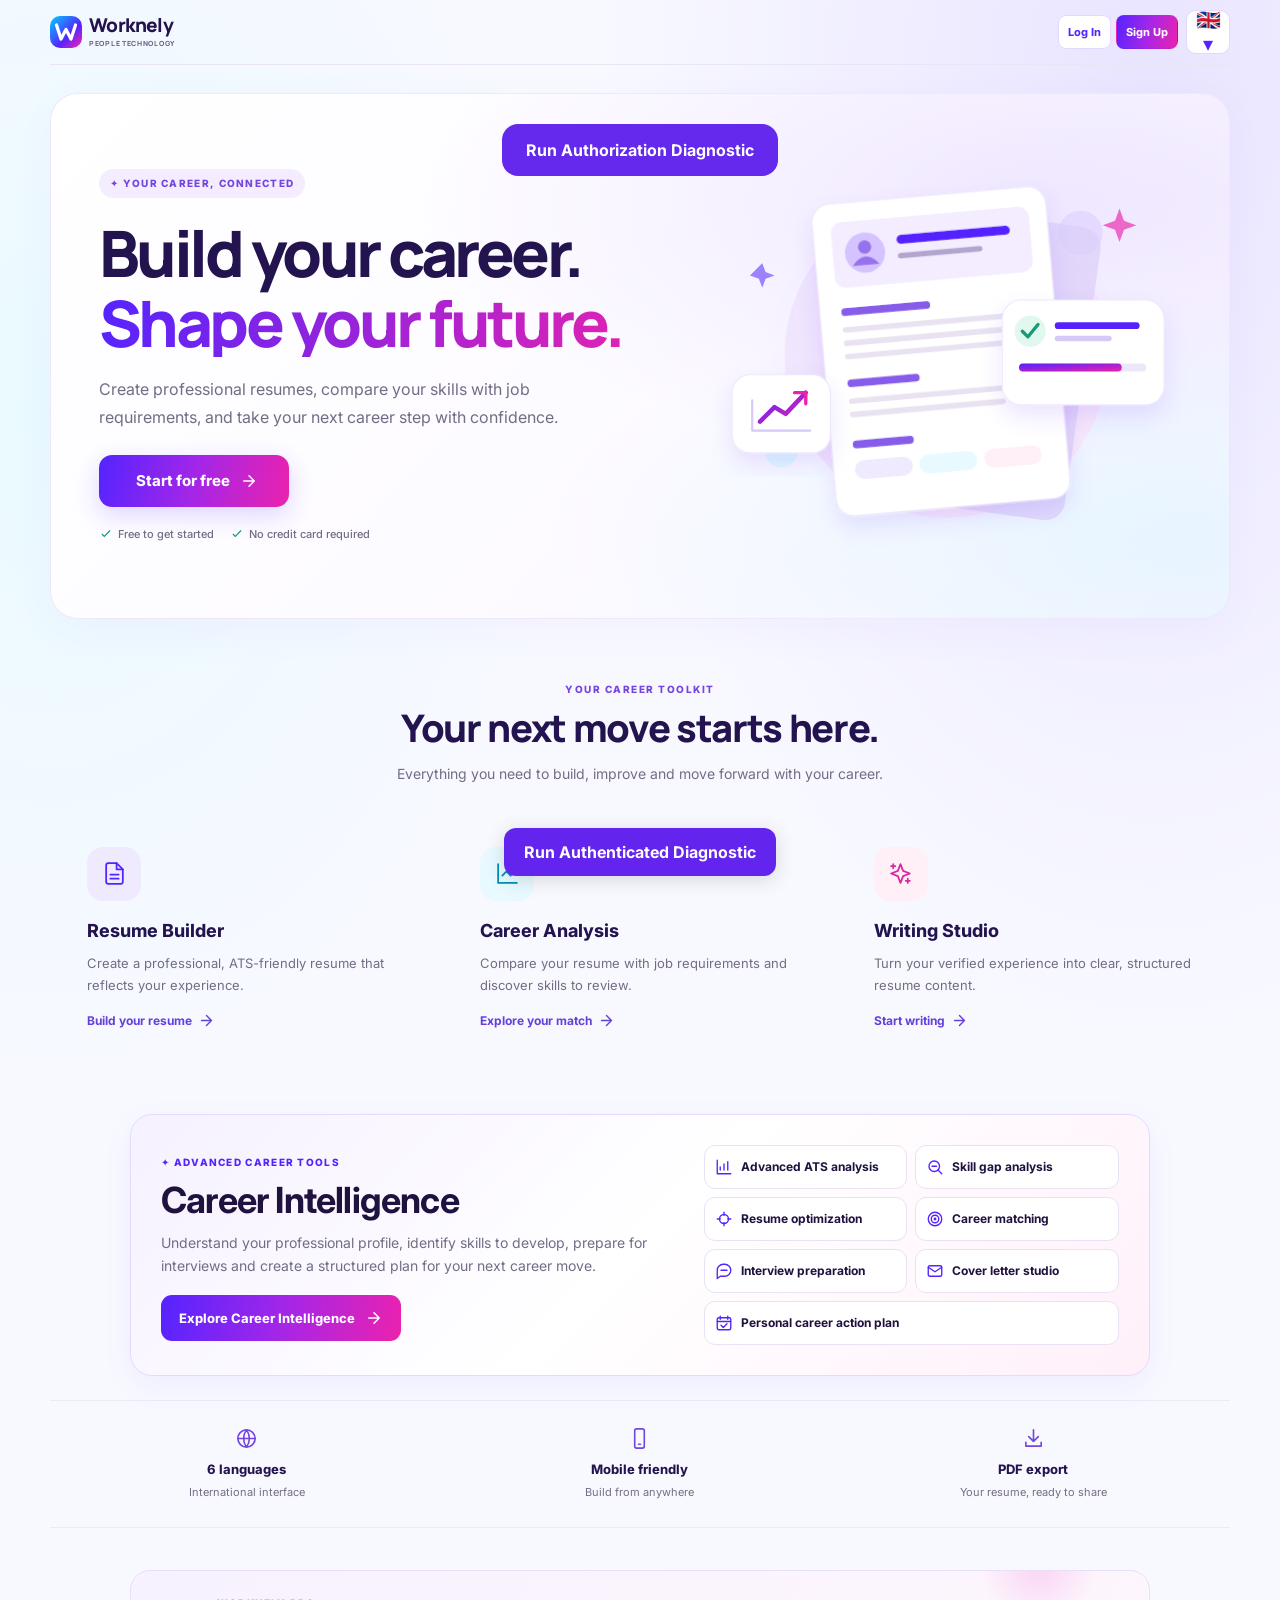
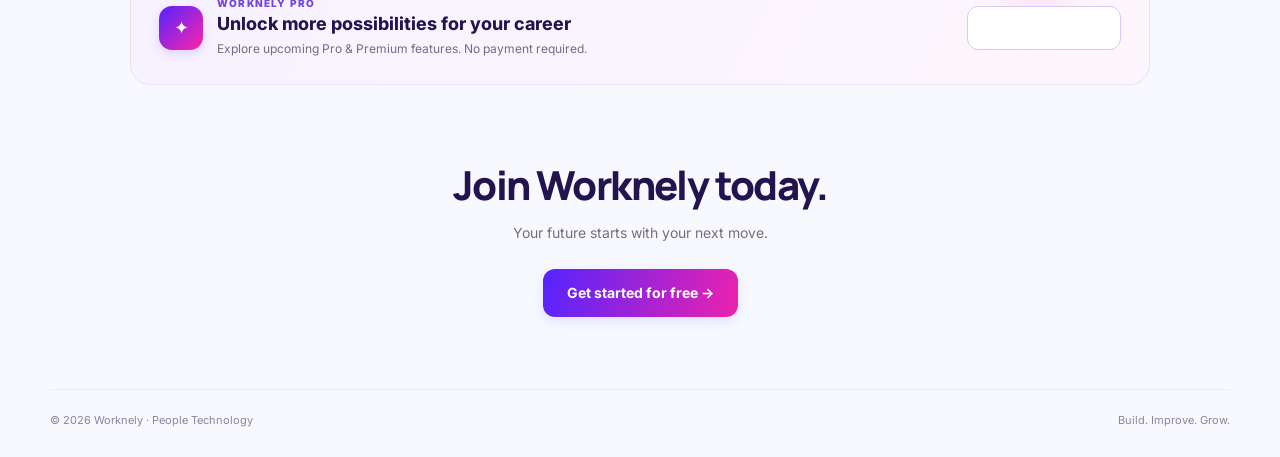
==== index.html @ 9250e9d0 "Update index.html" ====
<!DOCTYPE html>
<html lang="en">
<head>
<meta charset="utf-8">
<meta name="viewport" content="width=device-width, initial-scale=1">
<meta name="theme-color" content="#5424FF">
<meta name="color-scheme" content="light">
<meta name="description" content="Worknely helps you build professional resumes, review CV structure, compare skills with job requirements, and explore career opportunities.">
<meta name="application-name" content="Worknely">
<meta name="apple-mobile-web-app-capable" content="yes">
<meta name="apple-mobile-web-app-title" content="Worknely">
<meta name="apple-mobile-web-app-status-bar-style" content="default">

<title>Worknely | Build Your Career. Shape Your Future.</title>

<link rel="canonical" href="https://adamdenise.github.io/resume-optimization-toolkit/">
<link rel="icon" type="image/svg+xml" href="worknely-favicon.svg">

<!-- WORKNELY V7.18.1.7 PREMIUM MOBILE NAVIGATION -->

<link rel="stylesheet" href="style.css?v=7.12.1">
<link rel="stylesheet" href="worknely-theme.css?v=7.12.1">
<link rel="stylesheet" href="worknely-electric.css?v=7.12.1">
<link rel="stylesheet" href="worknely-compact.css?v=7.12.1" media="screen">
<link rel="stylesheet" href="worknely-landing.css?v=7.18.1.5" media="screen">

<style>
:root {
  --wn-purple:#5424ff;
  --wn-pink:#ec22ad;
  --wn-cyan:#06b6d4;
  --wn-ink:#20123f;
  --wn-muted:#746c85;
  --wn-border:#e9e2f4;
  --wn-gradient:linear-gradient(105deg,#5424ff,#a326e8,#ec22ad);
}

.sr-only {
  position:absolute;
  width:1px;
  height:1px;
  padding:0;
  margin:-1px;
  overflow:hidden;
  clip:rect(0,0,0,0);
  white-space:nowrap;
  border:0;
}

button:focus-visible,
a:focus-visible,
select:focus-visible,
input:focus-visible,
textarea:focus-visible {
  outline:3px solid #6a3bff;
  outline-offset:3px;
}

[hidden],
.wn-tool-view[hidden] {
  display:none!important;
}

body .shell,
#top,
.wn-tool-view {
  min-width:0;
}

.wn-tool-view:focus {
  outline:none;
}

.builder-preview {
  white-space:pre-wrap;
  overflow-wrap:anywhere;
}

.message:empty,
.export-message:empty,
.builder-preview:empty {
  display:none;
}

/* COMPACT HEADER */

body .shell header.top {
  display:flex!important;
  flex-direction:row!important;
  flex-wrap:nowrap!important;
  align-items:center!important;
  justify-content:space-between!important;
  gap:8px!important;
  width:100%!important;
  min-width:0!important;
  padding:10px 0!important;
  margin:0!important;
}

body .shell header.top > .brand {
  order:0!important;
  display:flex!important;
  align-items:center!important;
  flex:1 1 auto!important;
  gap:7px!important;
  min-width:0!important;
  width:auto!important;
  margin:0!important;
  padding:0!important;
  text-decoration:none!important;
}

body .shell header.top .brandmark {
  flex:0 0 32px!important;
  width:32px!important;
  height:32px!important;
  min-width:32px!important;
  padding:0!important;
}

body .shell header.top .brandmark img {
  display:block;
  width:100%!important;
  height:100%!important;
  object-fit:contain;
}

body .shell header.top .worknely-brandname {
  display:block!important;
  min-width:0!important;
  font-size:19px!important;
  font-weight:850!important;
  line-height:1.15!important;
  letter-spacing:-.6px!important;
  white-space:nowrap!important;
}

body .shell header.top .worknely-brandname small {
  display:block!important;
  margin-top:3px!important;
  font-size:7px!important;
  line-height:1.2!important;
  letter-spacing:.7px!important;
}

/* AUTH NAVIGATION */

body .shell header.top > .wn-auth-nav {
  order:1!important;
  display:flex!important;
  flex-direction:row!important;
  flex-wrap:nowrap!important;
  align-items:center!important;
  justify-content:flex-end!important;
  flex:0 0 auto!important;
  width:auto!important;
  min-width:0!important;
  gap:5px!important;
  padding:0!important;
  margin:0!important;
}

body .shell header.top .wn-auth-nav .wn-auth-btn {
  position:relative!important;
  display:inline-flex!important;
  align-items:center!important;
  justify-content:center!important;
  flex:0 0 auto!important;
  box-sizing:border-box!important;
  width:auto!important;
  min-width:0!important;
  height:34px!important;
  min-height:34px!important;
  max-height:34px!important;
  padding:0 9px!important;
  margin:0!important;
  border-radius:8px!important;
  font-size:11px!important;
  font-weight:750!important;
  line-height:1!important;
  white-space:nowrap!important;
  box-shadow:none!important;
  transform:none!important;
  touch-action:manipulation;
}

body .shell header.top .wn-auth-nav .wn-login {
  background:#fff!important;
  color:#5424ff!important;
  border:1px solid #e3d9ff!important;
}

body .shell header.top .wn-auth-nav .wn-signup {
  background:var(--wn-gradient)!important;
  color:#fff!important;
  border:1px solid transparent!important;
}

body .shell header.top .wn-auth-nav .wn-account {
  background:#f2edff!important;
  color:#5424ff!important;
  border:1px solid #e3d9ff!important;
  padding:0 10px!important;
}

body .shell header.top .wn-auth-nav .wn-auth-btn::after {
  content:"";
  position:absolute;
  top:-5px;
  bottom:-5px;
  left:0;
  right:0;
}

body .shell header.top .wn-account-menu {
  position:relative!important;
  width:auto!important;
  min-width:0!important;
}

body .shell header.top .wn-menu-panel {
  top:calc(100% + 10px)!important;
  right:0!important;
  min-width:190px!important;
  max-width:calc(100vw - 30px)!important;
  padding:6px!important;
  border-radius:12px!important;
  z-index:1000!important;
}

body .shell header.top .wn-menu-panel a,
body .shell header.top .wn-menu-panel button {
  min-height:44px!important;
  padding:10px!important;
  font-size:12px!important;
}

/* LANGUAGE SELECTOR */

body .shell header.top > .header-tools {
  order:2!important;
  display:flex!important;
  align-items:center!important;
  justify-content:center!important;
  flex:0 0 44px!important;
  width:44px!important;
  min-width:44px!important;
  height:44px!important;
  padding:0!important;
  margin:0!important;
}

body .shell header.top .wn-language-picker {
  position:relative!important;
  display:flex!important;
  align-items:center!important;
  justify-content:center!important;
  flex:0 0 44px!important;
  width:44px!important;
  height:44px!important;
  padding:0!important;
  margin:0!important;
  cursor:pointer;
}

body .shell header.top .wn-language-visual {
  display:flex!important;
  align-items:center!important;
  justify-content:center!important;
  width:34px!important;
  height:34px!important;
  border:1px solid #e3d9ff!important;
  border-radius:8px!important;
  background:#fff!important;
  pointer-events:none;
}

body .shell header.top #wnLanguageFlag {
  display:block;
  font-family:"Apple Color Emoji","Segoe UI Emoji",sans-serif;
  font-size:20px!important;
  line-height:1!important;
}

body .shell header.top #language {
  position:absolute!important;
  inset:0!important;
  display:block!important;
  width:100%!important;
  min-width:0!important;
  max-width:100%!important;
  height:44px!important;
  min-height:44px!important;
  max-height:44px!important;
  margin:0!important;
  padding:0!important;
  border:0!important;
  opacity:0!important;
  cursor:pointer!important;
  font-size:16px!important;
  z-index:2!important;
}

body .shell header.top
.wn-language-picker:focus-within
.wn-language-visual {
  outline:2px solid #5424ff;
  outline-offset:2px;
}

body .shell header.top [hidden],
body .shell header.top .wn-auth-nav .wn-auth-btn[hidden],
body .shell header.top .wn-auth-nav .wn-account-menu[hidden],
body .shell header.top .wn-auth-nav .wn-menu-panel[hidden] {
  display:none!important;
}

/* LANDING EXPERIENCE */

#wnLanding {
  padding:4px 0 16px;
}

#wnLanding .wn-hero-content {
  width:100%;
}

#wnLanding .wn-hero-content .eyebrow {
  margin:0;
}

body .shell #wnLanding .hero .wn-landing-actions {
  display:flex;
  align-items:center;
  justify-content:flex-start;
  width:100%;
  margin:24px 0 0;
}

body .shell #wnLanding .wn-landing-actions .primary {
  display:inline-flex;
  align-items:center;
  justify-content:center;
  gap:10px;
  min-height:52px;
  min-width:190px;
  max-width:100%;
  padding:14px 25px;
  border:0;
  border-radius:13px;
  background:var(--wn-gradient);
  color:#fff;
  font-size:15px;
  font-weight:750;
  line-height:1.4;
  text-decoration:none;
  box-shadow:0 8px 24px rgba(84,36,255,.18);
  transition:transform .25s ease,box-shadow .25s ease;
}

#wnLanding .wn-landing-actions .primary:hover {
  transform:translateY(-2px);
}

#wnLanding .wn-landing-actions svg {
  flex-shrink:0;
  width:18px;
  height:18px;
}

#wnLanding .wn-benefit {
  display:flex;
  flex-direction:column;
  align-items:center;
  gap:3px;
  min-width:0;
}

#wnLanding .wn-benefit span,
#wnLanding .wn-tool-card p {
  overflow-wrap:anywhere;
}

#wnPremiumSlot {
  width:100%;
  max-width:1020px;
  margin:0 auto;
}

body .shell:not(.wn-home-active) .wn-pro-banner {
  display:none!important;
}

/* CAREER INTELLIGENCE LANDING */

#wnCareerLanding {
  box-sizing:border-box;
  position:relative;
  display:grid;
  grid-template-columns:minmax(0,1.25fr) minmax(0,1fr);
  gap:24px;
  align-items:center;
  width:100%;
  max-width:1020px;
  margin:24px auto;
  padding:30px;
  border:1px solid #e5d9ff;
  border-radius:22px;
  background:linear-gradient(135deg,#f6f1ff,#fff,#fff0fa);
  box-shadow:0 10px 32px rgba(84,36,255,.06);
}

#wnCareerLanding h2 {
  margin:10px 0;
  color:var(--wn-ink);
  font-size:clamp(24px,4vw,36px);
  line-height:1.15;
  letter-spacing:-.8px;
}

#wnCareerLanding p {
  color:var(--wn-muted);
  font-size:14px;
  line-height:1.65;
  margin:0 0 18px;
}

.wn-career-kicker {
  display:inline-block;
  color:var(--wn-purple);
  font-size:10px;
  font-weight:800;
  letter-spacing:1.3px;
}

#wnCareerLanding .wn-career-launch {
  display:inline-flex;
  align-items:center;
  justify-content:center;
  gap:10px;
  box-sizing:border-box;
  min-height:46px;
  max-width:100%;
  padding:12px 18px;
  border-radius:11px;
  background:var(--wn-gradient);
  color:#fff;
  font-size:13px;
  font-weight:750;
  text-decoration:none;
  line-height:1.4;
  text-align:center;
}

.wn-career-feature-grid {
  display:grid;
  grid-template-columns:repeat(2,minmax(0,1fr));
  gap:8px;
}

.wn-career-feature {
  display:flex;
  align-items:center;
  gap:8px;
  min-width:0;
  padding:12px 10px;
  border:1px solid #e9e2f4;
  border-radius:11px;
  background:#fff;
  color:var(--wn-ink);
  font-size:12px;
  font-weight:700;
  line-height:1.4;
  overflow-wrap:anywhere;
}

.wn-career-feature svg {
  flex:0 0 18px;
  width:18px;
  height:18px;
  color:var(--wn-purple);
}

.wn-career-feature:last-child {
  grid-column:1/-1;
}

#career-intelligence,
#wnCareerIntelligence {
  width:100%;
  min-width:0;
  max-width:100%;
  box-sizing:border-box;
  overflow-wrap:anywhere;
}

#career-intelligence {
  scroll-margin-top:12px;
}

#wnCareerIntelligence input,
#wnCareerIntelligence select,
#wnCareerIntelligence textarea {
  max-width:100%;
  box-sizing:border-box;
}

#wnCareerIntelligence button {
  touch-action:manipulation;
}

#wnCareerIntegrationStatus {
  padding:12px;
  margin:10px 0;
  border:1px solid #e1d7ff;
  border-radius:10px;
  background:#f3efff;
  color:#5424ff;
  font-size:13px;
  line-height:1.5;
}

#wnCareerIntegrationStatus[data-error="true"] {
  background:#fff1f2;
  border-color:#fecdd3;
  color:#b42332;
}

/* WORKSPACE NAVIGATION */

.wn-tool-navigation {
  display:flex;
  flex-wrap:wrap;
  gap:7px;
  margin:18px 0 16px;
}

.wn-tool-navigation a {
  display:inline-flex;
  align-items:center;
  justify-content:center;
  min-height:40px;
  padding:8px 12px;
  border:1px solid #e5dbfa;
  border-radius:9px;
  background:#fff;
  color:#5424ff;
  font-weight:750;
  font-size:13px;
  line-height:1.3;
  text-align:center;
  text-decoration:none;
}

.wn-tool-navigation a[aria-current="page"] {
  background:var(--wn-gradient);
  border-color:transparent;
  color:#fff;
}

.wn-home-link svg {
  width:16px;
  height:16px;
}

/* RESUME BUILDER */

.wn-builder-actions {
  display:grid;
  gap:8px;
  margin-top:12px;
}

.wn-builder-primary {
  display:flex;
}

body .shell .wn-builder-primary .primary {
  width:100%;
  min-height:42px;
  padding:10px 14px;
  border-radius:10px;
  font-size:13px;
}

.wn-builder-secondary {
  display:grid;
  grid-template-columns:repeat(2,minmax(0,1fr));
  gap:8px;
}

body .shell .wn-builder-secondary button {
  width:100%;
  min-width:0;
  min-height:40px;
  padding:8px 10px;
  border-radius:9px;
  font-size:12px;
  line-height:1.3;
  white-space:normal;
}

/* PROFESSIONAL DESIGN STUDIO */

#wnDesignStudio {
  display:block;
  width:100%;
  min-width:0;
  margin:20px 0;
}

#wnDesignStudio > div {
  min-width:0;
  max-width:100%;
  box-sizing:border-box;
}

#wnDesignStudio > div:empty {
  display:none;
}

#wnTemplateGallery,
#wnColorCustomization,
#wnLivePreview,
#wnProfessionalPDFExport {
  scroll-margin-top:20px;
}

#wnDesignStudio button {
  touch-action:manipulation;
}

#wnDesignStudio input,
#wnDesignStudio select {
  max-width:100%;
}

#wnDesignStudio .wn-tpl-resume {
  box-sizing:border-box;
  overflow-wrap:anywhere;
}

/* STATUS MESSAGES */

#builderMessage,
#saveAccountStatus,
#exportMessage,
#studioStatus {
  display:none;
  margin:10px 0;
  padding:10px 12px;
  border-radius:10px;
  border:1px solid transparent;
  font-size:12px;
  font-weight:600;
  line-height:1.5;
  overflow-wrap:anywhere;
  box-shadow:0 4px 12px rgba(40,20,90,.035);
}

#builderMessage:not(:empty),
#saveAccountStatus:not(:empty),
#exportMessage:not(:empty),
#studioStatus:not(:empty) {
  display:block;
}

.worknely-status-success {
  color:#08784c!important;
  background:#ecfdf4!important;
  border-color:#b7efd1!important;
}

.worknely-status-error {
  color:#b42332!important;
  background:#fff1f2!important;
  border-color:#fecdd3!important;
}

.worknely-status-info {
  color:#5424ff!important;
  background:#f3efff!important;
  border-color:#e1d7ff!important;
}

/* CAREER ANALYSIS */

#results .score-layout {
  grid-template-columns:minmax(0,1fr);
  margin-bottom:10px;
}

#results .stats {
  grid-template-columns:repeat(3,minmax(0,1fr));
  margin-bottom:12px;
}

#results .stat {
  flex-direction:column;
  align-items:flex-start;
  min-width:0;
  gap:5px;
}

#results .stat strong {
  overflow-wrap:anywhere;
}

#results .ats-card {
  margin-top:12px;
}

#resumeFile {
  font-size:13px;
  max-width:100%;
}

#resumeFile::file-selector-button {
  min-height:40px;
  padding:8px 12px;
  margin-right:8px;
  border:1px solid #e4d8ff;
  border-radius:9px;
  background:#f3efff;
  color:#5424ff;
  font-family:inherit;
  font-size:12px;
  font-weight:700;
  cursor:pointer;
}

/* MOBILE OPTIMIZATION */

@media(max-width:700px) {
  body .shell #wnLanding .wn-landing-actions {
    justify-content:center;
    margin-top:18px;
  }

  body .shell #wnLanding .wn-landing-actions .primary {
    width:100%;
    max-width:320px;
    min-width:0;
    min-height:48px;
    font-size:14px;
    padding:13px 18px;
  }

  #wnCareerLanding {
    grid-template-columns:minmax(0,1fr);
    gap:16px;
    margin:18px auto;
    padding:20px 16px;
    border-radius:16px;
  }

  #wnCareerLanding .wn-career-launch {
    width:100%;
    min-height:44px;
  }

  #wnCareerIntelligence input,
  #wnCareerIntelligence select,
  #wnCareerIntelligence textarea {
    font-size:16px;
  }

  .wn-tool-navigation {
    flex-wrap:nowrap;
    overflow-x:auto;
    gap:6px;
    margin:12px 0 14px;
    padding:2px 0 7px;
    -webkit-overflow-scrolling:touch;
    scrollbar-width:none;
  }

  .wn-tool-navigation::-webkit-scrollbar {
    display:none;
  }

  .wn-tool-navigation a {
    flex:0 0 auto;
    min-height:44px;
    padding:8px 10px;
    font-size:12px;
    border-radius:9px;
  }

  .wn-builder-actions {
    gap:7px;
    margin-top:10px;
  }

  body .shell .wn-builder-primary .primary {
    min-height:44px;
    font-size:13px;
  }

  .wn-builder-secondary {
    gap:7px;
  }

  body .shell .wn-builder-secondary button {
    min-height:44px;
    padding:8px 6px;
    font-size:12px;
  }

  #builderMessage,
  #saveAccountStatus,
  #exportMessage,
  #studioStatus {
    margin:8px 0;
    padding:9px 10px;
    border-radius:9px;
    font-size:12px;
  }

  #results .stats {
    gap:7px;
  }

  #results .stat {
    padding:10px 8px;
  }

  #results .stat span {
    font-size:11px;
    line-height:1.35;
  }

  #results .stat strong {
    font-size:17px;
  }

  #resumeFile::file-selector-button {
    min-height:44px;
  }

  #wnDesignStudio {
    margin:14px 0;
  }

  #wnDesignStudio input,
  #wnDesignStudio select {
    font-size:16px;
  }
}

@media(max-width:480px) {
  html:not([lang="en"]) body .shell header.top {
    flex-wrap:wrap!important;
    row-gap:5px!important;
  }

  html:not([lang="en"]) body .shell header.top > .brand {
    order:0!important;
    flex:1 1 calc(100% - 55px)!important;
  }

  html:not([lang="en"]) body .shell header.top > .header-tools {
    order:1!important;
  }

  html:not([lang="en"]) body .shell header.top > .wn-auth-nav {
    order:2!important;
    flex:1 1 100%!important;
    justify-content:flex-end!important;
  }
}

@media(max-width:390px) {
  body .shell header.top {
    gap:5px!important;
  }

  body .shell header.top > .brand {
    gap:5px!important;
  }

  body .shell header.top .brandmark {
    width:28px!important;
    height:28px!important;
    min-width:28px!important;
    flex-basis:28px!important;
  }

  body .shell header.top .worknely-brandname {
    font-size:17px!important;
  }

  body .shell header.top .worknely-brandname small {
    font-size:6px!important;
    letter-spacing:.4px!important;
  }

  body .shell header.top .wn-auth-nav .wn-auth-btn {
    font-size:10px!important;
    padding:0 7px!important;
  }
}

@media(max-width:340px) {
  body .shell header.top {
    flex-wrap:wrap!important;
    row-gap:4px!important;
  }

  body .shell header.top > .brand {
    flex:1 1 calc(100% - 55px)!important;
    order:0!important;
  }

  body .shell header.top > .header-tools {
    order:1!important;
  }

  body .shell header.top > .wn-auth-nav {
    order:2!important;
    flex:1 1 100%!important;
    justify-content:flex-end!important;
  }

  .wn-builder-secondary,
  #results .stats,
  .wn-career-feature-grid {
    grid-template-columns:1fr;
  }
}

@media(prefers-reduced-motion:reduce) {
  html {
    scroll-behavior:auto;
  }

  #wnLanding *,
  #wnDesignStudio *,
  #wnCareerIntelligence * {
    animation:none!important;
    transition:none!important;
  }
}

@media print {
  #wnDesignStudio {
    display:none!important;
  }
}


/* WORKNELY V7.18.1.3 RESPONSIVE LAYOUT STABILITY */

@media screen {
  body .shell,
  #top,
  #wnLanding,
  .wn-tool-view,
  #worknelyAccount,
  #wnCareerDashboard,
  #wnCareerIntelligence {
    box-sizing:border-box;
    min-width:0;
    max-width:100%;
  }

  #top > *,
  .section-head > *,
  .results-head > *,
  .builder-grid > *,
  .input-grid > *,
  .report-grid > *,
  .score-layout > *,
  .wn-tool-navigation > *,
  #wnCareerDashboard > *,
  #wnCareerIntelligence > * {
    min-width:0;
    box-sizing:border-box;
  }

  .workspace,
  .report-card,
  .score-card,
  .import-panel,
  .field,
  .builder-grid,
  .input-grid,
  .report-grid,
  .actions,
  .export-actions,
  .field-foot {
    min-width:0;
    max-width:100%;
    box-sizing:border-box;
  }

  .section-head,
  .results-head,
  .actions,
  .export-actions,
  .field-foot {
    flex-wrap:wrap;
  }

  .workspace h2,
  .workspace h3,
  .workspace p,
  .workspace li,
  .workspace label,
  .report-card,
  #wnCareerDashboard,
  #wnCareerIntelligence {
    overflow-wrap:anywhere;
  }

  .workspace input:not([type="checkbox"]):not([type="radio"]):not([type="color"]):not([type="range"]),
  .workspace select,
  .workspace textarea {
    box-sizing:border-box;
    min-width:0;
    max-width:100%;
  }

  .workspace button,
  #wnCareerDashboard button,
  #wnCareerDashboard a {
    box-sizing:border-box;
    min-width:0;
    max-width:100%;
    white-space:normal;
    overflow-wrap:anywhere;
  }

  #wnCareerDashboard .wnd-card {
    box-sizing:border-box;
    min-width:0;
    max-width:100%;
    overflow-wrap:anywhere;
  }

  #wnCareerIntelligence pre,
  .builder-preview {
    max-width:100%;
    box-sizing:border-box;
    white-space:pre-wrap;
    overflow-wrap:anywhere;
  }

  #wnLanding .wn-hero-visual,
  #wnLanding .wn-hero-visual svg {
    min-width:0;
    max-width:100%;
  }

  #wnCareerLanding .wn-career-launch svg {
    flex-shrink:0;
  }

  .wn-tool-navigation {
    box-sizing:border-box;
    min-width:0;
    max-width:100%;
  }

  .wn-tool-navigation a {
    box-sizing:border-box;
    max-width:100%;
    white-space:normal;
    overflow-wrap:anywhere;
  }

  footer {
    box-sizing:border-box;
    min-width:0;
    max-width:100%;
    flex-wrap:wrap;
    overflow-wrap:anywhere;
  }
}

@media screen and (max-width:700px) {
  body .shell {
    width:100%;
  }

  .wn-tool-navigation {
    display:grid;
    grid-template-columns:repeat(2,minmax(0,1fr));
    overflow:visible;
    gap:7px;
  }

  .wn-tool-navigation a {
    width:100%;
    min-width:0;
    min-height:44px;
    padding:9px 7px;
    text-align:center;
  }

  .builder-grid,
  .input-grid,
  .report-grid {
    grid-template-columns:minmax(0,1fr);
  }

  .workspace .section-head,
  .results-head {
    flex-direction:column;
    align-items:stretch;
  }

  .workspace input:not([type="checkbox"]):not([type="radio"]):not([type="color"]):not([type="range"]),
  .workspace textarea,
  .workspace select {
    font-size:16px;
  }

  .workspace .actions > button,
  .export-actions > button {
    flex:1 1 140px;
    min-height:44px;
  }

  #wnCareerDashboard .wnd-card {
    padding:12px;
  }

  #wnCareerDashboard .wnd-value {
    font-size:clamp(24px,7vw,36px);
  }

  #wnCareerIntelligence {
    min-width:0;
    max-width:100%;
  }

  #wnCareerIntelligence details,
  #wnCareerIntelligence summary {
    min-width:0;
    max-width:100%;
    overflow-wrap:anywhere;
  }
}

@media screen and (max-width:360px) {
  body .shell header.top {
    flex-wrap:wrap!important;
  }

  body .shell header.top > .brand {
    order:0!important;
    flex:1 1 calc(100% - 55px)!important;
  }

  body .shell header.top > .header-tools {
    order:1!important;
  }

  body .shell header.top > .wn-auth-nav {
    order:2!important;
    flex:1 1 100%!important;
    flex-wrap:wrap!important;
  }

  .wn-builder-secondary,
  #results .stats,
  .wn-career-feature-grid {
    grid-template-columns:minmax(0,1fr);
  }

  #wnCareerDashboard .wnd-card {
    padding:9px;
  }

  #wnCareerDashboard .wnd-value {
    font-size:24px;
  }
}

/* END RESPONSIVE LAYOUT STABILITY */




/* WORKNELY V7.18.1.4 HERO BUTTON ALIGNMENT FIX */

@media screen and (max-width:700px) {

  body .shell #wnLanding .hero .wn-landing-actions {
    display:flex!important;
    flex-direction:row!important;
    justify-content:center!important;
    align-items:center!important;
    box-sizing:border-box!important;
    width:100%!important;
    max-width:100%!important;
    padding-left:0!important;
    padding-right:0!important;
    margin-left:auto!important;
    margin-right:auto!important;
  }

  body .shell #wnLanding .hero .wn-landing-actions .primary {
    display:inline-flex!important;
    justify-content:center!important;
    align-items:center!important;
    box-sizing:border-box!important;
    width:100%!important;
    max-width:320px!important;
    min-width:0!important;
    margin-left:auto!important;
    margin-right:auto!important;
    align-self:center!important;
    float:none!important;
  }

}

/* END HERO BUTTON ALIGNMENT FIX */



/* WORKNELY V7.18.1.7 PREMIUM MOBILE NAVIGATION */
#wnMobileNavToggle {
  display:none!important;
}
@media screen and (max-width:700px) {
  body .shell:not(.wn-home-active) #top {
    box-sizing:border-box;
    padding-inline:12px!important;
  }
  body .shell #wnWorkspaceNavigation:not([hidden]) {
    display:flex!important;
    flex-direction:column!important;
    flex-wrap:nowrap!important;
    width:100%!important;
    min-width:0!important;
    max-width:100%!important;
    box-sizing:border-box!important;
    overflow:visible!important;
    gap:6px!important;
    margin:12px 0 16px!important;
    padding:0!important;
  }
  body .shell #wnWorkspaceNavigation #wnMobileNavToggle {
    display:flex!important;
    align-items:center!important;
    justify-content:space-between!important;
    gap:12px!important;
    width:100%!important;
    min-height:48px!important;
    box-sizing:border-box!important;
    padding:12px 16px!important;
    margin:0!important;
    border:1px solid #e3d9ff!important;
    border-radius:13px!important;
    background:#fff!important;
    color:#5424ff!important;
    font-family:inherit!important;
    font-size:14px!important;
    font-weight:750!important;
    text-align:left!important;
    box-shadow:0 4px 16px rgba(84,36,255,.06)!important;
    transform:none!important;
  }
  #wnMobileNavToggle svg,
  #wnWorkspaceNavigation .wn-mobile-nav-icon {
    width:19px;
    height:19px;
    flex:0 0 19px;
  }
  #wnMobileNavLabel {
    flex:1;
    min-width:0;
    overflow-wrap:anywhere;
  }
  #wnMobileNavToggle[aria-expanded="true"] .wn-nav-chevron {
    transform:rotate(180deg);
  }
  body .shell #wnWorkspaceNavigation:not(.wn-nav-open) > a {
    display:none!important;
  }
  body .shell #wnWorkspaceNavigation.wn-nav-open > a {
    display:flex!important;
    align-items:center!important;
    justify-content:flex-start!important;
    gap:12px!important;
    width:100%!important;
    min-height:44px!important;
    padding:11px 15px!important;
    margin:0!important;
    border-radius:10px!important;
    text-align:left!important;
    box-sizing:border-box!important;
    font-size:13px!important;
  }
  #wnWorkspaceNavigation .wn-mobile-home-label {
    display:inline!important;
  }
}
@media screen and (min-width:701px) {
  #wnWorkspaceNavigation .wn-mobile-nav-icon,
  #wnWorkspaceNavigation .wn-mobile-home-label {
    display:none!important;
  }
}
@media print {
  #wnWorkspaceNavigation {
    display:none!important;
  }
}
/* END PREMIUM MOBILE NAVIGATION */


/* WORKNELY V7.18.3.4.2 LANGUAGE SELECTOR REPAIR */
body .shell header.top {
  position:relative!important;
  z-index:1100!important;
  overflow:visible!important;
}
body .shell header.top > .header-tools {
  position:relative!important;
  z-index:1200!important;
  overflow:visible!important;
}
body .shell header.top .wn-language-picker {
  overflow:visible!important;
}
body .shell header.top .wn-language-picker.wn-language-enhanced #language {
  display:none!important;
}
body .shell header.top .wn-language-picker.wn-language-enhanced > .wn-language-visual {
  display:none!important;
}
#wnLanguageToggle {
  display:flex!important;
  align-items:center!important;
  justify-content:center!important;
  gap:3px!important;
  width:44px!important;
  min-width:44px!important;
  height:44px!important;
  padding:4px!important;
  margin:0!important;
  border:1px solid #e3d9ff!important;
  border-radius:10px!important;
  background:#fff!important;
  color:#5424ff!important;
  font-size:20px!important;
  cursor:pointer!important;
  touch-action:manipulation;
  transform:none!important;
}
#wnLanguageMenu {
  position:absolute!important;
  top:calc(100% + 8px)!important;
  right:0!important;
  width:190px!important;
  max-width:calc(100vw - 24px)!important;
  box-sizing:border-box!important;
  padding:6px!important;
  border:1px solid #e3d9ff!important;
  border-radius:14px!important;
  background:#fff!important;
  box-shadow:0 12px 35px rgba(40,20,90,.16)!important;
  z-index:1300!important;
}
#wnLanguageMenu[hidden] {
  display:none!important;
}
#wnLanguageMenu button {
  display:flex!important;
  align-items:center!important;
  gap:10px!important;
  width:100%!important;
  min-height:44px!important;
  padding:10px!important;
  margin:0!important;
  box-sizing:border-box!important;
  border:0!important;
  border-radius:8px!important;
  background:#fff!important;
  color:#20123f!important;
  font-size:14px!important;
  font-weight:650!important;
  text-align:left!important;
  cursor:pointer!important;
  touch-action:manipulation;
  transform:none!important;
}
#wnLanguageMenu button[aria-pressed="true"] {
  background:#f0eaff!important;
  color:#5424ff!important;
}
/* END LANGUAGE SELECTOR REPAIR */


/* JOB TRACKER RESPONSIVE INTEGRATION */
#job-tracker,#wnJobTrackerMount,#wnJobPipelineMount,#wnJobCalendarMount,#wnJobAnalyticsMount{width:100%;max-width:100%;min-width:0;box-sizing:border-box;overflow-wrap:anywhere;}
#job-tracker input,#job-tracker select,#job-tracker textarea,#job-tracker button{max-width:100%;min-width:0;box-sizing:border-box;}
#wnJobTrackerMount,#wnJobPipelineMount,#wnJobCalendarMount,#wnJobAnalyticsMount{margin:16px 0;}
@media(max-width:700px){#job-tracker input,#job-tracker select,#job-tracker textarea{font-size:16px;}}
@media print{#job-tracker{display:none!important;}}
/* PROFESSIONAL DASHBOARD INTEGRATION */
#professional-dashboard,#wnProfessionalDashboardMount,#wnCareerPerformanceMount,#wnCareerActionsMount,#wnCareerInsightsMount {
  width:100%;min-width:0;max-width:100%;box-sizing:border-box;overflow-wrap:anywhere;
}
#wnProfessionalDashboardMount,#wnCareerPerformanceMount,#wnCareerActionsMount,#wnCareerInsightsMount {margin:16px 0;}
@media print {#professional-dashboard{display:none!important;}}
</style>
</head>

<body>

<div class="shell wn-home-active">

<header class="top">

  <a class="brand" href="#top" aria-label="Worknely home">

    <span class="brandmark">
      <img src="worknely-mark.svg" alt="" width="32" height="32">
    </span>

    <span class="worknely-brandname">
      Worknely
      <small>PEOPLE TECHNOLOGY</small>
    </span>

  </a>

  <div class="header-tools">
    <div class="wn-language-picker">

      <label for="language" class="sr-only" data-wn-i18n="common.language">
        Interface language
      </label>

      <span class="wn-language-visual" aria-hidden="true">
        <span id="wnLanguageFlag">🇬🇧</span>
      </span>

      <select id="language" aria-label="Interface language">
        <option value="en">🇬🇧 English</option>
        <option value="ro">🇷🇴 Română</option>
        <option value="it">🇮🇹 Italiano</option>
        <option value="de">🇩🇪 Deutsch</option>
        <option value="fr">🇫🇷 Français</option>
        <option value="es">🇪🇸 Español</option>
      </select>

    </div>
  </div>

</header>

<main id="top">

<!-- PREMIUM LANDING EXPERIENCE -->

<div id="wnLanding">

<section class="hero" aria-labelledby="worknelyHeroTitle">

  <div class="wn-hero-content">

    <span class="eyebrow">✦ YOUR CAREER, CONNECTED</span>

    <h1 id="worknelyHeroTitle">
      Build your career.
      <em>Shape your future.</em>
    </h1>

    <p id="wnHeroDescription">
      Create professional resumes, compare your skills with job requirements, and take your next career step with confidence.
    </p>

    <nav class="wn-landing-actions" aria-label="Career tools">

      <a class="primary" href="#builder">

        <span id="wnStartFree">Start for free</span>

        <svg viewBox="0 0 24 24" fill="none" stroke="currentColor" stroke-width="2" stroke-linecap="round" stroke-linejoin="round" aria-hidden="true">
          <path d="M5 12h14m-7-7 7 7-7 7"/>
        </svg>

      </a>

    </nav>

    <div class="wn-hero-note">

      <span>
        <svg viewBox="0 0 24 24" fill="none" stroke="currentColor" stroke-width="2" aria-hidden="true">
          <path d="m5 12 4 4L19 6"/>
        </svg>
        <span id="wnFreeNote">Free to get started</span>
      </span>

      <span>
        <svg viewBox="0 0 24 24" fill="none" stroke="currentColor" stroke-width="2" aria-hidden="true">
          <path d="m5 12 4 4L19 6"/>
        </svg>
        <span id="wnCardNote">No credit card required</span>
      </span>

    </div>

  </div>

  <div class="wn-hero-visual" aria-hidden="true">

    <svg viewBox="0 0 420 340" xmlns="http://www.w3.org/2000/svg" focusable="false">

      <defs>

        <linearGradient id="wnVisualGradient" x1="0%" y1="0%" x2="100%" y2="100%">
          <stop offset="0%" stop-color="#5424ff"/>
          <stop offset="100%" stop-color="#ec22ad"/>
        </linearGradient>

        <linearGradient id="wnVisualBackground" x1="0%" y1="0%" x2="100%" y2="100%">
          <stop offset="0%" stop-color="#e9dfff"/>
          <stop offset="100%" stop-color="#fce3f5"/>
        </linearGradient>

        <filter id="wnVisualShadow" x="-30%" y="-30%" width="160%" height="160%">
          <feDropShadow dx="0" dy="10" stdDeviation="10" flood-color="#5424ff" flood-opacity=".10"/>
        </filter>

      </defs>

      <circle cx="210" cy="170" r="145" fill="url(#wnVisualBackground)" opacity=".7"/>
      <circle cx="330" cy="60" r="20" fill="#e6d9ff"/>
      <circle cx="62" cy="255" r="15" fill="#dff8ff"/>

      <rect x="133" y="42" width="200" height="265" rx="18" fill="#dcd0fa" opacity=".7" transform="rotate(8 233 175)"/>

      <g transform="rotate(-5 205 165)" filter="url(#wnVisualShadow)">

        <rect x="100" y="26" width="210" height="280" rx="16" fill="#ffffff" stroke="#eee7fa"/>
        <rect x="116" y="43" width="178" height="59" rx="10" fill="#f3edff"/>
        <circle cx="145" cy="72" r="18" fill="#d5c3ff"/>
        <circle cx="145" cy="67" r="6" fill="#9673ed"/>
        <path d="M133 83Q145 68 157 83" fill="#9673ed"/>

        <rect x="174" y="59" width="102" height="8" rx="4" fill="#5424ff"/>
        <rect x="174" y="75" width="76" height="5" rx="2.5" fill="#b4a5cf"/>
        <rect x="119" y="120" width="80" height="7" rx="3.5" fill="#875bea"/>
        <rect x="119" y="137" width="170" height="5" rx="2.5" fill="#e8e2f1"/>
        <rect x="119" y="149" width="150" height="5" rx="2.5" fill="#e8e2f1"/>
        <rect x="119" y="161" width="160" height="5" rx="2.5" fill="#e8e2f1"/>
        <rect x="119" y="184" width="65" height="7" rx="3.5" fill="#875bea"/>
        <rect x="119" y="201" width="165" height="5" rx="2.5" fill="#e8e2f1"/>
        <rect x="119" y="213" width="140" height="5" rx="2.5" fill="#e8e2f1"/>
        <rect x="119" y="239" width="55" height="7" rx="3.5" fill="#875bea"/>
        <rect x="119" y="257" width="52" height="17" rx="8.5" fill="#f0eaff"/>
        <rect x="177" y="257" width="52" height="17" rx="8.5" fill="#e8faff"/>
        <rect x="235" y="257" width="52" height="17" rx="8.5" fill="#fff0f8"/>

      </g>

      <g filter="url(#wnVisualShadow)">

        <rect x="260" y="120" width="145" height="94" rx="17" fill="#ffffff" stroke="#eee7fa"/>
        <circle cx="285" cy="148" r="14" fill="#e1f8ee"/>
        <path d="m278 148 5 5 9-11" fill="none" stroke="#159b75" stroke-width="3" stroke-linecap="round" stroke-linejoin="round"/>
        <rect x="307" y="140" width="76" height="6" rx="3" fill="#5424ff"/>
        <rect x="307" y="152" width="51" height="5" rx="2.5" fill="#d7c9f7"/>
        <rect x="275" y="177" width="114" height="7" rx="3.5" fill="#eee7fa"/>
        <rect x="275" y="177" width="92" height="7" rx="3.5" fill="url(#wnVisualGradient)"/>

      </g>

      <g filter="url(#wnVisualShadow)">

        <rect x="18" y="187" width="88" height="70" rx="16" fill="#ffffff" stroke="#eee7fa"/>
        <path d="M36 237v-27m0 27h52" fill="none" stroke="#d7c9f7" stroke-width="2" stroke-linecap="round"/>
        <path d="m43 229 13-13 10 6 18-19" fill="none" stroke="url(#wnVisualGradient)" stroke-width="4" stroke-linecap="round" stroke-linejoin="round"/>
        <path d="M74 203h10v10" fill="none" stroke="#ec22ad" stroke-width="3" stroke-linecap="round" stroke-linejoin="round"/>

      </g>

      <path d="M365 38l4 11 11 4-11 4-4 11-4-11-11-4 11-4Z" fill="#ec22ad" opacity=".65"/>
      <path d="M45 87l3 8 8 3-8 3-3 8-3-8-8-3Z" fill="#5424ff" opacity=".55"/>

    </svg>

  </div>

</section>

<!-- CAREER TOOLKIT -->

<section class="wn-tools-section" aria-labelledby="wnToolsTitle">

  <div class="wn-landing-heading">

    <span class="wn-landing-kicker" id="wnToolsKicker">
      YOUR CAREER TOOLKIT
    </span>

    <h2 id="wnToolsTitle">Your next move starts here.</h2>

    <p id="wnToolsDescription">
      Everything you need to build, improve and move forward with your career.
    </p>

  </div>

  <div class="wn-tool-cards">

    <a class="wn-tool-card" href="#builder">

      <span class="wn-tool-icon wn-icon-purple">
        <svg viewBox="0 0 24 24" fill="none" stroke="currentColor" stroke-width="1.7" stroke-linecap="round" stroke-linejoin="round" aria-hidden="true">
          <path d="M14 2H6a2 2 0 0 0-2 2v16a2 2 0 0 0 2 2h12a2 2 0 0 0 2-2V8Z"/>
          <path d="M14 2v6h6"/>
          <path d="M8 13h8M8 17h8"/>
        </svg>
      </span>

      <h3 id="wnBuilderCardTitle">Resume Builder</h3>

      <p id="wnBuilderCardDescription">
        Create a professional, ATS-friendly resume that reflects your experience.
      </p>

      <span class="wn-card-link">
        <span id="wnBuilderCardLink">Build your resume</span>
        <svg viewBox="0 0 24 24" fill="none" stroke="currentColor" stroke-width="2" stroke-linecap="round" stroke-linejoin="round" aria-hidden="true">
          <path d="M5 12h14m-7-7 7 7-7 7"/>
        </svg>
      </span>

    </a>

    <a class="wn-tool-card" href="#comparison">

      <span class="wn-tool-icon wn-icon-cyan">
        <svg viewBox="0 0 24 24" fill="none" stroke="currentColor" stroke-width="1.7" stroke-linecap="round" stroke-linejoin="round" aria-hidden="true">
          <path d="M3 3v18h18"/>
          <path d="m7 14 4-4 4 4 6-7"/>
          <path d="M17 7h4v4"/>
        </svg>
      </span>

      <h3 id="wnAnalysisCardTitle">Career Analysis</h3>

      <p id="wnAnalysisCardDescription">
        Compare your resume with job requirements and discover skills to review.
      </p>

      <span class="wn-card-link">
        <span id="wnAnalysisCardLink">Explore your match</span>
        <svg viewBox="0 0 24 24" fill="none" stroke="currentColor" stroke-width="2" stroke-linecap="round" stroke-linejoin="round" aria-hidden="true">
          <path d="M5 12h14m-7-7 7 7-7 7"/>
        </svg>
      </span>

    </a>

    <a class="wn-tool-card" href="#ai-studio">

      <span class="wn-tool-icon wn-icon-pink">
        <svg viewBox="0 0 24 24" fill="none" stroke="currentColor" stroke-width="1.7" stroke-linecap="round" stroke-linejoin="round" aria-hidden="true">
          <path d="m12 3 2.5 6.5L21 12l-6.5 2.5L12 21l-2.5-6.5L3 12l6.5-2.5L12 3Z"/>
          <path d="M5 3v4M3 5h4"/>
          <path d="M19 17v4M17 19h4"/>
        </svg>
      </span>

      <h3 id="wnStudioCardTitle">Writing Studio</h3>

      <p id="wnStudioCardDescription">
        Turn your verified experience into clear, structured resume content.
      </p>

      <span class="wn-card-link">
        <span id="wnStudioCardLink">Start writing</span>
        <svg viewBox="0 0 24 24" fill="none" stroke="currentColor" stroke-width="2" stroke-linecap="round" stroke-linejoin="round" aria-hidden="true">
          <path d="M5 12h14m-7-7 7 7-7 7"/>
        </svg>
      </span>

    </a>

  </div>

</section>

<!-- NEW CAREER INTELLIGENCE LANDING SECTION -->

<section id="wnCareerLanding" aria-labelledby="wnCareerLandingTitle">

  <div>

    <span class="wn-career-kicker" id="wnCareerLandingKicker">
      ✦ ADVANCED CAREER TOOLS
    </span>

    <h2 id="wnCareerLandingTitle">
      Career Intelligence
    </h2>

    <p id="wnCareerLandingDescription">
      Understand your professional profile, identify skills to develop, prepare for interviews and create a structured plan for your next career move.
    </p>

    <a class="wn-career-launch" href="#career-intelligence">

      <span id="wnCareerLandingButton">
        Explore Career Intelligence
      </span>

      <svg width="18" height="18" viewBox="0 0 24 24" fill="none" stroke="currentColor" stroke-width="2" stroke-linecap="round" stroke-linejoin="round" aria-hidden="true">
        <path d="M5 12h14m-7-7 7 7-7 7"/>
      </svg>

    </a>

  </div>

  <div class="wn-career-feature-grid">

    <div class="wn-career-feature">
      <svg viewBox="0 0 24 24" fill="none" stroke="currentColor" stroke-width="1.8" stroke-linecap="round" stroke-linejoin="round" aria-hidden="true">
        <path d="M3 3v18h18M7 16v-4m5 4V8m5 8V5"/>
      </svg>
      <span id="wnCareerFeatureATS">Advanced ATS analysis</span>
    </div>

    <div class="wn-career-feature">
      <svg viewBox="0 0 24 24" fill="none" stroke="currentColor" stroke-width="1.8" stroke-linecap="round" stroke-linejoin="round" aria-hidden="true">
        <circle cx="11" cy="11" r="7"/>
        <path d="m16 16 5 5M8 11h6"/>
      </svg>
      <span id="wnCareerFeatureSkills">Skill gap analysis</span>
    </div>

    <div class="wn-career-feature">
      <svg viewBox="0 0 24 24" fill="none" stroke="currentColor" stroke-width="1.8" stroke-linecap="round" stroke-linejoin="round" aria-hidden="true">
        <path d="M12 3v4m0 10v4M3 12h4m10 0h4"/>
        <circle cx="12" cy="12" r="6"/>
      </svg>
      <span id="wnCareerFeatureOptimize">Resume optimization</span>
    </div>

    <div class="wn-career-feature">
      <svg viewBox="0 0 24 24" fill="none" stroke="currentColor" stroke-width="1.8" stroke-linecap="round" stroke-linejoin="round" aria-hidden="true">
        <circle cx="12" cy="12" r="9"/>
        <circle cx="12" cy="12" r="5"/>
        <circle cx="12" cy="12" r="1"/>
      </svg>
      <span id="wnCareerFeatureMatch">Career matching</span>
    </div>

    <div class="wn-career-feature">
      <svg viewBox="0 0 24 24" fill="none" stroke="currentColor" stroke-width="1.8" stroke-linecap="round" stroke-linejoin="round" aria-hidden="true">
        <path d="M21 11a8 8 0 0 1-8 8H7l-4 3V11a8 8 0 0 1 8-8h2a8 8 0 0 1 8 8Z"/>
        <path d="M8 11h8"/>
      </svg>
      <span id="wnCareerFeatureInterview">Interview preparation</span>
    </div>

    <div class="wn-career-feature">
      <svg viewBox="0 0 24 24" fill="none" stroke="currentColor" stroke-width="1.8" stroke-linecap="round" stroke-linejoin="round" aria-hidden="true">
        <rect x="3" y="5" width="18" height="14" rx="2"/>
        <path d="m3 7 9 6 9-6"/>
      </svg>
      <span id="wnCareerFeatureLetter">Cover letter studio</span>
    </div>

    <div class="wn-career-feature">
      <svg viewBox="0 0 24 24" fill="none" stroke="currentColor" stroke-width="1.8" stroke-linecap="round" stroke-linejoin="round" aria-hidden="true">
        <rect x="3" y="5" width="18" height="16" rx="2"/>
        <path d="M7 3v4m10-4v4M3 10h18m-13 5 3 3 5-5"/>
      </svg>
      <span id="wnCareerFeaturePlan">Personal career action plan</span>
    </div>

  </div>

</section>

<!-- PLATFORM BENEFITS -->

<section class="wn-benefits" aria-label="Worknely benefits">

  <div class="wn-benefit">

    <svg viewBox="0 0 24 24" fill="none" stroke="currentColor" stroke-width="1.7" stroke-linecap="round" stroke-linejoin="round" aria-hidden="true">
      <circle cx="12" cy="12" r="9"/>
      <path d="M3 12h18M12 3a15 15 0 0 1 0 18M12 3a15 15 0 0 0 0 18"/>
    </svg>

    <strong id="wnBenefitLanguages">6 languages</strong>
    <span id="wnBenefitLanguagesText">International interface</span>

  </div>

  <div class="wn-benefit">

    <svg viewBox="0 0 24 24" fill="none" stroke="currentColor" stroke-width="1.7" stroke-linecap="round" stroke-linejoin="round" aria-hidden="true">
      <rect x="7" y="2" width="10" height="20" rx="2"/>
      <path d="M11 18h2"/>
    </svg>

    <strong id="wnBenefitMobile">Mobile friendly</strong>
    <span id="wnBenefitMobileText">Build from anywhere</span>

  </div>

  <div class="wn-benefit">

    <svg viewBox="0 0 24 24" fill="none" stroke="currentColor" stroke-width="1.7" stroke-linecap="round" stroke-linejoin="round" aria-hidden="true">
      <path d="M12 3v12m-5-5 5 5 5-5"/>
      <path d="M4 16v4h16v-4"/>
    </svg>

    <strong id="wnBenefitPdf">PDF export</strong>
    <span id="wnBenefitPdfText">Your resume, ready to share</span>

  </div>

</section>

<div id="wnPremiumSlot"></div>

<section class="wn-final-cta" aria-labelledby="wnFinalTitle">

  <h2 id="wnFinalTitle">Join Worknely today.</h2>

  <p id="wnFinalDescription">
    Your future starts with your next move.
  </p>

  <a class="primary" id="wnFinalButton" href="#builder">
    Get started for free →
  </a>

</section>

</div>

<!-- WORKSPACE NAVIGATION -->

<nav class="wn-tool-navigation" id="wnWorkspaceNavigation" aria-label="Worknely tools" hidden>

  <a href="#top" class="wn-home-link" aria-label="Back to home" data-wn-i18n-aria="nav.home">

    <svg viewBox="0 0 24 24" fill="none" stroke="currentColor" stroke-width="1.8" stroke-linecap="round" stroke-linejoin="round" aria-hidden="true">
      <path d="m3 10 9-7 9 7v10a1 1 0 0 1-1 1H4a1 1 0 0 1-1-1Z"/>
      <path d="M9 21v-8h6v8"/>
    </svg>

  </a>

  <a href="#ai-studio" data-wn-tool="ai-studio" id="wnNavStudio">
    Writing Studio
  </a>

  <a href="#builder" data-wn-tool="builder" id="wnNavBuilder">
    Resume Builder
  </a>

  <a href="#comparison" data-wn-tool="comparison" id="wnNavAnalysis">
    Career Analysis
  </a>

  <a href="#career-intelligence" data-wn-tool="career-intelligence" id="wnNavCareerIntelligence">
    Career Intelligence
  </a>

  <a href="#professional-dashboard" data-wn-tool="professional-dashboard" id="wnNavProfessionalDashboard">Professional Dashboard</a>

  <a href="#job-tracker" data-wn-tool="job-tracker" id="wnNavJobTracker">Job Application Tracker</a>

  <a href="pricing.html" id="wnNavPricing">
    Pricing &amp; Plans
  </a>

</nav>

<!-- WRITING STUDIO -->

<section class="workspace ai-preview wn-tool-view" id="ai-studio" data-wn-view="ai-studio" aria-labelledby="studioHeading" tabindex="-1" hidden>

  <div class="section-head">

    <div>

      <span class="overline">WORKNELY CAREER STUDIO</span>

      <h2 id="studioHeading">Resume Writing Studio</h2>

      <p id="studioIntro">
        Transform your experience into professional resume content. Highlight your verified skills, responsibilities, and achievements.
      </p>

    </div>

  </div>

  <div class="builder-grid">

    <label for="studioRole">
      <span id="studioRoleLabel">Target role</span>
      <input id="studioRole" type="text" maxlength="120" autocomplete="off" placeholder="e.g. Customer Support Specialist">
    </label>

    <label for="studioTone">
      <span id="studioToneLabel">Writing style</span>
      <select id="studioTone">
        <option value="concise">Concise</option>
        <option value="results">Results-focused</option>
      </select>
    </label>

    <label for="studioExperience">
      <span id="studioExperienceLabel">Verified experience</span>
      <textarea id="studioExperience" rows="4" placeholder="Describe your real duties and achievements."></textarea>
    </label>

    <label for="studioSkills">
      <span id="studioSkillsLabel">Verified skills</span>
      <textarea id="studioSkills" rows="4" placeholder="e.g. Excel, customer service, CRM"></textarea>
    </label>

  </div>

  <div class="actions">

    <button class="primary" id="studioDraft" type="button">
      Create structured draft
    </button>

    <button class="ghost" id="studioToBuilder" type="button">
      Copy draft to Resume Builder
    </button>

  </div>

  <p class="message" id="studioStatus" role="status" aria-live="polite"></p>

  <pre class="builder-preview" id="studioOutput" aria-label="Writing studio draft"></pre>

</section>

<!-- RESUME BUILDER -->

<section class="workspace builder wn-tool-view" id="builder" data-wn-view="builder" aria-labelledby="builderTitle" tabindex="-1" hidden>

  <div class="section-head">

    <div>

      <span class="overline">PROFESSIONAL RESUME BUILDER</span>

      <h2 id="builderTitle" data-i18n="builderTitle">
        Create your ATS-friendly resume
      </h2>

      <p id="builderIntro" data-i18n="builderIntro">
        Build a professional resume using your verified experience, education, and skills.
      </p>

    </div>

  </div>

  <div class="builder-grid">

    <label for="bName">
      Full name
      <input id="bName" type="text" autocomplete="name" placeholder="Your name">
    </label>

    <label for="bTitle">
      Professional title
      <input id="bTitle" type="text" placeholder="Customer Support Specialist">
    </label>

    <label for="bContact">
      Contact (optional)
      <input id="bContact" type="text" placeholder="Email · City · LinkedIn">
    </label>

    <label for="bEducation">
      Education
      <textarea id="bEducation" rows="3" placeholder="Degrees and qualifications"></textarea>
    </label>

    <label for="bSummary">
      Professional summary
      <textarea id="bSummary" rows="3" placeholder="Your professional background"></textarea>
    </label>

    <label for="bExperience">
      Experience
      <textarea id="bExperience" rows="4" placeholder="Role, employer, dates and real achievements"></textarea>
    </label>

    <label for="bSkills">
      Skills
      <textarea id="bSkills" rows="3" placeholder="Your actual skills"></textarea>
    </label>

  </div>

  <!-- PROFESSIONAL DESIGN STUDIO -->

  <div id="wnDesignStudio">

    <div id="wnTemplateGallery"></div>

    <div id="wnColorCustomization"></div>

    <div id="wnLivePreview"></div>

    <div id="wnProfessionalPDFExport"></div>

  </div>

  <div class="wn-builder-actions">

    <div class="wn-builder-primary">

      <button class="primary" id="buildResume" data-i18n="buildResume" type="button">
        Generate resume
      </button>

    </div>

    <div class="wn-builder-secondary">

      <button class="ghost" id="saveToAccount" data-wn-i18n="builder.saveAccount" type="button">
        Save to My Account
      </button>

      <button class="ghost" id="exportResume" data-i18n="exportResume" type="button">
        Export resume PDF
      </button>

    </div>

  </div>

  <p class="message" id="saveAccountStatus" role="status" aria-live="polite"></p>

  <p class="message" id="builderMessage" role="status" aria-live="polite"></p>

  <pre class="builder-preview" id="builderPreview" aria-label="Resume preview"></pre>

</section>

<!-- CAREER ANALYSIS -->

<section class="workspace wn-tool-view" id="comparison" data-wn-view="comparison" aria-labelledby="workspaceTitle" tabindex="-1" hidden>

  <div class="section-head">

    <div>

      <span class="overline">CAREER COMPATIBILITY ANALYSIS</span>

      <h2 id="workspaceTitle" data-i18n="workspaceTitle">
        Resume &amp; job comparison
      </h2>

      <p>
        Compare your resume with job requirements and identify relevant skills and potential gaps.
      </p>

    </div>

    <button class="ghost" id="sample" data-i18n="sample" type="button">
      ✦ Load example
    </button>

  </div>

  <div class="import-panel">

    <label id="uploadLabel" data-i18n="uploadLabel" for="resumeFile">
      <strong>Upload your resume</strong>
      (PDF or DOCX)
    </label>

    <input id="resumeFile" type="file" accept=".pdf,.docx,application/pdf,application/vnd.openxmlformats-officedocument.wordprocessingml.document" aria-describedby="fileStatus">

    <p class="hint" id="fileStatus" role="status" aria-live="polite">
      Text-based PDF and DOCX files are supported.
      Scanned PDFs and legacy DOC files are not supported.
      Files are processed locally in your browser using parsing libraries loaded from a CDN.
    </p>

  </div>

  <div class="input-grid">

    <div class="field">

      <label for="resume">
        01 <strong>Your resume</strong>
      </label>

      <textarea id="resume" spellcheck="true" aria-describedby="resumeWords" placeholder="Paste your professional summary, experience, education and skills here..."></textarea>

      <div class="field-foot">
        <span>Remove personal contact details before testing.</span>
        <span id="resumeWords">0 words</span>
      </div>

    </div>

    <div class="field">

      <label for="job">
        02 <strong>Job description</strong>
      </label>

      <textarea id="job" spellcheck="true" aria-describedby="jobWords" placeholder="Paste the job responsibilities, required skills and qualifications here..."></textarea>

      <div class="field-foot">
        <span>Remove unnecessary personal information.</span>
        <span id="jobWords">0 words</span>
      </div>

    </div>

  </div>

  <div class="actions">

    <button class="primary" id="analyze" data-i18n="analyze" type="button">
      Analyze compatibility
      <span aria-hidden="true">→</span>
    </button>

    <button class="ghost" id="clear" data-i18n="clear" type="button">
      Clear all
    </button>

  </div>

  <p class="message" id="message" role="status" aria-live="polite"></p>

</section>

<!-- COMPATIBILITY REPORT -->

<section class="results hidden wn-tool-view" id="results" aria-live="polite" aria-labelledby="reportTitle" hidden>

  <div class="results-head">

    <div>

      <span class="overline">YOUR CAREER INSIGHTS</span>

      <h2 id="reportTitle">Compatibility report</h2>

      <p>
        Understand your resume's keyword coverage and identify opportunities for improvement.
      </p>

    </div>

    <div class="export-actions">

      <button class="ghost" id="download" type="button">
        ↓ Download TXT
      </button>

      <button class="ghost" id="printPdf" type="button">
        ↓ Save PDF
      </button>

    </div>

  </div>

  <p class="export-message" id="exportMessage" role="status" aria-live="polite"></p>

  <div class="score-layout">

    <div class="score-card">

      <div class="ring" id="ring">

        <div>
          <strong id="score">0%</strong>
          <span>keyword match</span>
        </div>

      </div>

      <p>
        Estimated coverage of recognized skills mentioned in the job description.
      </p>

      <small>
        Not an ATS score or hiring prediction.
      </small>

    </div>

  </div>

  <div class="stats">

    <div class="stat">
      <span>Matched skills</span>
      <strong id="matchedCount">0</strong>
    </div>

    <div class="stat">
      <span>Skills to review</span>
      <strong id="missingCount">0</strong>
    </div>

    <div class="stat">
      <span>Resume length</span>
      <strong id="wordCount">0 words</strong>
    </div>

  </div>

  <article class="report-card ats-card">

    <h3 id="atsHeading" data-i18n="atsHeading">
      Estimated ATS readiness
    </h3>

    <div class="ats-main">

      <strong id="atsScore">—</strong>

      <div>

        <p id="atsExplainer">
          A transparent heuristic combining keyword coverage, section headings and evidence of achievements.
        </p>

        <small id="atsCaution">
          Not an official ATS score.
          Text input cannot assess PDF layout or parsing quality.
        </small>

      </div>

    </div>

    <div class="structure-findings" id="atsFactors"></div>

  </article>

  <article class="report-card" id="structureCard">

    <h3>CV structure review</h3>

    <div class="structure-findings" id="structureFindings"></div>

  </article>

  <div class="report-grid">

    <article class="report-card">
      <h3>✓ Matched skills</h3>
      <div class="chips" id="matched"></div>
    </article>

    <article class="report-card">
      <h3>⌕ Skills not found in CV</h3>
      <div class="chips" id="missing"></div>
    </article>

  </div>

  <article class="report-card rec">
    <h3>✦ Personalized recommendations</h3>
    <ol id="recommendations"></ol>
  </article>

  <p class="disclaimer">
    This is a browser-based, rule-based keyword comparison.
    It recognizes a limited skills dictionary and some synonyms.
    It cannot assess actual proficiency, job suitability, or recruitment outcomes.
    Only claim skills you truly have.
  </p>

</section>

<!-- CAREER INTELLIGENCE WORKSPACE -->

<section class="workspace wn-tool-view" id="career-intelligence" data-wn-view="career-intelligence" aria-labelledby="wnCareerWorkspaceTitle" tabindex="-1" hidden>

  <div class="section-head">

    <div>

      <span class="overline" id="wnCareerWorkspaceKicker">
        WORKNELY CAREER INTELLIGENCE
      </span>

      <h2 id="wnCareerWorkspaceTitle">
        Your career intelligence workspace
      </h2>

      <p id="wnCareerWorkspaceDescription">
        Analyze your resume, review your skills, prepare your applications and plan your professional development.
      </p>

    </div>

  </div>

  <p id="wnCareerIntegrationStatus" role="status" aria-live="polite">
    Loading Career Intelligence…
  </p>

  <div id="wnCareerIntelligence"></div>

  <noscript>
    Career Intelligence requires JavaScript.
  </noscript>

</section>

<!-- WORKNELY JOB APPLICATION TRACKER V7.19.8.1 -->
<section class="workspace wn-tool-view" id="job-tracker" data-wn-view="job-tracker" aria-labelledby="wnJobWorkspaceTitle" tabindex="-1" hidden>
  <div class="section-head"><div>
    <span class="overline">WORKNELY CAREER MANAGEMENT</span>
    <h2 id="wnJobWorkspaceTitle">Job Application Tracker</h2>
    <p id="wnJobWorkspaceDescription">Manage your applications, interviews and career opportunities.</p>
  </div></div>
  <div id="wnJobTrackerMount"></div>
  <div id="wnJobPipelineMount"></div>
  <div id="wnJobCalendarMount"></div>
  <div id="wnJobAnalyticsMount"></div>
  <noscript>Job Application Tracker requires JavaScript.</noscript>
</section>

<!-- PROFESSIONAL DASHBOARD V7.20.8 -->
<section class="workspace wn-tool-view" id="professional-dashboard" data-wn-view="professional-dashboard" aria-labelledby="wnProfessionalDashboardTitle" tabindex="-1" hidden>
  <div class="section-head"><div>
    <span class="overline">WORKNELY PROFESSIONAL EXPERIENCE</span>
    <h2 id="wnProfessionalDashboardTitle">Professional Dashboard</h2>
    <p id="wnProfessionalDashboardDescription">Your career, connected in one workspace.</p>
  </div></div>
  <div id="wnProfessionalDashboardMount"></div>
  <div id="wnCareerPerformanceMount"></div>
  <div id="wnCareerActionsMount"></div>
  <div id="wnCareerInsightsMount"></div>

<!-- WORKNELY PRIVACY CENTER -->
<div id="wnPrivacyCenterMount"></div>
  <noscript>Professional Dashboard requires JavaScript.</noscript>
</section>

<!-- WORKNELY ACCOUNT -->

<section id="worknelyAccount" class="workspace" aria-labelledby="accountTitle">

  <div class="section-head">

    <div>

      <span class="overline">WORKNELY ACCOUNT</span>

      <h2 id="accountTitle">Your Worknely Account</h2>

      <p>
        Create an account to save and manage your resumes securely.
      </p>

    </div>

  </div>

  <form id="worknelyAuthForm" class="builder-grid">

    <label for="authEmail">
      <span data-wn-i18n="auth.email">Email</span>
      <input id="authEmail" type="email" autocomplete="email" required>
    </label>

    <label for="authPassword">
      <span data-wn-i18n="auth.password">Password</span>
      <input id="authPassword" type="password" autocomplete="current-password" minlength="6" required>
    </label>

    <div class="actions">

      <button id="authSignUp" type="button" class="primary" data-wn-i18n="auth.signup">
        Sign Up
      </button>

      <button id="authLogin" type="submit" class="ghost" data-wn-i18n="auth.login">
        Log In
      </button>

      <button id="authLogout" type="button" class="ghost" data-wn-i18n="auth.logout" hidden>
        Log Out
      </button>

    </div>

  </form>

  <p id="authStatus" class="message" role="status" aria-live="polite"></p>

</section>

</main>

<footer>

  <span>© 2026 Worknely · People Technology</span>

  <span id="wnFooterTagline">
    Build. Improve. Grow.
  </span>

</footer>

</div>

<!-- EXISTING FUNCTIONAL MODULES -->

<script defer src="worknely-localization.js?v=7.18.3.4.1"></script>

<script defer src="script.js?v=7.5"></script>

<script defer src="studio.js?v=5.1"></script>

<script defer src="worknely-i18n.js?v=3.1"></script>

<script defer src="worknely-report-i18n.js?v=1.0"></script>

<script defer src="worknely-premium-pdf.js?v=7.5"></script>

<!-- PROFESSIONAL DESIGN STUDIO MODULES -->

<script defer src="worknely-templates.js?v=7.16.1"></script>

<script defer src="worknely-template-gallery.js?v=7.16.2"></script>

<script defer src="worknely-live-preview.js?v=7.16.3"></script>

<script defer src="worknely-color-customization.js?v=7.16.4"></script>

<script defer src="worknely-pdf-export.js?v=7.16.13"></script>

<script defer src="worknely-template-persistence.js?v=7.16.6"></script>

<!-- AUTHENTICATION AND SAAS -->

<script type="module" src="worknely-auth.js?v=7.15"></script>

<script defer src="worknely-saas-ui.js?v=7.21.2.2"></script>

<script type="module" src="worknely-save-account.js?v=7.16.8"></script>

<!-- CAREER INTELLIGENCE INTEGRATION -->

<script defer src="worknely-career-controller.js?v=7.18.1.2"></script>

<script defer src="worknely-career-storage.js?v=7.18.2.2"></script>
<script defer src="worknely-career-interface.js?v=7.18.2.2"></script>
<script defer src="worknely-career-history.js?v=7.18.2"></script>

<!-- CAREER INTELLIGENCE DASHBOARD -->
<script defer src="worknely-career-dashboard.js?v=7.18.1"></script>

<!-- CAREER PROGRESS ANALYTICS -->
<script defer src="worknely-career-analytics.js?v=7.18.3.1"></script>
<script defer src="worknely-career-progress.js?v=7.18.3.4"></script>

<!-- JOB APPLICATION TRACKER MODULES -->
<script defer src="worknely-job-localization.js?v=7.19.7"></script>
<script defer src="worknely-job-storage.js?v=7.19.2"></script>
<script defer src="worknely-job-interface.js?v=7.19.3"></script>
<script defer src="worknely-job-pipeline.js?v=7.19.4"></script>
<script defer src="worknely-job-calendar.js?v=7.19.5"></script>
<script defer src="worknely-job-analytics.js?v=7.19.6"></script>

<!-- PROFESSIONAL DASHBOARD MODULES -->
<script defer src="worknely-unified-career.js?v=7.20.1"></script>
<script defer src="worknely-professional-dashboard.js?v=7.20.2"></script>
<script defer src="worknely-career-performance.js?v=7.20.3"></script>
<script defer src="worknely-career-actions.js?v=7.20.4"></script>
<script defer src="worknely-career-insights.js?v=7.20.5"></script>
<script defer src="worknely-dashboard-localization.js?v=7.20.6"></script>
<script defer src="worknely-dashboard-responsive.js?v=7.20.7"></script>

<!-- LANGUAGE FLAG SYNCHRONIZATION -->

<script>
(() => {

  "use strict";

  const flags = {
    en:"🇬🇧",
    ro:"🇷🇴",
    it:"🇮🇹",
    de:"🇩🇪",
    fr:"🇫🇷",
    es:"🇪🇸"
  };

  const languageNames = {
    en:"English",
    ro:"Română",
    it:"Italiano",
    de:"Deutsch",
    fr:"Français",
    es:"Español"
  };

  function initializeLanguageFlag() {

    const select = document.getElementById("language");
    const flag = document.getElementById("wnLanguageFlag");

    if (!select || !flag) return;

    function updateFlag() {

      const language =
        Object.prototype.hasOwnProperty.call(flags,select.value)
        ? select.value
        : "en";

      if (flag.textContent !== flags[language]) {
        flag.textContent = flags[language];
      }

      const engine = window.WorknelyLocalization;

      const label = engine
        ? engine.t("common.language")
        : "Interface language";

      select.setAttribute(
        "aria-label",
        label + ": " + languageNames[language]
      );

    }

    select.addEventListener("change",updateFlag);
    select.addEventListener("input",updateFlag);

    document.addEventListener(
      "worknely:languagechange",
      updateFlag
    );

    document.addEventListener(
      "worknely:localizationready",
      updateFlag
    );

    window.addEventListener("load",updateFlag,{once:true});
    window.addEventListener("pageshow",updateFlag);

    new MutationObserver(updateFlag).observe(select,{
      childList:true,
      subtree:true,
      attributes:true,
      attributeFilter:["selected"]
    });

    updateFlag();

  }

  if (document.readyState === "loading") {
    document.addEventListener(
      "DOMContentLoaded",
      initializeLanguageFlag,
      {once:true}
    );
  } else {
    initializeLanguageFlag();
  }

})();
</script>

<!-- WORKSPACE ROUTER V7.18.1.3 -->

<script>
(() => {

  "use strict";

  const toolIds = [
    "ai-studio",
    "builder",
    "comparison",
    "career-intelligence",
    "job-tracker",
    "professional-dashboard"
  ];

  let activeView = "home";

  function getActiveTool() {

    const hash = window.location.hash
      .replace("#","")
      .toLowerCase();

    if (hash === "results") {
      return "comparison";
    }

    if (hash === "worknelyaccount") {
      return activeView;
    }

    if (
      hash === "wncareerintelligence" ||
      hash === "career"
    ) {
      return "career-intelligence";
    }

    if (toolIds.includes(hash)) {
      return hash;
    }

    const params =
      new URLSearchParams(window.location.search);

    if (!hash && params.has("edit")) {
      return "builder";
    }

    return "home";

  }

  function updateToolNavigation() {

    const active = getActiveTool();

    activeView = active;

    const isHome = active === "home";

    const landing =
      document.getElementById("wnLanding");

    const navigation =
      document.getElementById("wnWorkspaceNavigation");

    const shell =
      document.querySelector(".shell");

    if (landing) {
      landing.hidden = !isHome;
    }

    if (navigation) {
      navigation.hidden = isHome;
    }

    if (shell) {
      shell.classList.toggle("wn-home-active",isHome);
    }

    document.querySelectorAll(
      ".wn-tool-view[data-wn-view]"
    ).forEach(section => {
      section.hidden =
        section.dataset.wnView !== active;
    });

    document.querySelectorAll(
      ".wn-tool-navigation [data-wn-tool]"
    ).forEach(link => {

      if (link.dataset.wnTool === active) {
        link.setAttribute("aria-current","page");
      } else {
        link.removeAttribute("aria-current");
      }

    });

    const report =
      document.getElementById("results");

    if (report) {
      report.hidden = active !== "comparison";
    }

    document.dispatchEvent(
      new CustomEvent("worknely:workspacechange",{
        detail:{view:active}
      })
    );

    const requestedHash =
      window.location.hash.toLowerCase();

    if (requestedHash === "#worknelyaccount") {
      return;
    }

    if (isHome) {

      window.scrollTo({
        top:0,
        behavior:"auto"
      });

      return;

    }

    const target = document.getElementById(
      requestedHash === "#results" &&
      report &&
      !report.classList.contains("hidden")
        ? "results"
        : active
    );

    if (target) {

      requestAnimationFrame(() => {

        target.scrollIntoView({
          block:"start",
          behavior:"auto"
        });

      });

    }

  }

  window.addEventListener(
    "hashchange",
    updateToolNavigation
  );

  if (document.readyState === "loading") {

    document.addEventListener(
      "DOMContentLoaded",
      updateToolNavigation,
      {once:true}
    );

  } else {

    updateToolNavigation();

  }

})();
</script>

<!-- PREMIUM BANNER REPOSITIONING -->

<script>
(() => {

  "use strict";

  function initializePremiumPlacement() {

    const slot =
      document.getElementById("wnPremiumSlot");

    const shell =
      document.querySelector(".shell");

    if (!slot || !shell) return;

    function relocateBanner() {

      const banner =
        shell.querySelector(".wn-pro-banner");

      if (!banner) return;

      if (banner.parentElement !== slot) {
        slot.appendChild(banner);
      }

    }

    const observer =
      new MutationObserver(relocateBanner);

    observer.observe(shell,{
      childList:true,
      subtree:true
    });

    relocateBanner();

  }

  if (document.readyState === "loading") {

    document.addEventListener(
      "DOMContentLoaded",
      initializePremiumPlacement,
      {once:true}
    );

  } else {

    initializePremiumPlacement();

  }

})();
</script>

<!-- LANDING INTERNATIONAL EDITION -->

<script>
(() => {

  "use strict";

  const ids = [

    "wnHeroDescription",
    "wnStartFree",
    "wnFreeNote",
    "wnCardNote",

    "wnToolsKicker",
    "wnToolsTitle",
    "wnToolsDescription",

    "wnBuilderCardTitle",
    "wnBuilderCardDescription",
    "wnBuilderCardLink",

    "wnAnalysisCardTitle",
    "wnAnalysisCardDescription",
    "wnAnalysisCardLink",

    "wnStudioCardTitle",
    "wnStudioCardDescription",
    "wnStudioCardLink",

    "wnBenefitLanguages",
    "wnBenefitLanguagesText",

    "wnBenefitMobile",
    "wnBenefitMobileText",

    "wnBenefitPdf",
    "wnBenefitPdfText",

    "wnFinalTitle",
    "wnFinalDescription",
    "wnFinalButton",

    "wnNavStudio",
    "wnNavBuilder",
    "wnNavAnalysis",
    "wnNavPricing",

    "wnFooterTagline"

  ];

  const translations = {

    en:[

      "Create professional resumes, compare your skills with job requirements, and take your next career step with confidence.",
      "Start for free",
      "Free to get started",
      "No credit card required",

      "YOUR CAREER TOOLKIT",
      "Your next move starts here.",
      "Everything you need to build, improve and move forward with your career.",

      "Resume Builder",
      "Create a professional, ATS-friendly resume that reflects your experience.",
      "Build your resume",

      "Career Analysis",
      "Compare your resume with job requirements and discover skills to review.",
      "Explore your match",

      "Writing Studio",
      "Turn your verified experience into clear, structured resume content.",
      "Start writing",

      "6 languages",
      "International interface",

      "Mobile friendly",
      "Build from anywhere",

      "PDF export",
      "Your resume, ready to share",

      "Join Worknely today.",
      "Your future starts with your next move.",
      "Get started for free →",

      "Writing Studio",
      "Resume Builder",
      "Career Analysis",
      "Pricing & Plans",

      "Build. Improve. Grow."

    ],

    ro:[

      "Creează CV-uri profesionale, compară competențele tale cu cerințele joburilor și fă următorul pas în carieră cu încredere.",
      "Începe gratuit",
      "Acces gratuit",
      "Fără card bancar",

      "INSTRUMENTELE TALE PROFESIONALE",
      "Următorul tău pas începe aici.",
      "Tot ce ai nevoie pentru a-ți construi și dezvolta cariera.",

      "Creator de CV",
      "Creează un CV profesional, compatibil ATS, care reflectă experiența ta.",
      "Creează CV-ul",

      "Analiza carierei",
      "Compară CV-ul cu cerințele jobului și descoperă competențele de îmbunătățit.",
      "Explorează compatibilitatea",

      "Studio de redactare",
      "Transformă experiența reală în conținut profesional și structurat.",
      "Începe redactarea",

      "6 limbi",
      "Interfață internațională",

      "Adaptat pentru mobil",
      "Lucrează de oriunde",

      "Export PDF",
      "CV-ul tău, gata de distribuit",

      "Alătură-te Worknely.",
      "Viitorul tău începe cu următorul pas.",
      "Începe gratuit →",

      "Studio de redactare",
      "Creator de CV",
      "Analiza carierei",
      "Prețuri și planuri",

      "Construiește. Îmbunătățește. Evoluează."

    ],

    it:[

      "Crea curriculum professionali, confronta le tue competenze con i requisiti del lavoro e affronta il prossimo passo della tua carriera con fiducia.",
      "Inizia gratis",
      "Accesso gratuito",
      "Nessuna carta richiesta",

      "I TUOI STRUMENTI PROFESSIONALI",
      "Il tuo prossimo passo inizia qui.",
      "Tutto ciò che ti serve per costruire e sviluppare la tua carriera.",

      "Creatore di CV",
      "Crea un curriculum professionale compatibile con ATS.",
      "Crea il tuo CV",

      "Analisi della carriera",
      "Confronta il tuo CV con i requisiti del lavoro e individua le competenze da rivedere.",
      "Esplora la compatibilità",

      "Studio di scrittura",
      "Trasforma la tua esperienza reale in contenuti professionali e strutturati.",
      "Inizia a scrivere",

      "6 lingue",
      "Interfaccia internazionale",

      "Ottimizzato per mobile",
      "Lavora ovunque",

      "Esportazione PDF",
      "Il tuo CV pronto da condividere",

      "Unisciti a Worknely.",
      "Il tuo futuro inizia con il prossimo passo.",
      "Inizia gratuitamente →",

      "Studio di scrittura",
      "Creatore di CV",
      "Analisi della carriera",
      "Prezzi e piani",

      "Costruisci. Migliora. Cresci."

    ],

    de:[

      "Erstelle professionelle Lebensläufe, vergleiche deine Fähigkeiten mit Stellenanforderungen und gehe deinen nächsten Karriereschritt mit Zuversicht.",
      "Kostenlos starten",
      "Kostenloser Einstieg",
      "Keine Kreditkarte erforderlich",

      "DEINE KARRIEREWERKZEUGE",
      "Dein nächster Schritt beginnt hier.",
      "Alles, was du für deine berufliche Entwicklung brauchst.",

      "Lebenslauf-Builder",
      "Erstelle einen professionellen, ATS-freundlichen Lebenslauf.",
      "Lebenslauf erstellen",

      "Karriereanalyse",
      "Vergleiche deinen Lebenslauf mit Stellenanforderungen und prüfe deine Fähigkeiten.",
      "Übereinstimmung prüfen",

      "Schreibstudio",
      "Verwandle deine tatsächliche Erfahrung in strukturierte Lebenslaufinhalte.",
      "Jetzt schreiben",

      "6 Sprachen",
      "Internationale Oberfläche",

      "Mobilfreundlich",
      "Von überall arbeiten",

      "PDF-Export",
      "Dein Lebenslauf zum Teilen",

      "Entdecke Worknely.",
      "Deine Zukunft beginnt mit deinem nächsten Schritt.",
      "Kostenlos starten →",

      "Schreibstudio",
      "Lebenslauf-Builder",
      "Karriereanalyse",
      "Preise und Tarife",

      "Gestalten. Verbessern. Wachsen."

    ],

    fr:[

      "Créez des CV professionnels, comparez vos compétences aux exigences des postes et avancez dans votre carrière avec confiance.",
      "Commencez gratuitement",
      "Accès gratuit",
      "Aucune carte bancaire requise",

      "VOS OUTILS DE CARRIÈRE",
      "Votre prochaine étape commence ici.",
      "Tout ce dont vous avez besoin pour développer votre carrière.",

      "Créateur de CV",
      "Créez un CV professionnel compatible avec les ATS.",
      "Créer votre CV",

      "Analyse de carrière",
      "Comparez votre CV aux exigences du poste et identifiez les compétences à revoir.",
      "Explorer la compatibilité",

      "Studio de rédaction",
      "Transformez votre expérience réelle en contenu professionnel et structuré.",
      "Commencer à écrire",

      "6 langues",
      "Interface internationale",

      "Adapté aux mobiles",
      "Travaillez de partout",

      "Export PDF",
      "Votre CV prêt à partager",

      "Rejoignez Worknely.",
      "Votre avenir commence avec votre prochaine étape.",
      "Commencez gratuitement →",

      "Studio de rédaction",
      "Créateur de CV",
      "Analyse de carrière",
      "Tarifs et offres",

      "Construire. Améliorer. Évoluer."

    ],

    es:[

      "Crea currículums profesionales, compara tus habilidades con los requisitos del empleo y da el siguiente paso en tu carrera con confianza.",
      "Empieza gratis",
      "Acceso gratuito",
      "Sin tarjeta de crédito",

      "TUS HERRAMIENTAS PROFESIONALES",
      "Tu próximo paso empieza aquí.",
      "Todo lo que necesitas para construir y desarrollar tu carrera.",

      "Creador de CV",
      "Crea un currículum profesional compatible con ATS.",
      "Crear tu CV",

      "Análisis profesional",
      "Compara tu CV con los requisitos del empleo e identifica habilidades que debes revisar.",
      "Explorar compatibilidad",

      "Estudio de redacción",
      "Transforma tu experiencia real en contenido profesional y estructurado.",
      "Empezar a escribir",

      "6 idiomas",
      "Interfaz internacional",

      "Adaptado a móviles",
      "Trabaja desde cualquier lugar",

      "Exportación PDF",
      "Tu CV listo para compartir",

      "Únete a Worknely.",
      "Tu futuro empieza con tu próximo paso.",
      "Empieza gratis →",

      "Estudio de redacción",
      "Creador de CV",
      "Análisis profesional",
      "Precios y planes",

      "Construye. Mejora. Crece."

    ]

  };

  const premiumTranslations = {

    en:[
      "Unlock more possibilities for your career",
      "Explore upcoming Pro & Premium features. No payment required.",
      "Explore Pro Plans →"
    ],

    ro:[
      "Descoperă mai multe posibilități pentru cariera ta",
      "Explorează viitoarele funcții Pro și Premium. Nu este necesară plata.",
      "Explorează planurile Pro →"
    ],

    it:[
      "Scopri nuove possibilità per la tua carriera",
      "Esplora le future funzionalità Pro e Premium. Nessun pagamento richiesto.",
      "Esplora i piani Pro →"
    ],

    de:[
      "Entdecke neue Möglichkeiten für deine Karriere",
      "Entdecke kommende Pro- und Premium-Funktionen. Keine Zahlung erforderlich.",
      "Pro-Tarife entdecken →"
    ],

    fr:[
      "Découvrez de nouvelles possibilités pour votre carrière",
      "Explorez les futures fonctionnalités Pro et Premium. Aucun paiement requis.",
      "Découvrir les offres Pro →"
    ],

    es:[
      "Descubre nuevas posibilidades para tu carrera",
      "Explora las próximas funciones Pro y Premium. No se requiere ningún pago.",
      "Explorar planes Pro →"
    ]

  };

  function initializeLandingTranslations() {

    const select =
      document.getElementById("language");

    if (!select) return;

    function updateLandingLanguage() {

      const language =
        Object.prototype.hasOwnProperty.call(
          translations,select.value
        )
        ? select.value
        : "en";

      const dictionary =
        translations[language];

      ids.forEach((id,index) => {

        const element =
          document.getElementById(id);

        if (
          element &&
          typeof dictionary[index] === "string" &&
          element.textContent !== dictionary[index]
        ) {

          element.textContent =
            dictionary[index];

        }

      });

      const premium =
        premiumTranslations[language];

      const premiumSelectors = [
        "#wnPremiumSlot .wn-pro-title",
        "#wnPremiumSlot .wn-pro-subtitle",
        "#wnPremiumSlot .wn-pro-cta"
      ];

      premiumSelectors.forEach((selector,index) => {

        const element =
          document.querySelector(selector);

        if (
          element &&
          element.textContent !== premium[index]
        ) {

          element.textContent = premium[index];

        }

      });

    }

    select.addEventListener(
      "change",
      updateLandingLanguage
    );

    select.addEventListener(
      "input",
      updateLandingLanguage
    );

    document.addEventListener(
      "worknely:languagechange",
      updateLandingLanguage
    );

    document.addEventListener(
      "worknely:localizationready",
      updateLandingLanguage
    );

    window.addEventListener(
      "load",
      updateLandingLanguage,
      {once:true}
    );

    window.addEventListener(
      "pageshow",
      updateLandingLanguage
    );

    const slot =
      document.getElementById("wnPremiumSlot");

    if (slot) {

      new MutationObserver(
        updateLandingLanguage
      ).observe(slot,{
        childList:true,
        subtree:true
      });

    }

    updateLandingLanguage();

  }

  if (document.readyState === "loading") {

    document.addEventListener(
      "DOMContentLoaded",
      initializeLandingTranslations,
      {once:true}
    );

  } else {

    initializeLandingTranslations();

  }

})();
</script>

<!-- CAREER INTELLIGENCE INTERNATIONAL EDITION -->

<script>
(() => {

  "use strict";

  const VERSION = "7.18.1.4";

  const ids = [
    "wnCareerLandingKicker",
    "wnCareerLandingTitle",
    "wnCareerLandingDescription",
    "wnCareerLandingButton",
    "wnCareerFeatureATS",
    "wnCareerFeatureSkills",
    "wnCareerFeatureOptimize",
    "wnCareerFeatureMatch",
    "wnCareerFeatureInterview",
    "wnCareerFeatureLetter",
    "wnCareerFeaturePlan",
    "wnNavCareerIntelligence",
    "wnCareerWorkspaceKicker",
    "wnCareerWorkspaceTitle",
    "wnCareerWorkspaceDescription"
  ];

  const translations = {

    en:[
      "✦ ADVANCED CAREER TOOLS",
      "Career Intelligence",
      "Understand your professional profile, identify skills to develop, prepare for interviews and create a structured plan for your next career move.",
      "Explore Career Intelligence",
      "Advanced ATS analysis",
      "Skill gap analysis",
      "Resume optimization",
      "Career matching",
      "Interview preparation",
      "Cover letter studio",
      "Personal career action plan",
      "Career Intelligence",
      "WORKNELY CAREER INTELLIGENCE",
      "Your career intelligence workspace",
      "Analyze your resume, review your skills, prepare your applications and plan your professional development."
    ],

    ro:[
      "✦ INSTRUMENTE AVANSATE DE CARIERĂ",
      "Inteligență profesională",
      "Înțelege-ți profilul profesional, identifică abilitățile de dezvoltat, pregătește-te pentru interviuri și creează un plan structurat pentru următorul pas în carieră.",
      "Explorează Career Intelligence",
      "Analiză ATS avansată",
      "Analiza competențelor lipsă",
      "Optimizarea CV-ului",
      "Compatibilitate profesională",
      "Pregătire pentru interviu",
      "Studio de scrisori de intenție",
      "Plan personal de carieră",
      "Inteligență profesională",
      "WORKNELY INTELIGENȚĂ PROFESIONALĂ",
      "Spațiul tău de dezvoltare profesională",
      "Analizează CV-ul, evaluează competențele, pregătește candidaturile și planifică dezvoltarea profesională."
    ],

    it:[
      "✦ STRUMENTI AVANZATI PER LA CARRIERA",
      "Intelligenza professionale",
      "Comprendi il tuo profilo professionale, individua le competenze da sviluppare, preparati ai colloqui e crea un piano strutturato per il prossimo passo della tua carriera.",
      "Esplora Career Intelligence",
      "Analisi ATS avanzata",
      "Analisi delle competenze mancanti",
      "Ottimizzazione del CV",
      "Compatibilità professionale",
      "Preparazione ai colloqui",
      "Studio lettere di presentazione",
      "Piano personale di carriera",
      "Intelligenza professionale",
      "WORKNELY INTELLIGENZA PROFESSIONALE",
      "Il tuo spazio di sviluppo professionale",
      "Analizza il tuo CV, valuta le competenze, prepara le candidature e pianifica il tuo sviluppo professionale."
    ],

    de:[
      "✦ ERWEITERTE KARRIEREWERKZEUGE",
      "Karriere-Intelligenz",
      "Verstehe dein berufliches Profil, erkenne Entwicklungsmöglichkeiten, bereite dich auf Vorstellungsgespräche vor und erstelle einen strukturierten Karriereplan.",
      "Karriere-Intelligenz entdecken",
      "Erweiterte ATS-Analyse",
      "Kompetenzlückenanalyse",
      "Lebenslaufoptimierung",
      "Berufliche Übereinstimmung",
      "Interviewvorbereitung",
      "Anschreiben-Studio",
      "Persönlicher Karriereplan",
      "Karriere-Intelligenz",
      "WORKNELY KARRIERE-INTELLIGENZ",
      "Dein Bereich für Karriereentwicklung",
      "Analysiere deinen Lebenslauf, überprüfe deine Fähigkeiten, bereite Bewerbungen vor und plane deine berufliche Entwicklung."
    ],

    fr:[
      "✦ OUTILS DE CARRIÈRE AVANCÉS",
      "Intelligence professionnelle",
      "Comprenez votre profil professionnel, identifiez les compétences à développer, préparez vos entretiens et créez un plan structuré pour votre prochaine étape.",
      "Explorer Career Intelligence",
      "Analyse ATS avancée",
      "Analyse des compétences manquantes",
      "Optimisation du CV",
      "Compatibilité professionnelle",
      "Préparation aux entretiens",
      "Studio de lettres de motivation",
      "Plan de carrière personnel",
      "Intelligence professionnelle",
      "WORKNELY INTELLIGENCE PROFESSIONNELLE",
      "Votre espace de développement professionnel",
      "Analysez votre CV, évaluez vos compétences, préparez vos candidatures et planifiez votre développement professionnel."
    ],

    es:[
      "✦ HERRAMIENTAS PROFESIONALES AVANZADAS",
      "Inteligencia profesional",
      "Comprende tu perfil profesional, identifica las habilidades que debes desarrollar, prepárate para entrevistas y crea un plan estructurado para tu próximo paso profesional.",
      "Explorar Career Intelligence",
      "Análisis ATS avanzado",
      "Análisis de habilidades faltantes",
      "Optimización del CV",
      "Compatibilidad profesional",
      "Preparación de entrevistas",
      "Estudio de cartas de presentación",
      "Plan personal de carrera",
      "Inteligencia profesional",
      "WORKNELY INTELIGENCIA PROFESIONAL",
      "Tu espacio de desarrollo profesional",
      "Analiza tu CV, revisa tus habilidades, prepara tus candidaturas y planifica tu desarrollo profesional."
    ]

  };

  const statusTranslations = {

    en:{
      loading:"Loading Career Intelligence…",
      unavailable:"Career Intelligence could not initialize. Refresh the page and try again."
    },

    ro:{
      loading:"Se încarcă Career Intelligence…",
      unavailable:"Career Intelligence nu a putut fi inițializat. Reîncarcă pagina și încearcă din nou."
    },

    it:{
      loading:"Caricamento di Career Intelligence…",
      unavailable:"Impossibile inizializzare Career Intelligence. Ricarica la pagina e riprova."
    },

    de:{
      loading:"Karriere-Intelligenz wird geladen…",
      unavailable:"Karriere-Intelligenz konnte nicht gestartet werden. Lade die Seite neu und versuche es erneut."
    },

    fr:{
      loading:"Chargement de Career Intelligence…",
      unavailable:"Impossible d’initialiser Career Intelligence. Actualisez la page et réessayez."
    },

    es:{
      loading:"Cargando Career Intelligence…",
      unavailable:"No se pudo iniciar Career Intelligence. Recarga la página e inténtalo de nuevo."
    }

  };

  const engineDefinitions = [
    ["ats","WorknelyCareerIntelligence"],
    ["skills","WorknelySkillGap"],
    ["optimization","WorknelyResumeOptimizer"],
    ["matching","WorknelyCareerMatch"],
    ["interview","WorknelyInterviewPreparation"],
    ["coverLetter","WorknelyCoverLetter"],
    ["actionPlan","WorknelyCareerActionPlan"]
  ];

  let initialized = false;
  let statusState = "loading";
  let statusTimer = null;

  function getLanguage() {

    const select = document.getElementById("language");

    const language = select?.value || "en";

    return Object.prototype.hasOwnProperty.call(
      translations,
      language
    ) ? language : "en";

  }

  function getModuleStatus() {

    const engines = {};

    engineDefinitions.forEach(([name,api]) => {

      engines[name] = {
        available:Boolean(window[api]),
        version:window[api]?.version || null
      };

    });

    const root = document.getElementById(
      "wnCareerIntelligence"
    );

    return {
      version:VERSION,
      rootAvailable:Boolean(root),
      interfaceRendered:Boolean(
        root?.childElementCount
      ),
      engines,
      availableEngines:Object.values(engines)
        .filter(engine => engine.available).length
    };

  }

  function updateTranslations() {

    const language = getLanguage();

    const dictionary = translations[language];

    ids.forEach((id,index) => {

      const element = document.getElementById(id);

      if (
        element &&
        typeof dictionary[index] === "string" &&
        element.textContent !== dictionary[index]
      ) {

        element.textContent = dictionary[index];

      }

    });

    updateStatus();

  }

  function updateStatus() {

    const root = document.getElementById(
      "wnCareerIntelligence"
    );

    const status = document.getElementById(
      "wnCareerIntegrationStatus"
    );

    if (!root || !status) return;

    if (root.childElementCount > 0) {

      status.hidden = true;

      if (statusTimer !== null) {
        clearTimeout(statusTimer);
        statusTimer = null;
      }

      return;

    }

    status.hidden = false;

    status.dataset.error = String(
      statusState === "unavailable"
    );

    const dictionary = statusTranslations[getLanguage()];

    const message = dictionary[statusState];

    if (status.textContent !== message) {
      status.textContent = message;
    }

  }

  function checkWorkspace() {

    const workspace = document.getElementById(
      "career-intelligence"
    );

    const root = document.getElementById(
      "wnCareerIntelligence"
    );

    if (!workspace || !root) return;

    updateStatus();

    if (workspace.hidden) {

      if (statusTimer !== null) {
        clearTimeout(statusTimer);
        statusTimer = null;
      }

      return;

    }

    if (
      root.childElementCount === 0 &&
      statusTimer === null
    ) {

      statusState = "loading";

      updateStatus();

      statusTimer = setTimeout(() => {

        statusTimer = null;

        if (root.childElementCount === 0) {
          statusState = "unavailable";
        }

        updateStatus();

      },20000);

    }

  }

  function initialize() {

    if (initialized) {

      updateTranslations();

      checkWorkspace();

      return;

    }

    const select = document.getElementById("language");

    const root = document.getElementById(
      "wnCareerIntelligence"
    );

    if (!select || !root) return;

    initialized = true;

    select.addEventListener(
      "change",
      updateTranslations
    );

    select.addEventListener(
      "input",
      updateTranslations
    );

    document.addEventListener(
      "worknely:languagechange",
      updateTranslations
    );

    document.addEventListener(
      "worknely:localizationready",
      updateTranslations
    );

    document.addEventListener(
      "worknely:workspacechange",
      checkWorkspace
    );

    window.addEventListener(
      "pageshow",
      initialize
    );

    window.addEventListener(
      "load",
      initialize,
      {once:true}
    );

    new MutationObserver(
      updateStatus
    ).observe(root,{
      childList:true,
      subtree:true
    });

    updateTranslations();

    checkWorkspace();

  }

  window.WorknelyCareerHTML = Object.freeze({

    version:VERSION,

    getLanguage,

    getModuleStatus,

    refresh:updateTranslations

  });

  if (document.readyState === "loading") {

    document.addEventListener(
      "DOMContentLoaded",
      initialize,
      {once:true}
    );

  } else {

    initialize();

  }

})();
</script>

<!-- PREMIUM STATUS MESSAGES -->

<script>
(() => {

  "use strict";

  const ids = [
    "builderMessage",
    "saveAccountStatus",
    "exportMessage",
    "studioStatus"
  ];

  const successPatterns = [
    /success/i,
    /generated/i,
    /created/i,
    /saved/i,
    /updated/i,
    /prepared/i,
    /ready/i,
    /download started/i,
    /draft copied/i
  ];

  const errorPatterns = [
    /failed/i,
    /error/i,
    /unable/i,
    /please enter/i,
    /please retry/i,
    /not supported/i,
    /could not/i,
    /cannot/i
  ];

  function classify(message) {

    if (errorPatterns.some(
      pattern => pattern.test(message)
    )) {
      return "error";
    }

    if (successPatterns.some(
      pattern => pattern.test(message)
    )) {
      return "success";
    }

    return "info";

  }

  function updateStatus(element) {

    const message =
      element.textContent.trim();

    element.classList.remove(
      "worknely-status-success",
      "worknely-status-error",
      "worknely-status-info"
    );

    if (!message) return;

    const explicitStatus =
      element.dataset.wnStatus ||
      element.dataset.status;

    const status =
      ["success","error","info"].includes(explicitStatus)
      ? explicitStatus
      : classify(message);

    element.classList.add(
      "worknely-status-" + status
    );

  }

  function initialize() {

    ids.forEach(id => {

      const element =
        document.getElementById(id);

      if (!element) return;

      const observer = new MutationObserver(
        () => updateStatus(element)
      );

      observer.observe(element,{
        childList:true,
        characterData:true,
        subtree:true,
        attributes:true,
        attributeFilter:[
          "data-status",
          "data-wn-status"
        ]
      });

      updateStatus(element);

    });

  }

  if (document.readyState === "loading") {

    document.addEventListener(
      "DOMContentLoaded",
      initialize,
      {once:true}
    );

  } else {

    initialize();

  }

})();
</script>

<!-- WORKNELY INTERNATIONAL LOCALIZATION BRIDGE -->

<script>
(() => {

  "use strict";

  function initializeLocalizationBridge() {

    const engine =
      window.WorknelyLocalization;

    const selector =
      document.getElementById("language");

    if (!engine || !selector) return;

    selector.value =
      engine.getLanguage();

    selector.dispatchEvent(
      new Event("change",{
        bubbles:true
      })
    );

    engine.apply();

  }

  function synchronizeAfterInitialization() {

    queueMicrotask(
      initializeLocalizationBridge
    );

  }

  document.addEventListener(
    "worknely:localizationready",
    synchronizeAfterInitialization,
    {once:true}
  );

  window.addEventListener(
    "load",
    initializeLocalizationBridge,
    {once:true}
  );

})();
</script>

<!-- WORKNELY V7.16.13 DESIGN STUDIO CONTROLLER -->

<script>
(() => {

  "use strict";

  const VERSION = "7.16.13";

  let scheduled = false;
  let initialized = false;

  const moduleDefinitions = [

    {
      name:"Template Gallery",
      api:"WorknelyTemplateGallery",
      root:"wnTemplateGallery"
    },

    {
      name:"Color Customization",
      api:"WorknelyColorCustomization",
      root:"wnColorCustomization"
    },

    {
      name:"Live Resume Preview",
      api:"WorknelyLivePreview",
      root:"wnLivePreview"
    },

    {
      name:"Professional PDF Export",
      api:"WorknelyPDFExport",
      root:"wnProfessionalPDFExport"
    }

  ];

  function readResumeContent() {

    const fields = {

      fullName:"bName",
      professionalTitle:"bTitle",
      contact:"bContact",
      education:"bEducation",
      summary:"bSummary",
      experience:"bExperience",
      skills:"bSkills"

    };

    const content = {};

    Object.entries(fields).forEach(
      ([key,id]) => {

        const field =
          document.getElementById(id);

        content[key] =
          field?.value?.trim() || "";

      }
    );

    return content;

  }

  function mountModule(definition) {

    const root =
      document.getElementById(
        definition.root
      );

    const api =
      window[definition.api];

    if (!root || !api) {

      return false;

    }

    try {

      const alreadyMounted =

        typeof api.isMounted === "function"

          ? api.isMounted()

          : Boolean(
              api.getState?.()?.mounted
            );

      if (

        !alreadyMounted &&

        !root.childElementCount &&

        typeof api.mount === "function"

      ) {

        api.mount(root,{

          readContent:readResumeContent

        });

      }

      return true;

    } catch (error) {

      console.warn(

        "Worknely module initialization:",

        definition.name,

        error?.name || "Error"

      );

      return false;

    }

  }

  function refreshDesignStudio() {

    scheduled = false;

    const builder =
      document.getElementById("builder");

    if (!builder || builder.hidden) {

      return;

    }

    moduleDefinitions.forEach(
      mountModule
    );

    const preview =
      window.WorknelyLivePreview;

    const colors =
      window.WorknelyColorCustomization;

    const pdf =
      window.WorknelyPDFExport;

    try {

      preview?.refresh?.();

    } catch (error) {

      console.warn(
        "Worknely preview refresh:",
        error?.name || "Error"
      );

    }

    try {

      colors?.refresh?.();

    } catch (error) {

      console.warn(
        "Worknely color refresh:",
        error?.name || "Error"
      );

    }

    try {

      pdf?.refresh?.();

    } catch (error) {

      console.warn(
        "Worknely PDF refresh:",
        error?.name || "Error"
      );

    }

  }

  function scheduleRefresh() {

    if (scheduled) return;

    scheduled = true;

    requestAnimationFrame(
      refreshDesignStudio
    );

  }

  function bindPersistence() {

    try {

      window.WorknelyTemplatePersistence
        ?.bindAuthentication?.();

    } catch (error) {

      console.warn(
        "Worknely persistence initialization:",
        error?.name || "Error"
      );

    }

  }

  function getModuleStatus() {

    return {

      version:VERSION,

      templateEngine:
        Boolean(window.WorknelyTemplates),

      gallery:
        Boolean(window.WorknelyTemplateGallery),

      livePreview:
        Boolean(window.WorknelyLivePreview),

      colors:
        Boolean(window.WorknelyColorCustomization),

      pdf:
        Boolean(window.WorknelyPDFExport),

      pdfVersion:
        window.WorknelyPDFExport?.version || null,

      persistence:
        Boolean(window.WorknelyTemplatePersistence),

      localization:
        Boolean(window.WorknelyLocalization),

      accountClient:
        Boolean(window.worknelySupabase),

      accountPersistenceVersion:
        window.WorknelyAccountPersistence?.version || null

    };

  }

  function initializeDesignStudio() {

    if (!initialized) {

      initialized = true;

      moduleDefinitions.forEach(
        mountModule
      );

      console.info(

        "Worknely V" + VERSION +

        " Design Studio controller initialized.",

        getModuleStatus()

      );

    }

    bindPersistence();

    scheduleRefresh();

  }

  document.addEventListener(

    "worknely:workspacechange",

    event => {

      if (event.detail?.view === "builder") {

        scheduleRefresh();

      }

    }

  );

  document.addEventListener(

    "worknely:languagechange",

    scheduleRefresh

  );

  document.addEventListener(

    "worknely:localizationready",

    scheduleRefresh

  );

  document.addEventListener(

    "worknely:templatesready",

    scheduleRefresh

  );

  document.addEventListener(

    "worknely:pdfexportready",

    scheduleRefresh

  );

  document.addEventListener(

    "worknely:designrestored",

    scheduleRefresh

  );

  window.addEventListener(

    "hashchange",

    scheduleRefresh

  );

  window.addEventListener(

    "pageshow",

    initializeDesignStudio

  );

  window.addEventListener(

    "load",

    initializeDesignStudio,

    {once:true}

  );

  window.WorknelyDesignStudio =

    Object.freeze({

      version:VERSION,

      refresh:scheduleRefresh,

      readResumeContent,

      getModuleStatus

    });

  if (document.readyState === "loading") {

    document.addEventListener(

      "DOMContentLoaded",

      initializeDesignStudio,

      {once:true}

    );

  } else {

    initializeDesignStudio();

  }

})();
</script>

<script defer src="worknely-celebration.js?v=7.5"></script>



<!-- WORKNELY RESPONSIVE DIAGNOSTICS -->

<script>
(() => {
  "use strict";

  function inspect() {
    const width = document.documentElement.clientWidth;
    const offenders = [];

    document.querySelectorAll("body *").forEach(element => {
      if (element.closest("svg") || !element.getClientRects().length) return;

      const rect = element.getBoundingClientRect();

      if (rect.right > width + 2 || rect.left < -2) {
        let clipped = false;
        let parent = element.parentElement;

        while (parent && parent !== document.body) {
          const style = getComputedStyle(parent);

          if (["auto","scroll","hidden","clip"].includes(style.overflowX)) {
            clipped = true;
            break;
          }

          parent = parent.parentElement;
        }

        if (!clipped) {
          offenders.push({
            tag:element.tagName.toLowerCase(),
            id:element.id || null,
            width:Math.round(rect.width),
            right:Math.round(rect.right)
          });
        }
      }
    });

    return {
      version:"7.18.3.4.2",
      viewportWidth:width,
      documentWidth:document.documentElement.scrollWidth,
      horizontalOverflow:Math.max(0,document.documentElement.scrollWidth-width),
      offenders:offenders.slice(0,30)
    };
  }

  window.WorknelyResponsive = Object.freeze({
    version:"7.18.3.4.2",
    inspect
  });

})();
</script>

<!-- WORKNELY APPLICATION VERSION -->

<script>
(() => {

  "use strict";

  window.WorknelyApplication = Object.freeze({

    name:"Worknely",

    version:"7.21.3.6",

    release: "Professional Dashboard Integration",

    languages:Object.freeze([
      "en",
      "ro",
      "it",
      "de",
      "fr",
      "es"
    ]),

    getStatus() {

      return {

        version:"7.21.3.6",

        dashboard: window.WorknelyDashboardIntegration?.getStatus?.() || null,

        jobs: window.WorknelyJobIntegration?.getStatus?.() || null,

        career:
          window.WorknelyCareerHTML
            ?.getModuleStatus?.() || null,

        design:
          window.WorknelyDesignStudio
            ?.getModuleStatus?.() || null

      };

    }

  });

})();
</script>

<!-- END WORKNELY V7.18.1.7 -->


<!-- WORKNELY V7.18.1.7 MOBILE NAVIGATION CONTROLLER -->
<script>
(() => {
  "use strict";

  function initialize() {
    const nav = document.getElementById("wnWorkspaceNavigation");
    const language = document.getElementById("language");
    if (!nav || document.getElementById("wnMobileNavToggle")) return;

    const words = {
      en:["Home","Career tools"],
      ro:["Acasă","Instrumente de carieră"],
      it:["Home","Strumenti di carriera"],
      de:["Startseite","Karrierewerkzeuge"],
      fr:["Accueil","Outils de carrière"],
      es:["Inicio","Herramientas profesionales"]
    };

    const paths = {
      menu:"M4 6h16M4 12h16M4 18h16",
      chevron:"m6 9 6 6 6-6",
      studio:"m12 3 2.5 6.5L21 12l-6.5 2.5L12 21l-2.5-6.5L3 12l6.5-2.5L12 3Z",
      builder:"M14 2H6v20h12V6L14 2Zm0 0v5h5M9 12h6M9 16h6",
      comparison:"M3 3v18h18M7 15l4-4 4 3 6-8",
      career:"M12 3v4m0 10v4M3 12h4m10 0h4M12 6a6 6 0 1 0 0 12 6 6 0 0 0 0-12Z",
      dashboard:"M3 3h7v7H3zM14 3h7v7h-7zM3 14h7v7H3zM14 14h7v7h-7z",
      jobs:"M3 7h18v14H3zM8 7V3h8v4M3 12h18M10 12v3h4v-3",
      pricing:"M3 5h18v14H3zM3 10h18M7 15h3"
    };

    function icon(name, className) {
      const ns = "http://www.w3.org/2000/svg";
      const svg = document.createElementNS(ns,"svg");
      svg.setAttribute("viewBox","0 0 24 24");
      svg.setAttribute("fill","none");
      svg.setAttribute("stroke","currentColor");
      svg.setAttribute("stroke-width","1.8");
      svg.setAttribute("stroke-linecap","round");
      svg.setAttribute("stroke-linejoin","round");
      svg.setAttribute("aria-hidden","true");
      svg.setAttribute("class",className || "");
      const path = document.createElementNS(ns,"path");
      path.setAttribute("d",paths[name]);
      svg.appendChild(path);
      return svg;
    }

    const toggle = document.createElement("button");
    toggle.id = "wnMobileNavToggle";
    toggle.type = "button";
    toggle.setAttribute("aria-expanded","false");

    const label = document.createElement("span");
    label.id = "wnMobileNavLabel";

    toggle.append(
      icon("menu"),
      label,
      icon("chevron","wn-nav-chevron")
    );

    nav.prepend(toggle);

    const home = nav.querySelector(".wn-home-link");
    const homeLabel = document.createElement("span");
    homeLabel.className = "wn-mobile-home-label";
    if (home) home.appendChild(homeLabel);

    const icons = {
      wnNavStudio:"studio",
      wnNavBuilder:"builder",
      wnNavAnalysis:"comparison",
      wnNavCareerIntelligence:"career",
      wnNavProfessionalDashboard:"dashboard",
      wnNavJobTracker:"jobs",
      wnNavPricing:"pricing"
    };

    function setOpen(open) {
      nav.classList.toggle("wn-nav-open",open);
      toggle.setAttribute("aria-expanded",String(open));
    }

    function refresh() {
      const dictionary = words[language?.value] || words.en;
      const active = nav.querySelector('a[aria-current="page"]');
      const text = active?.textContent.trim() || dictionary[1];

      if (label.textContent !== text) label.textContent = text;
      if (homeLabel.textContent !== dictionary[0]) {
        homeLabel.textContent = dictionary[0];
      }

      Object.entries(icons).forEach(([id,name]) => {
        const link = document.getElementById(id);
        if (link && !link.querySelector(".wn-mobile-nav-icon")) {
          link.prepend(icon(name,"wn-mobile-nav-icon"));
        }
      });

      if (nav.hidden) setOpen(false);
    }

    toggle.addEventListener("click",() => {
      setOpen(!nav.classList.contains("wn-nav-open"));
    });

    nav.addEventListener("click",event => {
      if (event.target.closest("a")) setOpen(false);
    });

    document.addEventListener("click",event => {
      if (!nav.contains(event.target)) setOpen(false);
    });

    document.addEventListener("keydown",event => {
      if (event.key === "Escape" &&
          nav.classList.contains("wn-nav-open")) {
        setOpen(false);
        toggle.focus();
      }
    });

    document.addEventListener("worknely:workspacechange",() => {
      setOpen(false);
      refresh();
    });

    language?.addEventListener("change",refresh);
    document.addEventListener("worknely:languagechange",refresh);
    document.addEventListener("worknely:localizationready",refresh);

    new MutationObserver(refresh).observe(nav,{
      childList:true,
      subtree:true,
      characterData:true,
      attributes:true,
      attributeFilter:["aria-current","hidden"]
    });

    window.addEventListener("pageshow",() => {
      setOpen(false);
      refresh();
    });

    refresh();

    window.WorknelyMobileNavigation = Object.freeze({
      version:"7.18.3.4.2",
      refresh
    });
  }

  if (document.readyState === "loading") {
    document.addEventListener("DOMContentLoaded",initialize,{once:true});
  } else {
    initialize();
  }
})();
</script>

<!-- WORKNELY CLOUD DIAGNOSTICS V7.18.2.1 -->
<script>
(function () {
  "use strict";

  function mount() {
    const root = document.getElementById("career-intelligence");
    if (!root || document.getElementById("wnCloudDiagnostics")) return;

    const panel = document.createElement("details");
    panel.id = "wnCloudDiagnostics";
    panel.style.cssText = "margin:16px 0;padding:16px;border:1px solid #e3d9ff;border-radius:12px;background:#f8f5ff;overflow-wrap:anywhere";

    const title = document.createElement("summary");
    title.textContent = "Cloud Diagnostics V7.18.3.4.2";
    title.style.cssText = "color:#5424ff;font-weight:750;cursor:pointer";

    const button = document.createElement("button");
    button.type = "button";
    button.textContent = "Run cloud diagnostics";
    button.className = "ghost";
    button.style.margin = "12px 0";

    const report = document.createElement("pre");
    report.style.cssText = "white-space:pre-wrap;overflow-wrap:anywhere;font-size:13px;line-height:1.7";
    report.setAttribute("role","status");

    panel.append(title,button,report);
    root.appendChild(panel);

    async function inspect() {
      button.disabled = true;
      const storage = window.WorknelyCareerStorage;
      const client = window.worknelySupabase;
      const history = window.WorknelyCareerHistory;
      const lines = [
        "Application: " + (window.WorknelyApplication?.version || "MISSING"),
        "Storage engine: " + (storage?.version || "MISSING"),
        "Storage save API: " + (typeof storage?.save === "function" ? "OK" : "MISSING"),
        "History engine: " + (history?.version || "NOT DETECTED"),
        "Supabase client: " + (client ? "OK" : "MISSING"),
        "Authentication API: " + (client?.auth ? "OK" : "MISSING"),
        "Database API: " + (typeof client?.from === "function" ? "OK" : "MISSING")
      ];

      report.textContent = lines.join("\n");

      try {
        if (client?.auth) {
          const response = await client.auth.getUser();
          const user = response.data?.user;

          lines.push("Authenticated user: " + (user ? "YES" : "NO"));

          if (response.error) {
            lines.push("Auth error: " + (response.error.code || response.error.name || "UNKNOWN"));
          }

          if (user && typeof client.from === "function") {
            const result = await client
              .from("career_analyses")
              .select("id")
              .eq("user_id",user.id)
              .limit(1);

            lines.push("Database read: " + (result.error ? "FAILED" : "OK"));

            if (result.error) {
              lines.push("Database error code: " + (result.error.code || "UNKNOWN"));
            }
          } else {
            lines.push("Database read: SKIPPED");
          }
        }
      } catch (error) {
        lines.push("Runtime error: " + (error?.name || "UNKNOWN"));
      } finally {
        report.textContent = lines.join("\n");
        button.disabled = false;
      }
    }

    button.addEventListener("click",inspect);
  }

  if (document.readyState === "loading") {
    document.addEventListener("DOMContentLoaded",mount,{once:true});
  } else {
    mount();
  }
})();
</script>
<!-- END WORKNELY CLOUD DIAGNOSTICS -->


<!-- WORKNELY LANGUAGE SELECTOR REPAIR -->
<script>
(() => {
  "use strict";

  const VERSION = "7.18.3.4.2";

  function initialize() {
    const select = document.getElementById("language");
    const picker = select?.closest(".wn-language-picker");

    if (!select || !picker ||
        document.getElementById("wnLanguageToggle")) return;

    const flags = {
      en:"🇬🇧",ro:"🇷🇴",it:"🇮🇹",
      de:"🇩🇪",fr:"🇫🇷",es:"🇪🇸"
    };

    const names = {
      en:"English",ro:"Română",it:"Italiano",
      de:"Deutsch",fr:"Français",es:"Español"
    };

    const toggle = document.createElement("button");
    toggle.type = "button";
    toggle.id = "wnLanguageToggle";
    toggle.setAttribute("aria-expanded","false");
    toggle.setAttribute("aria-controls","wnLanguageMenu");

    const menu = document.createElement("div");
    menu.id = "wnLanguageMenu";
    menu.hidden = true;
    menu.setAttribute("role","group");
    menu.setAttribute("aria-label","Languages");

    function setOpen(open) {
      menu.hidden = !open;
      toggle.setAttribute("aria-expanded",String(open));
    }

    function refresh() {
      const code = flags[select.value] ? select.value : "en";
      const text = flags[code] + " ▾";

      if (toggle.textContent !== text) {
        toggle.textContent = text;
      }

      const label = window.WorknelyLocalization
        ?.t?.("common.language") || "Language";

      toggle.setAttribute("aria-label",label + ": " + names[code]);
      menu.setAttribute("aria-label",label);

      menu.querySelectorAll("button").forEach(button => {
        button.setAttribute(
          "aria-pressed",
          String(button.dataset.language === code)
        );
      });
    }

    Object.keys(names).forEach(code => {
      const button = document.createElement("button");
      button.type = "button";
      button.dataset.language = code;
      button.textContent = flags[code] + "  " + names[code];

      button.addEventListener("click",event => {
        event.stopPropagation();
        setOpen(false);

        const engine = window.WorknelyLocalization;

        if (typeof engine?.setLanguage === "function" &&
            engine.getLanguage() !== code) {
          engine.setLanguage(code);
        } else {
          select.value = code;
          select.dispatchEvent(new Event("change",{
            bubbles:true
          }));
        }

        refresh();
        toggle.focus();
      });

      menu.appendChild(button);
    });

    toggle.addEventListener("click",event => {
      event.stopPropagation();
      setOpen(menu.hidden);
    });

    document.addEventListener("click",event => {
      if (!picker.contains(event.target)) setOpen(false);
    });

    document.addEventListener("keydown",event => {
      if (event.key === "Escape" && !menu.hidden) {
        setOpen(false);
        toggle.focus();
      }
    });

    select.addEventListener("change",refresh);

    document.addEventListener(
      "worknely:languagechange",refresh
    );

    document.addEventListener(
      "worknely:localizationready",refresh
    );

    window.addEventListener("pageshow",() => {
      setOpen(false);
      refresh();
    });

    picker.append(toggle,menu);
    picker.classList.add("wn-language-enhanced");

    refresh();

    window.WorknelyLanguageSelector = Object.freeze({
      version:VERSION,
      refresh,
      getState:() => ({
        selected:select.value,
        engineLanguage:window.WorknelyLocalization?.getLanguage?.(),
        engineVersion:window.WorknelyLocalization?.version,
        availableLanguages:Object.keys(names)
      })
    });
  }

  if (document.readyState === "loading") {
    document.addEventListener(
      "DOMContentLoaded",initialize,{once:true}
    );
  } else {
    initialize();
  }
})();
</script>
<!-- END WORKNELY LANGUAGE SELECTOR REPAIR -->


<!-- WORKNELY JOB INTEGRATION V7.19.8.1 -->
<script>
(() => {
  "use strict";
  const VERSION = "7.19.9";
  const modules = [
    ["storage","WorknelyJobStorage"],
    ["interface","WorknelyJobInterface"],
    ["pipeline","WorknelyJobPipeline"],
    ["calendar","WorknelyJobCalendar"],
    ["analytics","WorknelyJobAnalytics"],
    ["localization","WorknelyJobLocalization"]
  ];
  const words = {
    en:["Job Application Tracker","Manage your applications, interviews and career opportunities."],
    ro:["Gestionarea candidaturilor","Gestioneaza candidaturile, interviurile si oportunitatile profesionale."],
    it:["Gestione candidature","Gestisci candidature, colloqui e opportunita professionali."],
    de:["Bewerbungsmanager","Verwalte Bewerbungen, Vorstellungsgespraeche und Karrierechancen."],
    fr:["Suivi des candidatures","Gerez vos candidatures, entretiens et opportunites professionnelles."],
    es:["Seguimiento de candidaturas","Gestiona tus candidaturas, entrevistas y oportunidades profesionales."]
  };
  function translate() {
    const lang = document.getElementById("language")?.value || "en";
    const dictionary = words[lang] || words.en;
    const title = document.getElementById("wnJobWorkspaceTitle");
    const desc = document.getElementById("wnJobWorkspaceDescription");
    const nav = document.getElementById("wnNavJobTracker");
    if (title && title.textContent !== dictionary[0]) title.textContent = dictionary[0];
    if (desc && desc.textContent !== dictionary[1]) desc.textContent = dictionary[1];
    if (nav) {
      let label = nav.querySelector(".wn-job-nav-label");
      if (!label) {
        Array.from(nav.childNodes).filter(n => n.nodeType === 3).forEach(n => n.remove());
        label = document.createElement("span");
        label.className = "wn-job-nav-label";
        nav.appendChild(label);
      }
      if (label.textContent !== dictionary[0]) label.textContent = dictionary[0];
    }
  }
  function getStatus() {
    const engines = {};
    modules.forEach(([name,api]) => {
      engines[name] = {
        available:Boolean(window[api]),
        version:window[api]?.version || null
      };
    });
    return {
      version:VERSION,
      engines,
      availableModules:Object.values(engines).filter(x=>x.available).length,
      mounts:["wnJobTrackerMount","wnJobPipelineMount","wnJobCalendarMount","wnJobAnalyticsMount"].map(id=>({
        id,
        rendered:Boolean(document.getElementById(id)?.childElementCount)
      }))
    };
  }
  window.WorknelyJobIntegration = Object.freeze({version:VERSION,getStatus,refresh:translate});
  function initialize() {
    translate();
    const root = document.getElementById("job-tracker");
    if (!root || document.getElementById("wnJobDiagnostics")) return;
    const panel = document.createElement("details");
    panel.id = "wnJobDiagnostics";
    const summary = document.createElement("summary");
    summary.textContent = "Job Tracker Diagnostics";
    const button = document.createElement("button");
    button.type = "button";
    button.className = "ghost";
    button.textContent = "Run diagnostics";
    const report = document.createElement("pre");
    report.style.cssText = "white-space:pre-wrap;overflow-wrap:anywhere";
    report.setAttribute("role","status");
    panel.append(summary,button,report);
    root.appendChild(panel);
    button.addEventListener("click",async()=>{
      button.disabled = true;
      const status = getStatus();
      const lines = ["Worknely V"+VERSION];
      Object.entries(status.engines).forEach(([name,engine])=>{
        lines.push(name+": "+(engine.available?"OK "+(engine.version||""):"MISSING"));
      });
      status.mounts.forEach(m=>lines.push(m.id+": "+(m.rendered?"RENDERED":"EMPTY")));
      try {
        const result = await window.WorknelyJobStorage?.testConnection?.();
        lines.push("Database read: "+(result?.ok?"OK":result?.error||"NOT VERIFIED"));
      } catch {
        lines.push("Database read: FAILED");
      } finally {
        report.textContent = lines.join("\n");
        button.disabled = false;
      }
    });
  }
  document.addEventListener("worknely:languagechange",translate);
  document.addEventListener("worknely:localizationready",translate);
  document.getElementById("language")?.addEventListener("change",translate);
  window.addEventListener("load",initialize,{once:true});
  window.addEventListener("pageshow",translate);
  if(document.readyState==="loading"){
    document.addEventListener("DOMContentLoaded",initialize,{once:true});
  }else{initialize();}
})();
</script>
<!-- END WORKNELY JOB INTEGRATION -->

<!-- WORKNELY PROFESSIONAL DASHBOARD INTEGRATION V7.20.8 -->
<script>
(() => {
  "use strict";
  const VERSION = "7.21.3.6";
  const words = {
    en:["Professional Dashboard","Your career, connected in one workspace."],
    ro:["Tablou de bord profesional","Cariera ta, într-un singur spațiu de lucru."],
    it:["Dashboard professionale","La tua carriera in un unico spazio di lavoro."],
    de:["Karriere-Dashboard","Deine Karriere in einem Arbeitsbereich."],
    fr:["Tableau de bord professionnel","Votre carrière dans un espace de travail unique."],
    es:["Panel profesional","Tu carrera en un único espacio de trabajo."]
  };
  const modules = [
    ["unified","WorknelyUnifiedCareer","7.20.1"],
    ["dashboard","WorknelyProfessionalDashboard","7.20.2"],
    ["performance","WorknelyCareerPerformance","7.20.3"],
    ["actions","WorknelyCareerActions","7.20.4"],
    ["insights","WorknelyCareerInsights","7.20.5"],
    ["localization","WorknelyDashboardLocalization","7.20.6"],
    ["responsive","WorknelyDashboardResponsive","7.20.7"]
  ];
  const mounts = ["wnProfessionalDashboardMount","wnCareerPerformanceMount","wnCareerActionsMount","wnCareerInsightsMount"];
  function translate(){
    const d = words[document.getElementById("language")?.value] || words.en;
    const title = document.getElementById("wnProfessionalDashboardTitle");
    const description = document.getElementById("wnProfessionalDashboardDescription");
    const nav = document.getElementById("wnNavProfessionalDashboard");
    if(title && title.textContent !== d[0]) title.textContent = d[0];
    if(description && description.textContent !== d[1]) description.textContent = d[1];
    if(nav){
      let label = nav.querySelector(".wn-dashboard-nav-label");
      if(!label){
        Array.from(nav.childNodes).filter(n=>n.nodeType===3).forEach(n=>n.remove());
        label=document.createElement("span");
        label.className="wn-dashboard-nav-label";
        nav.appendChild(label);
      }
      if(label.textContent!==d[0]) label.textContent=d[0];
    }
  }
  function getStatus(){
    return {
      version:VERSION,
      modules:modules.map(([name,api,expected])=>({
        name,expected,available:Boolean(window[api]),version:window[api]?.version||null
      })),
      mounts:mounts.map(id=>({id,rendered:Boolean(document.getElementById(id)?.childElementCount)})),
      unified:window.WorknelyUnifiedCareer?.getState?.()||null
    };
  }
  function initialize(){
    translate();
    const root=document.getElementById("professional-dashboard");
    if(!root||document.getElementById("wnDashboardDiagnostics"))return;
    const panel=document.createElement("details");
    panel.id="wnDashboardDiagnostics";
    const summary=document.createElement("summary");
    summary.textContent="Professional Dashboard Diagnostics";
    const button=document.createElement("button");
    button.type="button";
    button.className="ghost";
    button.textContent="Run diagnostics";
    const report=document.createElement("pre");
    report.style.cssText="white-space:pre-wrap;overflow-wrap:anywhere";
    report.setAttribute("role","status");
    panel.append(summary,button,report);
    root.appendChild(panel);
    button.addEventListener("click",async()=>{
      button.disabled=true;
      try{
        const engine=window.WorknelyUnifiedCareer;
        if(engine?.getState?.()?.authenticated)await engine.refresh();
        const s=getStatus();
        const lines=["Worknely V"+VERSION];
        s.modules.forEach(m=>lines.push(m.name+": "+(!m.available?"MISSING":m.version===m.expected?"OK "+m.version:"CHECK VERSION "+m.version)));
        s.mounts.forEach(m=>lines.push(m.id+": "+(m.rendered?"RENDERED":"EMPTY")));
        lines.push("Authenticated: "+(s.unified?.authenticated?"YES":"NO"));
        const snapshot=engine?.getSnapshot?.();
        Object.entries(snapshot?.sources||{}).forEach(([name,status])=>lines.push(name+": "+status));
        lines.push("Data snapshot: "+(snapshot?(snapshot.partial?"PARTIAL":"AVAILABLE"):"NOT AVAILABLE"));
        report.textContent=lines.join("\n");
      }catch{
        report.textContent="Diagnostics could not complete.";
      }finally{button.disabled=false;}
    });
  }
  window.WorknelyDashboardIntegration=Object.freeze({version:VERSION,getStatus,refresh:translate});
  document.addEventListener("worknely:languagechange",translate);
  document.addEventListener("worknely:localizationready",translate);
  document.getElementById("language")?.addEventListener("change",translate);
  window.addEventListener("pageshow",initialize);
  window.addEventListener("load",initialize,{once:true});
  if(document.readyState==="loading")document.addEventListener("DOMContentLoaded",initialize,{once:true});
  else initialize();
})();
</script>
<!-- END PROFESSIONAL DASHBOARD INTEGRATION -->

<script defer src="worknely-data-export.js?v=7.21.3.5.1"></script>
<script defer src="worknely-privacy-center.js?v=7.21.3.5.2"></script>

<!-- WORKNELY AUTHENTICATED BACKEND DIAGNOSTIC -->
<script defer src="worknely-auth-diagnostic.js?v=7.21.4.8"></script>

<!-- WORKNELY AUTHORIZATION DIAGNOSTIC -->
<script defer src="worknely-deletion-diagnostic.js?v=7.21.4.10.6"></script>
</body>
</html>
---- style.css ----
/*
 * WORKNELY V7.12
 * Global Compact Design System
 *
 * Premium SaaS Experience
 * Mobile First Architecture
 * Compact Landing Page
 * Compact Resume Builder
 * Compact Writing Studio
 * Compact Career Analysis
 * Responsive ATS Reports
 * International Interface
 *
 * Compatible with existing Worknely
 * theme and electric identity layers.
 */

/* GLOBAL DESIGN TOKENS */

:root {
  font-family: Inter, -apple-system,
    BlinkMacSystemFont, "Segoe UI", sans-serif;

  color: #192744;
  background: #f4f6fc;
  font-synthesis: none;

  --wn-compact-radius: 12px;
  --wn-compact-card-radius: 16px;
  --wn-compact-gap: 10px;
  --wn-compact-padding: 16px;
  --wn-compact-action-height: 40px;
  --wn-compact-input-height: 42px;
}

* {
  box-sizing: border-box;
}

html {
  scroll-behavior: smooth;
}

body {
  margin: 0;
  min-height: 100vh;
}

button,
input,
textarea,
select {
  font: inherit;
}

button {
  cursor: pointer;
  touch-action: manipulation;
}

button:disabled {
  cursor: not-allowed;
  opacity: .55;
}

button,
a,
summary {
  touch-action: manipulation;
}

button:focus-visible,
a:focus-visible,
input:focus-visible,
textarea:focus-visible,
select:focus-visible {
  outline: 3px solid #7ea4ff;
  outline-offset: 3px;
}

.hidden,
[hidden] {
  display: none !important;
}

/* GLOBAL PAGE CONTAINER */

.shell {
  max-width: 1160px;
  margin: auto;
  padding: 0 20px;
}

/* COMPACT HEADER */

.top {
  display: flex;
  align-items: center;
  justify-content: space-between;
  gap: 12px;
  padding: 16px 0;
  border-bottom: 1px solid #e2e7f1;
}

.brand {
  display: flex;
  align-items: center;
  gap: 9px;
  text-decoration: none;
  color: #13203c;
  font-size: 19px;
  font-weight: 850;
  letter-spacing: -.6px;
}

.brandmark {
  display: grid;
  place-items: center;
  width: 38px;
  height: 38px;
  flex-shrink: 0;
  border-radius: 11px;
  background: #1b2c59;
  color: #fff;
  font-size: 21px;
}

.brandmark span {
  color: #a6b9ff;
}

.brand-light {
  color: #4268db;
}

.brand small {
  display: block;
  font-size: 8px;
  letter-spacing: 1.6px;
  color: #8590a9;
  margin-top: 2px;
}

.version {
  font-size: 10px;
  font-weight: 800;
  letter-spacing: .8px;
  color: #4565c8;
  background: #e7edff;
  border: 1px solid #d6e0ff;
  padding: 6px 10px;
  border-radius: 100px;
}

/* COMPACT HEADER TOOLS */

.header-tools {
  display: flex;
  align-items: center;
  gap: 8px;
}

.header-tools select {
  max-width: 140px;
  min-height: 36px;
  border: 1px solid #d6e0ff;
  border-radius: 9px;
  padding: 7px 10px;
  background: #fff;
  color: #1b2c59;
  font: inherit;
  font-size: 12px;
}

/* COMPACT LANDING PAGE */

.hero {
  padding: 42px 0 32px;
  max-width: 810px;
}

.eyebrow,
.overline {
  font-size: 10px;
  letter-spacing: 1.8px;
  font-weight: 800;
  color: #4b68cf;
}

.hero h1 {
  font-size: clamp(30px,5vw,52px);
  line-height: 1.12;
  letter-spacing: -1.8px;
  margin: 14px 0;
  color: #172345;
}

.hero em {
  font-style: normal;
  color: #456be4;
}

.hero p {
  max-width: 650px;
  font-size: 15px;
  line-height: 1.65;
  color: #69758e;
  margin: 12px 0;
}

.hero-meta {
  display: flex;
  flex-wrap: wrap;
  gap: 12px;
  color: #526486;
  font-size: 12px;
  font-weight: 600;
  margin-top: 18px;
}

/* GLOBAL COMPACT CARDS */

.workspace,
.results {
  min-width: 0;
  background: white;
  border: 1px solid #e1e7f3;
  border-radius: 18px;
  padding: 20px;
  box-shadow:
    0 8px 28px rgba(25,45,96,.045);
  margin-bottom: 16px;
}

/* COMPACT SECTION HEADERS */

.section-head,
.results-head {
  display: flex;
  justify-content: space-between;
  align-items: center;
  gap: 12px;
  margin-bottom: 16px;
}

.section-head > div,
.results-head > div {
  min-width: 0;
}

.section-head h2,
.results-head h2 {
  font-size: 23px;
  line-height: 1.25;
  letter-spacing: -.6px;
  margin: 5px 0;
}

.section-head p,
.results-head p {
  color: #7b879d;
  margin: 0;
  font-size: 13px;
  line-height: 1.5;
}

/* CAREER ANALYSIS INPUTS */

.input-grid {
  display: grid;
  grid-template-columns:
    repeat(2,minmax(0,1fr));
  gap: 12px;
}

.field {
  min-width: 0;
}

.field label {
  display: block;
  color: #5470cb;
  font-weight: 800;
  font-size: 11px;
  margin-bottom: 8px;
}

.field label strong {
  color: #233252;
  font-size: 14px;
  margin-left: 5px;
}

.field textarea {
  display: block;
  width: 100%;
  min-height: 200px;
  border: 1px solid #dbe2f0;
  border-radius: 11px;
  resize: vertical;
  padding: 12px;
  line-height: 1.6;
  color: #1b2b4c;
  background: #fbfcff;
  outline: none;
  font-size: 14px;
}

.field textarea:focus {
  border-color: #5478e6;
  box-shadow: 0 0 0 3px #e8eeff;
}

.field textarea::placeholder {
  color: #a2acc0;
}

.field-foot {
  display: flex;
  justify-content: space-between;
  flex-wrap: wrap;
  gap: 6px;
  color: #929db0;
  font-size: 11px;
  margin-top: 7px;
}

/* GLOBAL COMPACT BUTTON SYSTEM */

.actions {
  display: flex;
  flex-wrap: wrap;
  align-items: center;
  gap: 8px;
  margin-top: 16px;
}

.primary,
.ghost {
  display: inline-flex;
  align-items: center;
  justify-content: center;
  gap: 7px;

  min-width: 0;
  min-height: var(--wn-compact-action-height);

  border-radius: 10px;
  border: 1px solid #dce4f3;
  padding: 10px 14px;

  font-size: 13px;
  font-weight: 750;
  line-height: 1.3;
  text-align: center;

  transition:
    background .2s ease,
    box-shadow .2s ease,
    transform .2s ease;
}

.primary {
  background: linear-gradient(
    115deg,
    #355bd9,
    #567cef
  );

  color: white;
  border: 1px solid transparent;

  box-shadow:
    0 4px 12px #4569d52b;
}

.primary span {
  margin-left: 5px;
}

.ghost {
  background: #f0f3fb;
  color: #3754a5;
}

.primary:hover:not(:disabled) {
  filter: brightness(1.05);
}

.ghost:hover:not(:disabled) {
  filter: brightness(.98);
}

.primary:active:not(:disabled),
.ghost:active:not(:disabled) {
  transform: translateY(1px);
}

.primary svg,
.ghost svg {
  width: 17px;
  height: 17px;
  flex-shrink: 0;
}

/* STATUS MESSAGES */

.message {
  color: #b04141;
  font-size: 12px;
  line-height: 1.5;
  min-height: 0;
  margin: 8px 0 0;
  overflow-wrap: anywhere;
}

.message:empty {
  display: none;
}

/* COMPACT ATS SCORE LAYOUT */

.score-layout {
  display: grid;
  grid-template-columns:
    1.15fr 1fr;
  gap: 12px;
}

.score-card {
  background: #f4f7ff;
  border-radius: 14px;
  padding: 16px;
  text-align: center;
  min-width: 0;
}

.ring {
  --score: 0;

  display: grid;
  place-items: center;

  width: 146px;
  height: 146px;
  border-radius: 50%;

  background: conic-gradient(
    #4569e2 calc(var(--score)*1%),
    #dfe6f7 0
  );

  margin: 0 auto 12px;
}

.ring > div {
  background: #f4f7ff;
  border-radius: 50%;
  width: 120px;
  height: 120px;

  display: flex;
  flex-direction: column;
  align-items: center;
  justify-content: center;
}

.ring strong {
  font-size: 35px;
  letter-spacing: -1.5px;
  color: #355bdb;
}

.ring span {
  font-size: 11px;
  color: #667590;
}

.score-card p {
  font-size: 12px;
  color: #5d6d8b;
  line-height: 1.55;
  margin: 8px 0;
}

.score-card small {
  color: #8390a6;
  font-size: 11px;
}

/* COMPACT STATISTICS */

.stats {
  display: grid;
  gap: 8px;
}

.stat {
  background: #fafbfe;
  border: 1px solid #e8ecf5;
  border-radius: 11px;
  padding: 12px 14px;

  display: flex;
  align-items: center;
  justify-content: space-between;
  gap: 8px;
}

.stat span {
  color: #64728c;
  font-size: 12px;
}

.stat strong {
  font-size: 20px;
  color: #1c2d56;
}

/* COMPACT CAREER REPORTS */

.report-grid {
  display: grid;
  grid-template-columns:
    repeat(2,minmax(0,1fr));
  gap: 12px;
  margin-top: 14px;
}

.report-card {
  min-width: 0;
  border: 1px solid #e5eaf4;
  border-radius: 13px;
  padding: 15px;
}

.report-card h3 {
  margin: 0 0 12px;
  font-size: 16px;
  line-height: 1.35;
}

.chips {
  display: flex;
  flex-wrap: wrap;
  gap: 6px;
}

.chip {
  padding: 6px 9px;
  border-radius: 7px;
  font-size: 11px;
  font-weight: 700;
  background: #e9f5f0;
  color: #207b58;
  overflow-wrap: anywhere;
  max-width: 100%;
}

.chip.miss {
  background: #fff2e9;
  color: #ad6b35;
}

.empty {
  font-size: 12px;
  color: #7a879e;
}

.rec {
  margin-top: 14px;
}

.rec ol {
  margin: 0;
  padding-left: 19px;
  color: #5c6982;
  line-height: 1.65;
  font-size: 13px;
}

.rec li {
  padding-left: 3px;
  margin-bottom: 6px;
}

.disclaimer {
  color: #8792a7;
  font-size: 11px;
  line-height: 1.6;
}

/* COMPACT EXPORT ACTIONS */

.export-actions {
  display: flex;
  gap: 8px;
  flex-wrap: wrap;
  align-items: center;
}

.export-message {
  font-size: 12px;
  color: #3754a5;
  min-height: 0;
  overflow-wrap: anywhere;
}

.export-message:empty {
  display: none;
}

/* ATS STRUCTURE FINDINGS */

.structure-findings {
  display: grid;
  grid-template-columns:
    repeat(2,minmax(0,1fr));
  gap: 8px;
  margin-top: 12px;
}

.structure-item {
  border: 1px solid #dbe3f2;
  border-radius: 10px;
  padding: 10px;
  font-size: 12px;
  line-height: 1.5;
  overflow-wrap: anywhere;
}

.structure-item.found {
  background: #eff9f4;
  color: #146b50;
}

.structure-item.review {
  background: #fff7ed;
  color: #975a20;
}

/* COMPACT DOCUMENT IMPORT */

.import-panel {
  background: #f5f7ff;
  border: 1px dashed #b5c5ed;
  border-radius: 12px;
  padding: 12px;
  margin: 0 0 14px;
}

.import-panel input {
  display: block;
  width: 100%;
  max-width: 100%;
  margin-top: 8px;
  font-size: 13px;
}

.import-panel input::file-selector-button {
  border: 1px solid #d6e0ff;
  border-radius: 8px;
  padding: 8px 12px;
  margin-right: 8px;
  background: #fff;
  color: #3754a5;
  font: inherit;
  font-size: 12px;
  font-weight: 700;
  cursor: pointer;
}

.hint {
  color: #69758e;
  font-size: 11px;
  line-height: 1.55;
}

/* COMPACT RESUME BUILDER */

.builder-grid {
  display: grid;
  grid-template-columns:
    repeat(2,minmax(0,1fr));
  gap: 10px;
}

.builder-grid label {
  min-width: 0;
  font-size: 12px;
  font-weight: 700;

  display: flex;
  flex-direction: column;
  gap: 5px;
}

.builder-grid input,
.builder-grid textarea {
  display: block;
  width: 100%;
  min-width: 0;

  border: 1px solid #dbe2f0;
  border-radius: 10px;
  padding: 10px 12px;

  font: inherit;
  font-size: 14px;
  font-weight: 400;
  line-height: 1.5;

  color: #192744;
  background: #fbfcff;
}

.builder-grid input {
  min-height: var(--wn-compact-input-height);
}

.builder-grid textarea {
  min-height: 76px;
  resize: vertical;
}

.builder-grid input:focus,
.builder-grid textarea:focus {
  border-color: #5478e6;
  outline: none;
  box-shadow: 0 0 0 3px #e8eeff;
}

/* RESUME PREVIEW */

.builder-preview {
  white-space: pre-wrap;
  overflow-wrap: anywhere;

  background: #f8faff;
  padding: 16px;
  border-radius: 12px;

  line-height: 1.65;
  font: 13px/1.65
    -apple-system,
    BlinkMacSystemFont,
    sans-serif;
}

.builder-preview:empty {
  display: none;
}

/* COMPACT BUILDER ATS CARD */

.ats-card {
  margin: 0 0 14px;
}

.ats-main {
  display: flex;
  gap: 14px;
  align-items: center;
}

.ats-main strong {
  font-size: 34px;
  color: #355bdb;
}

.ats-main p {
  font-size: 13px;
  color: #465878;
  line-height: 1.5;
  margin: 6px 0;
}

.ats-main small {
  font-size: 11px;
  color: #7c879e;
}

.ats-card .structure-findings {
  margin-top: 12px;
}

/* COMPACT RESUME WRITING STUDIO */

.ai-preview {
  border: 1px solid #d6e3ff;
}

.studio-notice {
  padding: 10px 12px;
  border-radius: 10px;
  background: #eff4ff;
  color: #34456c;
  font-size: 12px;
  line-height: 1.55;
}

.ai-preview select {
  width: 100%;
  min-height: 40px;

  border: 1px solid #d7dfea;
  border-radius: 9px;
  padding: 8px 10px;

  background: white;
  color: #19294a;
  font-size: 13px;
}

.ai-preview .builder-preview {
  white-space: pre-wrap;
  overflow-wrap: anywhere;
  min-height: 90px;
}

.ai-preview .message {
  color: #34456c;
}

/* COMPACT FOOTER */

footer {
  padding: 18px 0 25px;

  display: flex;
  justify-content: space-between;
  flex-wrap: wrap;
  gap: 10px;

  color: #8b96aa;
  font-size: 11px;
  line-height: 1.5;
}

/* TABLET AND MOBILE */

@media (max-width: 700px) {

  .shell {
    padding: 0 14px;
  }

  .top {
    padding: 12px 0;
    gap: 8px;
  }

  .brand {
    font-size: 17px;
    gap: 7px;
  }

  .brandmark {
    width: 34px;
    height: 34px;
    font-size: 19px;
    border-radius: 9px;
  }

  .brand small {
    font-size: 7px;
    letter-spacing: 1.2px;
  }

  .version {
    font-size: 9px;
    padding: 5px 7px;
    letter-spacing: .4px;
  }

  .header-tools {
    flex-direction: column;
    align-items: flex-end;
    gap: 5px;
  }

  .header-tools select {
    max-width: 120px;
    min-height: 34px;
    padding: 5px 7px;
    font-size: 12px;
  }

  /* MOBILE LANDING */

  .hero {
    padding: 28px 0 24px;
  }

  .hero h1 {
    font-size: clamp(29px,7vw,40px);
    line-height: 1.15;
    letter-spacing: -1.2px;
    margin: 12px 0;
  }

  .hero p {
    font-size: 14px;
    line-height: 1.6;
    margin: 10px 0;
  }

  .hero-meta {
    gap: 8px;
    font-size: 11px;
    margin-top: 14px;
  }

  /* MOBILE CARDS */

  .workspace,
  .results {
    padding: 15px;
    border-radius: 15px;
    margin-bottom: 12px;
  }

  .section-head,
  .results-head {
    align-items: flex-start;
    flex-direction: column;
    gap: 8px;
    margin-bottom: 12px;
  }

  .section-head h2,
  .results-head h2 {
    font-size: 21px;
    margin: 4px 0;
  }

  .section-head p,
  .results-head p {
    font-size: 12px;
  }

  /* MOBILE FORM LAYOUT */

  .input-grid,
  .score-layout,
  .report-grid,
  .builder-grid {
    grid-template-columns: 1fr;
    gap: 10px;
  }

  .field textarea {
    min-height: 170px;
    padding: 11px;
    font-size: 16px;
  }

  .field label {
    margin-bottom: 6px;
  }

  .builder-grid label {
    gap: 5px;
    font-size: 12px;
  }

  .builder-grid input,
  .builder-grid textarea {
    font-size: 16px;
    padding: 9px 10px;
  }

  .builder-grid textarea {
    min-height: 76px;
  }

  /* MOBILE BUTTON SYSTEM */

  .actions {
    display: flex;
    flex-direction: row;
    flex-wrap: wrap;
    gap: 8px;
    margin-top: 12px;
  }

  .actions > .primary,
  .actions > .ghost {
    flex: 1 1 120px;
    width: auto;
    min-height: 44px;
  }

  .primary,
  .ghost {
    min-width: 0;
    max-width: 100%;
    min-height: 40px;
    padding: 9px 12px;
    font-size: 12px;
    border-radius: 9px;
  }

  .section-head .ghost,
  .results-head .ghost {
    width: auto;
  }

  /* MOBILE ATS SCORE */

  .score-card {
    padding: 14px;
  }

  .ring {
    width: 136px;
    height: 136px;
    margin-bottom: 10px;
  }

  .ring > div {
    width: 112px;
    height: 112px;
  }

  .ring strong {
    font-size: 32px;
  }

  .stat {
    padding: 11px 12px;
  }

  .stat strong {
    font-size: 18px;
  }

  .report-card {
    padding: 12px;
    border-radius: 11px;
  }

  .report-card h3 {
    font-size: 15px;
    margin-bottom: 10px;
  }

  .ats-main {
    align-items: flex-start;
    gap: 10px;
  }

  .ats-main strong {
    font-size: 30px;
  }

  .builder-preview {
    padding: 12px;
  }

  .ai-preview select {
    font-size: 16px;
    min-height: 42px;
  }

  footer {
    flex-direction: column;
    gap: 6px;
    padding: 16px 0 20px;
  }
}

/* SMALL MOBILE SCREENS */

@media (max-width: 600px) {

  .structure-findings {
    grid-template-columns: 1fr;
    gap: 7px;
  }

  .export-actions {
    width: 100%;
    gap: 7px;
  }

  .export-actions button {
    flex: 1 1 120px;
    min-width: 0;
    min-height: 44px;
  }

  .field-foot {
    flex-wrap: wrap;
  }

  .version {
    letter-spacing: .4px;
  }
}

/* SMALL IPHONE SCREENS */

@media (max-width: 390px) {

  .shell {
    padding: 0 12px;
  }

  .brand {
    font-size: 15px;
  }

  .brandmark {
    width: 32px;
    height: 32px;
  }

  .hero {
    padding: 24px 0 20px;
  }

  .hero h1 {
    font-size: 29px;
  }

  .hero p {
    font-size: 13px;
  }

  .workspace,
  .results {
    padding: 12px;
    border-radius: 13px;
  }

  .section-head h2,
  .results-head h2 {
    font-size: 19px;
  }

  .primary,
  .ghost {
    padding: 9px 10px;
    font-size: 12px;
  }

  .actions {
    gap: 7px;
  }

  .actions > .primary,
  .actions > .ghost {
    flex-basis: 110px;
  }

  .export-actions button {
    flex-basis: 110px;
  }

  .import-panel {
    padding: 10px;
  }

  .studio-notice {
    padding: 9px 10px;
    font-size: 11px;
  }

  .report-card {
    padding: 11px;
  }

  .chip {
    padding: 5px 7px;
  }
}

/* ACCESSIBILITY */

@media (prefers-reduced-motion: reduce) {

  html {
    scroll-behavior: auto;
  }

  .primary,
  .ghost {
    transition: none;
  }
}
---- worknely-theme.css ----
/*
 * WORKNELY V7.12
 * Global Compact Design System
 * Corporate Visual Layer
 *
 * Premium SaaS Identity
 * Compact Landing Experience
 * Mobile First Design
 * Professional Typography
 * Lightweight Visual Components
 *
 * LOAD AFTER style.css
 * LOAD BEFORE worknely-electric.css
 */

@import url('https://fonts.googleapis.com/css2?family=Inter:wght@400;500;600;700;800&family=Manrope:wght@600;700;800&display=swap');

/* CORPORATE DESIGN TOKENS */

:root {
  --wn-navy: #0B1F3B;
  --wn-blue: #2563EB;
  --wn-violet: #7C3AED;
  --wn-cyan: #06B6D4;
  --wn-bg: #F3F6FB;
  --wn-white: #ffffff;

  --wn-theme-radius: 16px;
  --wn-theme-gap: 10px;
  --wn-theme-action-height: 40px;

  font-family: Inter, -apple-system,
    BlinkMacSystemFont, "Segoe UI", sans-serif;

  color: var(--wn-navy);
  background: var(--wn-bg);
}

body {
  background: var(--wn-bg);
}

/* GLOBAL CONTAINER */

.shell {
  max-width: 1200px;
}

/* COMPACT CORPORATE HEADER */

.top {
  border-bottom: 1px solid #dce5f2;
  padding: 14px 0;
  gap: 10px;
}

/* WORKNELY BRAND */

.brand {
  color: var(--wn-navy);

  font-family:
    Manrope,
    Inter,
    sans-serif;

  font-weight: 800;
  font-size: 19px;
  letter-spacing: -.6px;
  gap: 9px;
}

.brandmark {
  background: var(--wn-navy);
  overflow: hidden;

  width: 38px;
  height: 38px;
  padding: 6px;

  border-radius: 11px;
  flex-shrink: 0;
}

.brandmark img {
  display: block;
  width: 100%;
  height: 100%;
  object-fit: contain;
}

.brand-light {
  color: var(--wn-navy);
}

.brand small {
  color: #657b9c;
  font-size: 8px;
  letter-spacing: 1.4px;
}

.worknely-brandname {
  display: block;
}

.worknely-brandname .brand-light {
  color: var(--wn-navy);
}

/* COMPACT VERSION INDICATOR */

.version {
  color: #3352a3;
  background: #e9efff;
  border-color: #d9e5ff;

  padding: 6px 9px;
  font-size: 10px;
  letter-spacing: .6px;
}

/* V7.12 COMPACT LANDING HERO */

.hero {
  max-width: none;
  position: relative;
  overflow: hidden;

  border-radius: 18px;

  margin: 14px 0 18px;
  padding: 32px 28px 36px;

  background:
    radial-gradient(
      circle at 96% 10%,
      rgba(124,58,237,.46),
      transparent 38%
    ),
    linear-gradient(
      120deg,
      #0B1F3B 5%,
      #10386c 62%,
      #4526a2 110%
    );

  box-shadow:
    0 10px 28px rgba(11,31,59,.11);
}

/* COMPACT HERO DECORATION */

.hero:after {
  content: "";

  position: absolute;
  right: -8%;
  bottom: -78px;

  width: 70%;
  height: 115px;

  border-radius: 50%;
  transform: rotate(-8deg);

  background: linear-gradient(
    100deg,
    rgba(6,182,212,.45),
    rgba(124,58,237,.65)
  );

  pointer-events: none;
}

/* HERO CONTENT LAYER */

.hero > * {
  position: relative;
  z-index: 1;
}

.hero .eyebrow {
  color: #91dafa;
  font-size: 10px;
  letter-spacing: 1.7px;
}

/* COMPACT HERO TYPOGRAPHY */

.hero h1 {
  max-width: 790px;

  color: #fff;

  font-family:
    Manrope,
    Inter,
    sans-serif;

  font-size: clamp(30px,5vw,52px);
  line-height: 1.13;

  letter-spacing: -1.8px;
  margin: 12px 0;
}

.hero em {
  color: #a7d6ff;
}

.hero p {
  max-width: 650px;
  color: #d8e6fb;

  font-size: 15px;
  line-height: 1.6;

  margin: 10px 0;
}

.hero-meta {
  position: relative;
  z-index: 1;

  color: #e5edff;

  gap: 10px;
  font-size: 12px;
  margin-top: 16px;
}

/* PREMIUM COMPACT WORKSPACE */

.workspace,
.results {
  border-color: #e2e9f4;

  border-radius: 18px;
  padding: 20px;
  margin-bottom: 16px;

  box-shadow:
    0 7px 24px rgba(17,42,84,.045);
}

/* COMPACT SECTION TYPOGRAPHY */

.section-head,
.results-head {
  gap: 10px;
  margin-bottom: 16px;
}

.section-head h2,
.results-head h2 {
  font-family:
    Manrope,
    Inter,
    sans-serif;

  color: var(--wn-navy);

  font-size: 23px;
  line-height: 1.25;
  letter-spacing: -.6px;

  margin: 5px 0;
}

.eyebrow,
.overline,
.field label {
  color: var(--wn-blue);
}

/* COMPACT PRIMARY ACTIONS */

.primary {
  background: linear-gradient(
    110deg,
    var(--wn-blue),
    var(--wn-violet)
  );

  min-width: 0;
  min-height: var(--wn-theme-action-height);

  padding: 10px 14px;

  border-radius: 10px;

  font-size: 13px;
  line-height: 1.3;

  box-shadow:
    0 4px 12px rgba(37,99,235,.14);
}

/* COMPACT SECONDARY ACTIONS */

.ghost {
  background: #eef3ff;
  color: #284f9f;
  border-color: #dce6fa;

  min-width: 0;
  min-height: var(--wn-theme-action-height);

  padding: 10px 14px;

  border-radius: 10px;

  font-size: 13px;
  line-height: 1.3;
}

.primary:hover:not(:disabled) {
  filter: brightness(1.05);
}

.ghost:hover:not(:disabled) {
  background: #e5edff;
}

/* FORM FOCUS STATES */

.field textarea:focus,
.builder-grid input:focus,
.builder-grid textarea:focus,
.ai-preview select:focus {
  outline: 2px solid #9ab7ff;
  outline-offset: 1px;
  border-color: var(--wn-blue);
}

/* ATS SCORE IDENTITY */

.ring {
  background: conic-gradient(
    var(--wn-blue)
    calc(var(--score)*1%),
    #dfe6f7 0
  );
}

.ring strong,
.ats-main strong {
  color: var(--wn-blue);
}

/* RESUME WRITING STUDIO */

.ai-preview {
  border-color: #d8e5ff;
}

.studio-notice {
  background: #edf4ff;
  color: #344f7a;

  padding: 10px 12px;
  border-radius: 10px;

  font-size: 12px;
  line-height: 1.55;
}

/* COMPACT CORPORATE FOOTER */

footer {
  border-top: 1px solid #e2e9f4;

  padding: 18px 0 24px;

  gap: 10px;
  font-size: 11px;
}

/* V7.12 TABLET AND MOBILE */

@media (max-width: 700px) {

  /* MOBILE HEADER */

  .top {
    padding: 10px 0;
    gap: 8px;
  }

  .brand {
    font-size: 17px;
    gap: 7px;
  }

  .brandmark {
    width: 34px;
    height: 34px;
    padding: 5px;
    border-radius: 9px;
  }

  .brand small {
    font-size: 7px;
    letter-spacing: 1.2px;
  }

  .version {
    max-width: 110px;

    padding: 5px 7px;

    font-size: 9px;
    letter-spacing: .4px;
    text-align: center;
  }

  /* MOBILE COMPACT LANDING */

  .hero {
    margin: 12px 0 14px;

    padding: 24px 18px 26px;

    border-radius: 15px;

    box-shadow:
      0 7px 20px rgba(11,31,59,.09);
  }

  .hero h1 {
    font-size: clamp(29px,7vw,40px);
    line-height: 1.15;
    letter-spacing: -1.2px;

    margin: 10px 0;
  }

  .hero p {
    font-size: 14px;
    line-height: 1.6;
    margin: 8px 0;
  }

  .hero .eyebrow {
    font-size: 9px;
    letter-spacing: 1.3px;
  }

  .hero-meta {
    gap: 8px;
    font-size: 11px;
    margin-top: 12px;
  }

  .hero:after {
    bottom: -83px;
    height: 110px;
    width: 85%;
  }

  /* MOBILE WORKSPACE CARDS */

  .workspace,
  .results {
    padding: 15px;
    border-radius: 15px;
    margin-bottom: 12px;
  }

  .section-head,
  .results-head {
    gap: 8px;
    margin-bottom: 12px;
  }

  .section-head h2,
  .results-head h2 {
    font-size: 21px;
    line-height: 1.25;
    margin: 4px 0;
  }

  /* MOBILE ACTIONS */

  .primary,
  .ghost {
    min-width: 0;
    min-height: 40px;

    padding: 9px 12px;

    border-radius: 9px;

    font-size: 12px;
    line-height: 1.3;
  }

  .actions > .primary,
  .actions > .ghost,
  .export-actions > button {
    min-height: 44px;
  }

  /* MOBILE FOOTER */

  footer {
    padding: 14px 0 20px;
    gap: 6px;
  }
}

/* SMALL IPHONE SCREENS */

@media (max-width: 390px) {

  .brand {
    font-size: 15px;
  }

  .brandmark {
    width: 32px;
    height: 32px;
  }

  .brand small {
    font-size: 7px;
    letter-spacing: 1px;
  }

  .header-tools select {
    max-width: 105px;
  }

  .hero {
    margin: 10px 0 12px;
    padding: 20px 15px 22px;
    border-radius: 13px;
  }

  .hero h1 {
    font-size: 29px;
    letter-spacing: -1px;
  }

  .hero p {
    font-size: 13px;
  }

  .workspace,
  .results {
    padding: 12px;
    border-radius: 13px;
  }

  .section-head h2,
  .results-head h2 {
    font-size: 19px;
  }

  .primary,
  .ghost {
    padding: 9px 10px;
    font-size: 12px;
  }

  .studio-notice {
    padding: 9px 10px;
    font-size: 11px;
  }
}

/* ACCESSIBILITY */

@media (prefers-reduced-motion: reduce) {

  html {
    scroll-behavior: auto;
  }

  .primary,
  .ghost {
    transition: none;
  }
}
---- worknely-electric.css ----
/*
 * WORKNELY V7.12
 * Electric Compact Edition
 * Global Compact Design System
 *
 * Premium SaaS Identity
 * Electric Purple & Hot Pink
 * Mobile First Experience
 * Compact Landing Page
 * Compact Feature Cards
 * Compact Global Actions
 * Responsive Career Workspace
 *
 * LOAD AFTER:
 * style.css
 * worknely-theme.css
 */

/* ELECTRIC DESIGN TOKENS */

:root {
  --wn-navy: #23134f;
  --wn-blue: #5424ff;
  --wn-violet: #742cff;
  --wn-pink: #ff24a8;
  --wn-cyan: #00cfff;
  --wn-bg: #f8f9ff;
  --wn-white: #ffffff;

  --wn-electric-gradient:
    linear-gradient(
      105deg,
      #5424ff,
      #ff24a8
    );

  --wn-electric-border: #ebe7f7;
  --wn-electric-radius: 14px;
  --wn-electric-gap: 10px;
  --wn-electric-action-height: 40px;

  color: #23134f;
  background: #f8f9ff;
}

* {
  box-sizing: border-box;
}

html {
  scroll-behavior: smooth;
}

body {
  background:
    radial-gradient(
      ellipse at 90% 5%,
      #e9e4ff 0,
      transparent 34%
    ),
    radial-gradient(
      ellipse at 4% 20%,
      #e9faff 0,
      transparent 30%
    ),
    #f8f9ff;

  color: #23134f;
}

/* COMPACT PAGE CONTAINER */

.shell {
  max-width: 1240px;
  width: 100%;
  margin-inline: auto;
  padding-inline: 20px;
}

/* COMPACT GLOBAL HEADER */

.top {
  display: flex;
  align-items: center;
  justify-content: space-between;
  flex-wrap: wrap;

  gap: 10px;
  padding-block: 12px;

  border-bottom: 1px solid #e9e5f5;
}

/* ELECTRIC BRAND IDENTITY */

.brand {
  display: inline-flex;
  align-items: center;
  gap: 8px;

  text-decoration: none;
  color: #24124c;
}

.brandmark {
  display: grid;
  place-items: center;

  width: 36px;
  height: 36px;

  padding: 5px;
  flex-shrink: 0;

  border-radius: 10px;

  background: linear-gradient(
    135deg,
    #00cfff,
    #5424ff 60%,
    #ff24a8
  );
}

.brandmark img {
  display: block;
  width: 100%;
  height: 100%;
  object-fit: contain;
}

.worknely-brandname {
  font-size: 1.15rem;
  line-height: 1.12;
  font-weight: 800;
}

.worknely-brandname small {
  display: block;

  font-size: .48rem;
  letter-spacing: .13em;

  margin-top: 3px;

  color: #6b628a;
}

/* COMPACT HEADER CONTROLS */

.header-tools {
  display: flex;
  align-items: center;
  flex-direction: row;
  flex-wrap: wrap;

  gap: 7px;
}

.header-tools select {
  max-width: 135px;
  min-height: 36px;

  padding: 6px 9px;

  border-radius: 9px;
}

.version {
  background: #f0eaff;
  color: #5424ff;

  border: 1px solid #e4d8ff;

  padding: 5px 8px;

  font-size: 10px;
  letter-spacing: .5px;
}

/* COMPACT LANDING HERO */

.hero {
  position: relative;
  isolation: isolate;
  overflow: hidden;

  background:
    radial-gradient(
      circle at 86% 14%,
      rgba(255,36,168,.15),
      transparent 28%
    ),
    radial-gradient(
      circle at 96% 90%,
      rgba(0,207,255,.22),
      transparent 32%
    ),
    linear-gradient(
      125deg,
      #fff 0%,
      #f5f0ff 68%,
      #f9f9ff 100%
    );

  border: 1px solid #ece5ff;
  border-radius: 18px;

  box-shadow:
    0 8px 28px rgba(84,36,255,.07);

  padding: 32px 28px 36px;
  margin: 14px 0 18px;
}

/* COMPACT HERO DECORATIONS */

.hero:before {
  content: "";

  position: absolute;

  width: 220px;
  height: 220px;

  border: 30px solid
    rgba(84,36,255,.09);

  border-radius: 50%;

  right: -85px;
  top: -110px;

  z-index: -1;
  pointer-events: none;
}

.hero:after {
  content: "";

  position: absolute;

  width: 240px;
  height: 240px;

  border: 32px solid
    rgba(0,207,255,.1);

  border-radius: 50%;

  right: -130px;
  bottom: -175px;

  transform: rotate(20deg);

  background: none;

  z-index: -1;
  pointer-events: none;
}

/* HERO TYPOGRAPHY */

.hero .eyebrow {
  color: #6d3df5;

  font-size: 10px;
  font-weight: 800;
  letter-spacing: .11em;
}

.hero h1 {
  max-width: 850px;

  color: #24124c;

  font-family:
    Manrope,
    Inter,
    sans-serif;

  font-size: clamp(30px,5vw,52px);

  line-height: 1.12;
  letter-spacing: -.045em;

  margin: 12px 0;
}

.hero h1 em {
  font-style: normal;

  background: linear-gradient(
    100deg,
    #5424ff,
    #ff24a8
  );

  -webkit-background-clip: text;
  background-clip: text;

  color: transparent;
}

.hero p {
  max-width: 650px;

  color: #625a7a;

  font-size: 15px;
  line-height: 1.6;

  margin: 10px 0;
}

.hero-meta {
  display: none;
}

/* GLOBAL COMPACT HERO ACTIONS */

.wn-hero-actions,
.hero .hero-actions {
  display: flex;
  flex-direction: row;
  flex-wrap: wrap;
  align-items: stretch;

  gap: 8px;
  margin-top: 16px;
}

.wn-hero-actions a,
.hero .hero-actions a {
  display: inline-flex;
  align-items: center;
  justify-content: center;

  box-sizing: border-box;

  min-width: 0;
  max-width: 100%;

  min-height: 40px;

  padding: 10px 14px;
  margin: 0;

  border-radius: 10px;

  text-decoration: none;
  text-align: center;

  font-size: 13px;
  font-weight: 700;
  line-height: 1.35;

  white-space: normal;
  overflow-wrap: normal;
  word-break: normal;
}

.wn-hero-actions .wn-main-cta,
.hero .hero-actions .wn-main-cta {
  color: #ffffff;

  background:
    var(--wn-electric-gradient);

  box-shadow:
    0 4px 12px rgba(116,44,255,.15);
}

.wn-hero-actions .wn-secondary-cta,
.hero .hero-actions .wn-secondary-cta {
  color: #5424ff;
  background: #ffffff;

  border: 1px solid #e4d8ff;
}

/* COMPACT FEATURE GRID */

.wn-feature-grid {
  display: grid;

  grid-template-columns:
    repeat(4,minmax(0,1fr));

  gap: 10px;
  margin: 0 0 16px;
}

/* COMPACT FEATURE CARDS */

.wn-feature-card {
  min-width: 0;

  background: #ffffff;

  border: 1px solid #ebe7f7;
  border-radius: 14px;

  padding: 14px;

  box-shadow:
    0 4px 16px rgba(47,27,99,.035);
}

.wn-feature-card .wn-symbol {
  display: grid;
  place-items: center;

  width: 32px;
  height: 32px;

  border-radius: 9px;
  margin-bottom: 9px;

  font-size: 1rem;

  background: #f1eaff;
  color: #5424ff;
}

.wn-feature-card .wn-symbol svg {
  width: 18px;
  height: 18px;
}

.wn-feature-card:nth-child(2)
.wn-symbol {
  background: #e7f9ff;
  color: #008ac5;
}

.wn-feature-card:nth-child(3)
.wn-symbol {
  background: #fff0f8;
  color: #db1b91;
}

.wn-feature-card:nth-child(4)
.wn-symbol {
  background: #e6fff6;
  color: #008b69;
}

.wn-feature-card h2 {
  font-size: 14px;
  line-height: 1.35;

  color: #24124c;

  margin: 0 0 6px;
  overflow-wrap: anywhere;
}

.wn-feature-card p {
  font-size: 12px;
  line-height: 1.5;

  color: #6a637c;

  margin: 0;
  overflow-wrap: anywhere;
}

/* COMPACT WORKSPACE AND REPORTS */

.workspace,
.results {
  border: 1px solid #ebe7f7;
  border-radius: 18px;

  padding: 20px;
  margin-bottom: 16px;

  box-shadow:
    0 6px 22px rgba(47,27,99,.04);
}

.report-card {
  border: 1px solid #ebe7f7;
  border-radius: 13px;

  padding: 15px;

  box-shadow:
    0 3px 10px rgba(47,27,99,.025);
}

.section-head h2,
.results-head h2 {
  color: #24124c;
}

.eyebrow,
.overline,
.field label {
  color: #5424ff;
}

/* ELECTRIC COMPACT BUTTONS */

.primary,
.ghost {
  display: inline-flex;
  align-items: center;
  justify-content: center;

  gap: 7px;

  min-width: 0;
  max-width: 100%;

  min-height: 40px;

  padding: 10px 14px;

  border-radius: 10px;

  font-size: 13px;
  line-height: 1.3;

  text-align: center;
}

.primary {
  background:
    var(--wn-electric-gradient);

  color: #ffffff;
  border-color: transparent;

  box-shadow:
    0 4px 12px rgba(84,36,255,.13);
}

.ghost {
  background: #f4efff;
  color: #5424ff;

  border-color: #e5d9ff;
}

.primary:hover:not(:disabled) {
  filter: brightness(1.05);
}

.ghost:hover:not(:disabled) {
  background: #eae0ff;
}

/* COMPACT ACTION GROUPS */

.actions,
.export-actions {
  gap: 8px;
}

.actions {
  margin-top: 14px;
}

/* ELECTRIC FORM FOCUS */

.field textarea:focus,
.builder-grid input:focus,
.builder-grid textarea:focus,
.ai-preview select:focus {
  outline: 2px solid #bba2ff;
  outline-offset: 1px;

  border-color: #5424ff;
}

/* COMPACT FORM IDENTITY */

.field textarea,
.builder-grid input,
.builder-grid textarea,
.ai-preview select {
  border-color: #e3ddef;
  background: #fcfbff;
}

.field textarea::placeholder,
.builder-grid input::placeholder,
.builder-grid textarea::placeholder {
  color: #948ba6;
}

/* ELECTRIC ATS SCORE */

.ring {
  background: conic-gradient(
    #5424ff calc(var(--score)*1%),
    #e8e0fa 0
  );
}

.ring strong,
.ats-main strong {
  color: #5424ff;
}

.score-card {
  background: #f7f3ff;
}

.ring > div {
  background: #f7f3ff;
}

.stat {
  background: #fcfbff;
  border-color: #ebe7f7;
}

.stat strong {
  color: #24124c;
}

/* COMPACT WRITING STUDIO */

.studio-notice {
  background: #f3eeff;
  color: #55457d;

  padding: 10px 12px;

  border-radius: 10px;

  font-size: 12px;
  line-height: 1.55;
}

.ai-preview {
  border-color: #e5dcff;
}

.builder-preview {
  background: #faf8ff;
}

/* COMPACT DOCUMENT IMPORT */

.import-panel {
  background: #f8f5ff;
  border-color: #d8c9ff;

  padding: 12px;
  border-radius: 11px;
}

/* COMPACT TOP NAVIGATION */

.wn-top-links {
  display: flex;
  align-items: center;
  flex-wrap: wrap;

  gap: 7px;
}

.wn-top-links a {
  display: inline-flex;
  align-items: center;
  justify-content: center;

  min-height: 36px;

  text-decoration: none;
  text-align: center;

  color: #5424ff;
  font-weight: 700;
  font-size: 12px;

  padding: 8px 11px;

  border-radius: 9px;
  background: #f2edff;
}

.wn-top-links a:last-child {
  background:
    var(--wn-electric-gradient);

  color: #ffffff;
}

/* COMPACT FOOTER */

footer {
  border-top: 1px solid #e9e5f5;

  color: #736b88;

  padding: 16px 0 22px;

  font-size: 11px;
  gap: 8px;
}

/* TABLET RESPONSIVE DESIGN */

@media (max-width: 900px) {

  .wn-feature-grid {
    grid-template-columns:
      repeat(2,minmax(0,1fr));
  }

  .hero {
    padding: 28px 24px 30px;
  }
}

/* MOBILE COMPACT DESIGN */

@media (max-width: 700px) {

  .shell {
    width: 100%;
    padding-inline: 14px;
  }

  .top {
    padding-block: 10px;
    gap: 8px;
  }

  .brand {
    gap: 7px;
  }

  .brandmark {
    width: 34px;
    height: 34px;

    padding: 5px;

    border-radius: 9px;
  }

  .worknely-brandname {
    font-size: 1.05rem;
  }

  .worknely-brandname small {
    font-size: .45rem;
    margin-top: 2px;
  }

  .header-tools {
    width: 100%;

    flex-direction: row;
    flex-wrap: wrap;

    align-items: center;
    justify-content: space-between;

    gap: 6px;
  }

  .header-tools select {
    max-width: 120px;
    min-height: 36px;

    font-size: 16px;
  }

  .version {
    font-size: 9px;
    padding: 5px 7px;
  }

  /* MOBILE LANDING */

  .hero {
    margin: 10px 0 14px;

    padding: 24px 18px 26px;

    border-radius: 15px;

    box-shadow:
      0 6px 20px rgba(84,36,255,.06);
  }

  .hero h1 {
    font-size: clamp(29px,7vw,40px);

    line-height: 1.15;
    letter-spacing: -.035em;

    margin: 10px 0;
  }

  .hero p {
    font-size: 14px;
    line-height: 1.55;

    margin: 8px 0;
  }

  .hero .eyebrow {
    font-size: 9px;
    letter-spacing: .09em;
  }

  /* MOBILE HERO ACTIONS */

  .wn-hero-actions,
  .hero .hero-actions {
    display: flex;

    flex-direction: row;
    flex-wrap: wrap;

    width: 100%;

    gap: 8px;
    margin-top: 14px;
  }

  .wn-hero-actions a,
  .hero .hero-actions a {
    flex: 1 1 130px;

    width: auto;
    max-width: 100%;

    min-height: 44px;

    padding: 9px 12px;

    border-radius: 9px;

    font-size: 12px;
    line-height: 1.35;
  }

  /* MOBILE FEATURE CARDS */

  .wn-feature-grid {
    grid-template-columns:
      repeat(2,minmax(0,1fr));

    gap: 8px;
    margin-bottom: 12px;
  }

  .wn-feature-card {
    padding: 12px;
    border-radius: 12px;
  }

  .wn-feature-card .wn-symbol {
    width: 30px;
    height: 30px;

    margin-bottom: 8px;

    border-radius: 8px;
  }

  .wn-feature-card h2 {
    font-size: 13px;
    line-height: 1.3;
  }

  .wn-feature-card p {
    font-size: 12px;
    line-height: 1.45;
  }

  /* MOBILE WORKSPACE */

  .workspace,
  .results {
    padding: 15px;

    border-radius: 15px;

    margin-bottom: 12px;
  }

  .report-card {
    padding: 12px;
    border-radius: 11px;
  }

  /* MOBILE BUTTONS */

  .primary,
  .ghost {
    min-width: 0;
    min-height: 40px;

    padding: 9px 12px;

    font-size: 12px;
    border-radius: 9px;
  }

  .actions > .primary,
  .actions > .ghost,
  .export-actions > button {
    min-height: 44px;
  }

  .wn-top-links {
    gap: 6px;
  }

  .wn-top-links a {
    min-height: 36px;

    padding: 7px 10px;

    font-size: 11px;
    border-radius: 8px;
  }

  footer {
    padding: 14px 0 18px;
    gap: 6px;
  }
}

/* SMALL MOBILE SCREENS */

@media (max-width: 480px) {

  .hero {
    padding: 22px 16px 24px;
  }

  .wn-feature-grid {
    grid-template-columns:
      repeat(2,minmax(0,1fr));
  }

  .wn-hero-actions a,
  .hero .hero-actions a {
    flex-basis: 120px;
  }

  .header-tools select {
    max-width: 120px;
  }
}

/* SMALL IPHONE SCREENS */

@media (max-width: 390px) {

  .shell {
    padding-inline: 12px;
  }

  .brandmark {
    width: 32px;
    height: 32px;
  }

  .worknely-brandname {
    font-size: 1rem;
  }

  .hero {
    padding: 20px 14px 22px;

    border-radius: 13px;
    margin: 10px 0 12px;
  }

  .hero h1 {
    font-size: 29px;
  }

  .hero p {
    font-size: 13px;
  }

  .wn-feature-card {
    padding: 10px;
    border-radius: 11px;
  }

  .wn-feature-card h2 {
    font-size: 12px;
  }

  .wn-feature-card p {
    font-size: 11px;
  }

  .workspace,
  .results {
    padding: 12px;
    border-radius: 13px;
  }

  .primary,
  .ghost {
    padding: 9px 10px;
    font-size: 12px;
  }

  .wn-hero-actions a,
  .hero .hero-actions a {
    padding: 9px 10px;
    font-size: 12px;
  }

  .report-card {
    padding: 11px;
  }
}

/* EXTRA NARROW SCREENS */

@media (max-width: 340px) {

  .wn-feature-grid {
    grid-template-columns: 1fr;
  }

  .wn-hero-actions a,
  .hero .hero-actions a {
    flex-basis: 100%;
  }

  .hero h1 {
    font-size: 27px;
  }
}

/* ACCESSIBILITY */

@media (prefers-reduced-motion: reduce) {

  html {
    scroll-behavior: auto;
  }

  .primary,
  .ghost,
  .wn-hero-actions a,
  .hero .hero-actions a {
    transition: none;
  }
}
---- worknely-compact.css ----
/*
 * WORKNELY V7.12
 * Global Compact Design System
 *
 * Landing Page
 * Resume Writing Studio
 * Resume Builder
 * Career Analysis
 * ATS Reports
 * Authentication
 * Premium Conversion Banner
 * Dashboard
 *
 * Load AFTER existing stylesheets.
 * Preserves application functionality.
 */

/* GLOBAL DESIGN TOKENS */

:root {
  --wn-compact-purple: #5424ff;
  --wn-compact-pink: #ec22ad;
  --wn-compact-cyan: #00cfff;

  --wn-compact-button: 40px;
  --wn-compact-input: 44px;

  --wn-compact-gap: 8px;
  --wn-compact-radius: 10px;
  --wn-compact-card: 16px;

  --wn-compact-gradient:
    linear-gradient(
      105deg,
      #5424ff,
      #ec22ad
    );
}

/* GLOBAL SAFETY */

html {
  -webkit-text-size-adjust: 100%;
}

body {
  margin: 0;
}

[hidden] {
  display: none !important;
}

button,
a,
summary {
  touch-action: manipulation;
}

button,
input,
select,
textarea {
  font-family: inherit;
}

/* LANDING PAGE CONTAINER */

body .shell {
  width: calc(100% - 32px);
  max-width: 1180px;
  margin-inline: auto;
  padding-inline: 0;
}

/* COMPACT LANDING HEADER */

body .shell .top {
  padding-block: 10px;
  gap: 8px;
}

body .top .brand {
  gap: 8px;
}

body .top .brandmark {
  width: 36px;
  height: 36px;
  border-radius: 10px;
  padding: 5px;
}

body .worknely-brandname {
  font-size: 18px;
  line-height: 1.15;
}

body .worknely-brandname small {
  font-size: 8px;
  margin-top: 3px;
  letter-spacing: 1.2px;
}

body .header-tools {
  gap: 6px;
}

body .header-tools select {
  min-height: 36px;
  padding: 7px 9px;
  border-radius: 8px;
}

body .version {
  padding: 6px 9px;
  font-size: 9px;
  letter-spacing: .5px;
}

body .wn-top-links {
  gap: 6px;
}

body .wn-top-links a {
  padding: 8px 11px;
  font-size: 12px;
  border-radius: 8px;
}

/* COMPACT LANDING HERO */

body .shell .hero {
  padding: clamp(24px,4vw,46px);
  margin: 14px 0 18px;
  border-radius: 20px;
}

body .shell .hero h1 {
  font-size: clamp(30px,4.5vw,54px);
  line-height: 1.12;
  letter-spacing: -.045em;
  margin: 12px 0;
}

body .shell .hero .eyebrow {
  font-size: 10px;
  letter-spacing: 1.3px;
}

body .shell .hero p {
  font-size: 15px;
  line-height: 1.6;
  margin: 10px 0;
}

/* HERO ACTIONS */

body .hero .hero-actions,
body .hero .wn-hero-actions {
  display: flex;
  flex-direction: row;
  flex-wrap: wrap;
  align-items: stretch;
  gap: 8px;
  margin-top: 16px;
}

body .hero .hero-actions a,
body .hero .wn-hero-actions a {
  width: auto;
  max-width: 100%;
  min-width: 0;
  min-height: 42px;

  padding: 10px 14px;
  border-radius: 10px;

  font-size: 13px;
  line-height: 1.35;
  text-align: center;
}

/* COMPACT FEATURE CARDS */

body .wn-feature-grid {
  gap: 10px;
  margin-bottom: 18px;
}

body .wn-feature-card {
  min-width: 0;
  padding: 14px;
  border-radius: 14px;
}

body .wn-feature-card .wn-symbol {
  width: 34px;
  height: 34px;
  margin-bottom: 9px;
  border-radius: 9px;
  font-size: 17px;
}

body .wn-feature-card h2 {
  font-size: 14px;
  line-height: 1.35;
  margin: 0 0 5px;
}

body .wn-feature-card p {
  font-size: 12px;
  line-height: 1.5;
  overflow-wrap: anywhere;
}

/* COMPACT WORKSPACES */

body .shell .workspace,
body .shell .results {
  min-width: 0;
  padding: 18px;
  margin-bottom: 14px;
  border-radius: 16px;
}

body .section-head,
body .results-head {
  gap: 10px;
  margin-bottom: 14px;
}

body .section-head h2,
body .results-head h2 {
  font-size: clamp(20px,3vw,24px);
  line-height: 1.25;
  margin: 6px 0;
}

body .section-head p,
body .results-head p {
  font-size: 13px;
  line-height: 1.5;
}

body .overline {
  font-size: 10px;
  letter-spacing: 1.3px;
}

/* GLOBAL WORKSPACE BUTTONS */

body .shell .primary,
body .shell .ghost {
  min-width: 0;
  min-height: var(--wn-compact-button);
  max-width: 100%;

  padding: 9px 13px;
  border-radius: 9px;

  font-size: 13px;
  line-height: 1.35;
}

body .shell .primary span {
  margin-left: 6px;
}

body .shell .actions {
  display: flex;
  flex-direction: row;
  flex-wrap: wrap;
  align-items: center;
  gap: 8px;
  margin-top: 12px;
}

body .shell .actions button {
  width: auto;
  min-width: 0;
}

/* RESUME BUILDER */

body .builder-grid {
  gap: 10px;
}

body .builder-grid label {
  min-width: 0;
  font-size: 12px;
  gap: 5px;
}

body .builder-grid input,
body .builder-grid textarea {
  min-width: 0;
  padding: 9px 11px;
  border-radius: 9px;
  font-size: 14px;
  line-height: 1.5;
}

body .builder-grid input {
  min-height: var(--wn-compact-input);
}

body .builder-grid textarea {
  min-height: 70px;
  resize: vertical;
}

body .builder-preview {
  padding: 13px;
  border-radius: 11px;
  font-size: 13px;
  line-height: 1.6;
}

body .builder-preview:empty {
  display: none;
}

/* RESUME WRITING STUDIO */

body .studio-notice {
  padding: 9px 11px;
  border-radius: 9px;
  font-size: 12px;
  line-height: 1.5;
}

body .ai-preview select {
  min-height: var(--wn-compact-input);
  padding: 8px 10px;
  border-radius: 9px;
  font-size: 14px;
}

body .ai-preview .builder-preview {
  min-height: 90px;
}

/* DOCUMENT IMPORT */

body .import-panel {
  padding: 12px;
  margin-bottom: 12px;
  border-radius: 11px;
}

body .import-panel input {
  margin-top: 8px;
  max-width: 100%;
}

body .hint {
  font-size: 12px;
  line-height: 1.5;
}

/* CAREER ANALYSIS */

body .input-grid {
  gap: 12px;
}

body .field label {
  font-size: 12px;
  margin-bottom: 7px;
}

body .field label strong {
  font-size: 14px;
  margin-left: 4px;
}

body .field textarea {
  min-height: 190px;
  padding: 12px;
  border-radius: 11px;
  font-size: 14px;
  line-height: 1.55;
}

body .field-foot {
  gap: 6px;
  margin-top: 6px;
  font-size: 11px;
}

/* COMPACT ATS SCORE */

body .ats-card {
  margin-bottom: 12px;
}

body .ats-main {
  gap: 12px;
}

body .ats-main strong {
  font-size: 32px;
  line-height: 1.2;
}

body .ats-main p {
  font-size: 13px;
  line-height: 1.5;
  margin: 5px 0;
}

body .ats-main small {
  font-size: 11px;
}

body .score-layout {
  gap: 12px;
}

body .score-card {
  padding: 14px;
  border-radius: 13px;
}

body .ring {
  width: 140px;
  height: 140px;
  margin: 0 auto 10px;
}

body .ring > div {
  width: 114px;
  height: 114px;
}

body .ring strong {
  font-size: 34px;
  letter-spacing: -1px;
}

body .ring span {
  font-size: 11px;
}

body .score-card p {
  font-size: 12px;
  line-height: 1.5;
  margin: 7px 0;
}

body .score-card small {
  font-size: 11px;
}

/* COMPACT REPORT STATISTICS */

body .stats {
  gap: 8px;
}

body .stat {
  padding: 12px;
  gap: 8px;
  border-radius: 11px;
}

body .stat span {
  font-size: 12px;
}

body .stat strong {
  font-size: 20px;
}

/* COMPATIBILITY REPORT */

body .report-grid {
  gap: 10px;
  margin-top: 12px;
}

body .report-card {
  min-width: 0;
  padding: 13px;
  border-radius: 12px;
}

body .report-card h3 {
  font-size: 15px;
  margin: 0 0 10px;
}

body .chips {
  gap: 5px;
}

body .chip {
  max-width: 100%;
  padding: 5px 8px;
  border-radius: 7px;
  font-size: 11px;
  overflow-wrap: anywhere;
}

body .rec {
  margin-top: 12px;
}

body .rec ol {
  padding-left: 18px;
  font-size: 13px;
  line-height: 1.6;
}

body .rec li {
  margin-bottom: 5px;
  padding-left: 2px;
}

body .disclaimer {
  font-size: 11px;
  line-height: 1.55;
}

/* STRUCTURE FINDINGS */

body .structure-findings,
body .ats-card .structure-findings {
  gap: 7px;
  margin-top: 10px;
}

body .structure-item {
  padding: 9px;
  border-radius: 9px;
  font-size: 12px;
  line-height: 1.45;
}

/* EXPORT ACTIONS */

body .export-actions {
  gap: 7px;
}

body .export-actions button {
  min-width: 0;
  min-height: 40px;
}

body .export-message,
body .message {
  font-size: 12px;
  line-height: 1.5;
}

/* AUTHENTICATION NAVIGATION */

/*
 * Higher specificity is intentional.
 * Overrides CSS injected by
 * worknely-saas-ui.js V7.8.2.
 */

body .top .wn-auth-nav {
  gap: 6px;
}

body .wn-auth-nav .wn-auth-btn {
  min-height: 38px;
  padding: 8px 11px;
  border-radius: 9px;
  font-size: 12px;
  line-height: 1.3;
}

body .wn-account-menu .wn-menu-panel {
  top: calc(100% + 7px);
  min-width: 185px;
  padding: 6px;
  border-radius: 12px;
}

body .wn-menu-panel a,
body .wn-menu-panel button {
  min-height: 40px;
  padding: 9px 10px;
  font-size: 13px;
  border-radius: 8px;
}

body .wn-menu-panel .wn-menu-divider {
  margin: 4px 2px;
}

/* COMPACT PREMIUM BANNER */

body .wn-pro-banner {
  gap: 10px;
  padding: 12px 14px;
  margin: 10px 0 14px;
  border-radius: 14px;
}

body .wn-pro-banner .wn-pro-copy {
  gap: 9px;
}

body .wn-pro-banner .wn-pro-icon {
  flex-basis: 34px;
  width: 34px;
  height: 34px;
  border-radius: 10px;
  font-size: 18px;
}

body .wn-pro-banner .wn-pro-kicker {
  margin-bottom: 3px;
  font-size: 9px;
  letter-spacing: 1.1px;
}

body .wn-pro-banner .wn-pro-title {
  font-size: 14px;
  line-height: 1.35;
}

body .wn-pro-banner .wn-pro-subtitle {
  margin-top: 3px;
  font-size: 11px;
  line-height: 1.45;
}

body .wn-pro-banner .wn-pro-cta {
  min-height: 40px;
  padding: 9px 13px;
  border-radius: 9px;
  font-size: 12px;
  gap: 6px;
}

/* COMPACT AUTHENTICATION MODAL */

/*
 * Explicit overrides for injected
 * authentication styles.
 */

body dialog#wnAuthDialog.wn-dialog {
  width: 400px !important;
  max-width: calc(100vw - 24px) !important;
  border-radius: 16px !important;
}

body #wnAuthDialog .wn-dialog-head {
  padding: 10px 14px;
  gap: 8px;
}

body #wnAuthDialog .wn-dialog-brand {
  font-size: 18px;
}

body #wnAuthDialog .wn-close {
  flex-basis: 36px;
  width: 36px;
  height: 36px;
  min-height: 36px;
  border-radius: 9px;
  font-size: 22px;
}

body #wnAuthDialog #worknelyAccount.workspace {
  padding: 16px !important;
}

body #wnAuthDialog .section-head {
  margin: 0 0 12px !important;
}

body #wnAuthDialog .section-head .overline {
  margin-bottom: 6px;
  font-size: 10px;
  letter-spacing: 1.3px;
}

body #wnAuthDialog #accountTitle {
  font-size: 24px;
  margin: 0 0 6px !important;
}

body #wnAuthDialog .section-head p {
  font-size: 13px;
  line-height: 1.45;
}

body #wnAuthDialog #worknelyAuthForm {
  gap: 10px !important;
}

body #wnAuthDialog #worknelyAuthForm > label {
  gap: 5px !important;
  font-size: 12px;
}

body #wnAuthDialog #authEmail,
body #wnAuthDialog #authPassword {
  height: 44px !important;
  min-height: 44px !important;

  padding: 9px 11px !important;
  border-radius: 9px !important;

  font-size: 16px !important;
}

body #wnAuthDialog .wn-forgot-row {
  margin-top: -2px;
}

body #wnAuthDialog #worknelyAuthForm > .actions {
  gap: 8px !important;
}

body #wnAuthDialog #authLogin,
body #wnAuthDialog #authSignUp,
body #wnAuthDialog #wnUpdatePassword {
  min-height: 44px !important;

  padding: 10px 13px !important;
  border-radius: 10px !important;

  font-size: 14px !important;

  background:
    var(--wn-compact-gradient) !important;
}

body #wnAuthDialog .wn-auth-switch {
  margin-top: 10px;
  font-size: 12px;
}

body #wnAuthDialog .wn-auth-support {
  margin-top: 12px;
  padding-top: 10px;
}

body #wnAuthDialog .wn-auth-support p {
  font-size: 11px;
}

body #wnAuthDialog #authStatus {
  margin-top: 8px;
  font-size: 12px;
}

/* DASHBOARD CONSISTENCY */

body .topbar {
  gap: 8px;
}

body .layout .wn-dashboard-actions {
  gap: 8px;
}

body .layout .workspace-metrics {
  gap: 8px;
}

body .layout .resume-list {
  gap: 8px;
}

body .layout .resume-delete-button {
  padding: 0;
  font-size: 0;
}

body .layout .resume-delete-button svg {
  width: 18px;
  height: 18px;
}

/* COMPACT FOOTER */

body .shell footer,
body .layout footer {
  padding: 12px 0 16px;
  gap: 8px;
  font-size: 11px;
  line-height: 1.5;
}

/* TABLET */

@media (max-width: 900px) {

  body .wn-feature-grid {
    grid-template-columns:
      repeat(2,minmax(0,1fr));
  }

  body .shell .hero {
    padding: 28px;
  }
}

/* MOBILE FIRST EXPERIENCE */

@media (max-width: 700px) {

  body .shell {
    width: calc(100% - 24px);
  }

  body .shell .top {
    padding-block: 9px;
    gap: 8px;
  }

  body .top .brandmark {
    width: 34px;
    height: 34px;
  }

  body .worknely-brandname {
    font-size: 17px;
  }

  body .header-tools {
    flex-direction: row;
    flex-wrap: wrap;
    justify-content: flex-start;
    gap: 6px;
  }

  body .header-tools select {
    max-width: 130px;
    font-size: 16px;
  }

  body .shell .hero {
    padding: 20px 16px;
    margin: 10px 0 14px;
    border-radius: 16px;
  }

  body .shell .hero h1 {
    font-size: clamp(28px,7vw,38px);
    margin: 9px 0;
  }

  body .shell .hero p {
    font-size: 14px;
    line-height: 1.55;
  }

  body .hero .hero-actions,
  body .hero .wn-hero-actions {
    gap: 8px;
    margin-top: 12px;
  }

  body .hero .hero-actions a,
  body .hero .wn-hero-actions a {
    flex: 1 1 130px;
    width: auto;
    min-height: 44px;
    padding: 9px 10px;
    font-size: 12px;
  }

  body .wn-feature-grid {
    grid-template-columns:
      repeat(2,minmax(0,1fr));
    gap: 8px;
    margin-bottom: 14px;
  }

  body .wn-feature-card {
    padding: 11px;
    border-radius: 12px;
  }

  body .wn-feature-card h2 {
    font-size: 13px;
  }

  body .wn-feature-card p {
    font-size: 12px;
  }

  body .shell .workspace,
  body .shell .results {
    padding: 14px;
    margin-bottom: 12px;
    border-radius: 14px;
  }

  body .section-head,
  body .results-head {
    gap: 8px;
    margin-bottom: 12px;
  }

  body .section-head h2,
  body .results-head h2 {
    font-size: 21px;
  }

  body .section-head p,
  body .results-head p {
    font-size: 12px;
  }

  body .shell .actions {
    flex-direction: row;
    flex-wrap: wrap;
    gap: 7px;
    margin-top: 10px;
  }

  body .shell .actions button {
    flex: 1 1 120px;
    width: auto;
    min-height: 44px;
    padding: 9px 10px;
    font-size: 12px;
  }

  body .builder-grid,
  body .input-grid,
  body .score-layout,
  body .report-grid {
    grid-template-columns: minmax(0,1fr);
    gap: 10px;
  }

  body .builder-grid input,
  body .builder-grid textarea,
  body .field textarea,
  body .ai-preview select {
    font-size: 16px;
  }

  body .field textarea {
    min-height: 160px;
    padding: 10px;
  }

  body .builder-grid textarea {
    min-height: 65px;
  }

  body .score-card {
    padding: 12px;
  }

  body .ring {
    width: 124px;
    height: 124px;
  }

  body .ring > div {
    width: 100px;
    height: 100px;
  }

  body .ring strong {
    font-size: 30px;
  }

  body .export-actions button {
    flex: 1 1 120px;
    min-width: 0;
    min-height: 44px;
  }

  body .wn-pro-banner {
    flex-direction: column;
    align-items: stretch;
    gap: 9px;
    padding: 11px;
    margin: 9px 0 12px;
  }

  body .wn-pro-banner .wn-pro-cta {
    width: 100%;
    min-height: 44px;
    padding: 9px 11px;
  }

  body .wn-auth-nav .wn-auth-btn {
    min-height: 40px;
    padding: 8px 10px;
  }

  body #wnAuthDialog #worknelyAccount.workspace {
    padding: 14px !important;
  }

  body #wnAuthDialog .wn-dialog-head {
    padding: 10px 12px;
  }
}

/* SMALL IPHONE SCREENS */

@media (max-width: 390px) {

  body .shell {
    width: calc(100% - 20px);
  }

  body .shell .hero {
    padding: 17px 13px;
  }

  body .shell .hero h1 {
    font-size: 28px;
  }

  body .shell .workspace,
  body .shell .results {
    padding: 12px;
  }

  body .wn-feature-card {
    padding: 10px;
  }

  body .hero .hero-actions a,
  body .hero .wn-hero-actions a {
    flex-basis: 110px;
    font-size: 12px;
  }

  body .worknely-brandname {
    font-size: 16px;
  }

  body .wn-auth-nav .wn-auth-btn {
    padding: 8px 9px;
    font-size: 11px;
  }
}

/* EXTRA NARROW SCREENS */

@media (max-width: 340px) {

  body .wn-feature-grid {
    grid-template-columns: minmax(0,1fr);
  }

  body .hero .hero-actions a,
  body .hero .wn-hero-actions a {
    flex-basis: 100%;
  }

  body .shell .actions button {
    flex-basis: 100%;
  }
}

/* ACCESSIBILITY */

@media (prefers-reduced-motion: reduce) {

  html {
    scroll-behavior: auto;
  }

  body .wn-pro-banner .wn-pro-cta {
    transition: none;
  }

  body .wn-pro-banner .wn-pro-cta:hover {
    transform: none;
  }
}

/* END WORKNELY V7.12 */
---- worknely-landing.css ----
/*
 * WORKNELY V7.13
 * Clean & Airy Experience
 * Premium Landing Design System
 *
 * Mobile First
 * Electric Brand Identity
 * Lightweight Visual Experience
 * International SaaS Landing
 *
 * LOAD AFTER ALL EXISTING STYLESHEETS
 */

:root {
  --wn-landing-purple: #5424ff;
  --wn-landing-pink: #ec22ad;
  --wn-landing-cyan: #00cfff;
  --wn-landing-ink: #23134f;
  --wn-landing-muted: #746c85;
  --wn-landing-white: #ffffff;
  --wn-landing-border: #ebe5f5;

  --wn-landing-gradient:
    linear-gradient(
      105deg,
      #5424ff,
      #ec22ad
    );
}

/* LANDING CONTAINER */

#wnLanding {
  width: 100%;
  min-width: 0;
  margin: 0 auto;
  color: var(--wn-landing-ink);
}

body .shell.wn-home-active {
  max-width: 1180px;
}

/* PREMIUM AIRY HERO */

body .shell #wnLanding .hero {
  position: relative;
  isolation: isolate;
  overflow: hidden;

  display: grid;
  grid-template-columns:
    minmax(0,1.1fr)
    minmax(0,.9fr);

  align-items: center;
  gap: 40px;

  max-width: none;

  margin: 24px 0 0;
  padding: 72px 48px;

  border: 1px solid #eee8f8;
  border-radius: 28px;

  background:
    radial-gradient(
      ellipse at 85% 20%,
      rgba(116,44,255,.09),
      transparent 45%
    ),
    radial-gradient(
      ellipse at 95% 85%,
      rgba(0,207,255,.08),
      transparent 40%
    ),
    linear-gradient(
      135deg,
      #ffffff,
      #faf7ff
    );

  box-shadow:
    0 12px 45px rgba(84,36,255,.035);

  text-align: left;
}

body .shell #wnLanding .hero::before,
body .shell #wnLanding .hero::after {
  content: none;
}

#wnLanding .wn-hero-content {
  position: relative;
  min-width: 0;
  z-index: 2;
}

/* HERO EYEBROW */

body #wnLanding .hero .eyebrow {
  display: inline-flex;
  align-items: center;

  width: fit-content;
  max-width: 100%;

  padding: 7px 11px;

  color: #7545df;
  background: #f3edff;

  border: 0;
  border-radius: 100px;

  font-size: 10px;
  font-weight: 800;
  letter-spacing: 1.3px;
  line-height: 1.5;
}

/* HERO TYPOGRAPHY */

body .shell #wnLanding .hero h1 {
  max-width: 680px;

  margin: 20px 0 18px;

  font-family:
    Manrope,
    Inter,
    sans-serif;

  font-size: clamp(40px,5vw,68px);
  font-weight: 800;
  line-height: 1.08;
  letter-spacing: -.055em;

  color: var(--wn-landing-ink);

  overflow-wrap: break-word;
}

body #wnLanding .hero h1 em {
  display: block;

  font-style: normal;

  background:
    var(--wn-landing-gradient);

  -webkit-background-clip: text;
  background-clip: text;

  color: transparent;
  -webkit-text-fill-color: transparent;
}

body .shell #wnLanding .hero p {
  max-width: 520px;

  margin: 0 0 24px;

  color: var(--wn-landing-muted);

  font-size: 16px;
  font-weight: 400;
  line-height: 1.75;
}

/* SINGLE PRIMARY CTA */

body #wnLanding .hero .hero-actions {
  display: flex;
  align-items: center;
  justify-content: flex-start;

  flex-direction: row;
  flex-wrap: wrap;

  width: 100%;
  gap: 12px;
  margin: 24px 0 0;
}

body .shell #wnLanding
.hero .hero-actions a.primary {
  display: inline-flex;
  align-items: center;
  justify-content: center;

  flex: 0 1 auto;

  width: auto;
  min-width: 190px;
  max-width: 100%;
  min-height: 52px;

  margin: 0;
  padding: 14px 25px;

  border: 0;
  border-radius: 13px;

  background:
    var(--wn-landing-gradient);

  color: #ffffff;

  font-size: 15px;
  font-weight: 750;
  line-height: 1.4;

  text-decoration: none;

  box-shadow:
    0 8px 24px rgba(84,36,255,.18);

  transition:
    transform .25s ease,
    box-shadow .25s ease;
}

body #wnLanding
.hero .hero-actions a.primary:hover {
  transform: translateY(-2px);

  box-shadow:
    0 12px 28px rgba(84,36,255,.23);
}

#wnLanding .wn-cta-arrow {
  flex-shrink: 0;

  width: 18px;
  height: 18px;

  margin-left: 10px;
}

/* HERO TRUST INDICATORS */

#wnLanding .wn-hero-note {
  display: flex;
  align-items: center;
  flex-wrap: wrap;

  gap: 10px 16px;

  margin-top: 19px;

  color: var(--wn-landing-muted);

  font-size: 11px;
  font-weight: 500;
  line-height: 1.5;
}

#wnLanding .wn-hero-note span {
  display: inline-flex;
  align-items: center;
  gap: 5px;
}

#wnLanding .wn-hero-note svg {
  flex-shrink: 0;
  width: 14px;
  height: 14px;
  color: #159b75;
}

/* HERO PRODUCT ILLUSTRATION */

#wnLanding .wn-hero-visual {
  position: relative;

  display: flex;
  align-items: center;
  justify-content: center;

  min-width: 0;
  width: 100%;

  isolation: isolate;
}

#wnLanding .wn-hero-visual::before {
  content: "";

  position: absolute;
  inset: 12%;

  border-radius: 50%;

  background:
    radial-gradient(
      circle,
      rgba(116,44,255,.12),
      transparent 72%
    );

  filter: blur(18px);

  z-index: -1;
  pointer-events: none;
}

#wnLanding .wn-hero-visual > svg,
#wnLanding .wn-hero-visual > img {
  display: block;

  width: 100%;
  max-width: 480px;
  height: auto;

  overflow: visible;

  animation:
    wnLandingFloat 6s ease-in-out infinite;
}

@keyframes wnLandingFloat {
  0%, 100% {
    transform: translateY(0);
  }

  50% {
    transform: translateY(-8px);
  }
}

/* CAREER TOOLS SECTION */

#wnLanding .wn-tools-section {
  padding: 64px 12px 36px;
}

#wnLanding .wn-landing-heading {
  max-width: 680px;

  margin: 0 auto 36px;

  text-align: center;
}

#wnLanding .wn-landing-heading .overline,
#wnLanding .wn-landing-kicker {
  display: block;

  margin-bottom: 10px;

  color: #7545df;

  font-size: 10px;
  font-weight: 800;
  letter-spacing: 1.5px;
}

#wnLanding .wn-landing-heading h2 {
  margin: 0 0 12px;

  color: var(--wn-landing-ink);

  font-family:
    Manrope,
    Inter,
    sans-serif;

  font-size: clamp(25px,3.5vw,38px);
  font-weight: 800;
  line-height: 1.2;
  letter-spacing: -.035em;
}

#wnLanding .wn-landing-heading p {
  margin: 0;

  color: var(--wn-landing-muted);

  font-size: 14px;
  line-height: 1.7;
}

/* BORDERLESS FEATURE CARDS */

#wnLanding .wn-tool-cards {
  display: grid;

  grid-template-columns:
    repeat(3,minmax(0,1fr));

  gap: 24px;
}

body #wnLanding .wn-tool-card {
  position: relative;

  display: flex;
  flex-direction: column;
  align-items: flex-start;

  min-width: 0;

  padding: 24px;

  border: 1px solid transparent;
  border-radius: 20px;

  background: transparent;
  box-shadow: none;

  color: var(--wn-landing-ink);

  text-decoration: none;

  transition:
    background .25s ease,
    border-color .25s ease,
    transform .25s ease;
}

#wnLanding .wn-tool-card:hover {
  background: #ffffff;
  border-color: #eee8f8;

  transform: translateY(-3px);
}

#wnLanding .wn-tool-icon,
#wnLanding .wn-tool-card .wn-symbol {
  display: grid;
  place-items: center;

  flex-shrink: 0;

  width: 54px;
  height: 54px;

  margin: 0 0 18px;

  border-radius: 16px;

  color: #5424ff;
  background: #f0eaff;
}

#wnLanding .wn-tool-icon svg,
#wnLanding .wn-tool-card .wn-symbol svg {
  width: 25px;
  height: 25px;
}

#wnLanding .wn-tool-card[href="#ai-studio"]
.wn-tool-icon {
  color: #d52b9c;
  background: #fff0f8;
}

#wnLanding .wn-tool-card[href="#comparison"]
.wn-tool-icon {
  color: #008eb5;
  background: #e8faff;
}

#wnLanding .wn-tool-card h3 {
  margin: 0 0 9px;

  color: var(--wn-landing-ink);

  font-size: 18px;
  font-weight: 750;
  line-height: 1.35;
}

#wnLanding .wn-tool-card p {
  margin: 0 0 16px;

  color: var(--wn-landing-muted);

  font-size: 13px;
  line-height: 1.7;
}

#wnLanding .wn-card-link {
  display: inline-flex;
  align-items: center;

  gap: 6px;

  margin-top: auto;

  color: #6540d9;

  font-size: 12px;
  font-weight: 700;
}

#wnLanding .wn-card-link svg {
  width: 17px;
  height: 17px;
}

/* LIGHTWEIGHT BENEFITS */

#wnLanding .wn-benefits {
  display: grid;

  grid-template-columns:
    repeat(3,minmax(0,1fr));

  align-items: start;

  gap: 24px;

  margin: 12px 0 42px;
  padding: 26px 12px;

  border-top: 1px solid #eee8f8;
  border-bottom: 1px solid #eee8f8;

  background: transparent;
  border-radius: 0;
  box-shadow: none;

  text-align: center;
}

#wnLanding .wn-benefits > * {
  min-width: 0;
}

#wnLanding .wn-benefits svg {
  width: 23px;
  height: 23px;

  margin-bottom: 8px;

  color: #7545df;
}

#wnLanding .wn-benefits strong {
  display: block;

  margin-bottom: 4px;

  color: var(--wn-landing-ink);

  font-size: 13px;
  font-weight: 750;
}

#wnLanding .wn-benefits span {
  display: block;

  color: var(--wn-landing-muted);

  font-size: 11px;
  line-height: 1.5;
}

/* PREMIUM BANNER PLACEMENT */

#wnPremiumSlot:empty {
  display: none;
}

body .shell:not(.wn-home-active)
.wn-pro-banner {
  display: none !important;
}

body #wnLanding #wnPremiumSlot
.wn-pro-banner {
  display: flex;
  align-items: center;
  justify-content: space-between;

  gap: 24px;

  margin: 0 0 28px;
  padding: 26px 28px;

  border: 1px solid #e9defb;
  border-radius: 20px;

  background:
    linear-gradient(
      120deg,
      #f7f2ff,
      #fdf6fc
    );

  box-shadow: none;
}

body #wnLanding
.wn-pro-banner .wn-pro-copy {
  gap: 14px;
}

body #wnLanding
.wn-pro-banner .wn-pro-icon {
  width: 44px;
  height: 44px;
  flex-basis: 44px;

  border-radius: 13px;
}

body #wnLanding
.wn-pro-banner .wn-pro-kicker {
  color: #7545df;

  font-size: 10px;
  letter-spacing: 1.2px;
}

body #wnLanding
.wn-pro-banner .wn-pro-title {
  color: var(--wn-landing-ink);

  font-size: 18px;
  font-weight: 750;
}

body #wnLanding
.wn-pro-banner .wn-pro-subtitle {
  color: var(--wn-landing-muted);

  font-size: 12px;
  line-height: 1.6;
}

body #wnLanding
.wn-pro-banner .wn-pro-cta {
  flex-shrink: 0;

  min-height: 44px;
  width: auto;

  padding: 11px 18px;

  border: 1px solid #d9c8fa;
  border-radius: 11px;

  background: #ffffff;
  color: #5424ff;

  font-size: 12px;
  font-weight: 700;

  box-shadow: none;
}

/* FINAL CONVERSION SECTION */

#wnLanding .wn-final-cta {
  padding: 48px 20px 56px;

  text-align: center;
}

#wnLanding .wn-final-cta h2 {
  margin: 0 0 12px;

  color: var(--wn-landing-ink);

  font-family:
    Manrope,
    Inter,
    sans-serif;

  font-size: clamp(26px,4vw,40px);
  font-weight: 800;
  line-height: 1.2;
  letter-spacing: -.04em;
}

#wnLanding .wn-final-cta p {
  max-width: 480px;

  margin: 0 auto 24px;

  color: var(--wn-landing-muted);

  font-size: 14px;
  line-height: 1.7;
}

body .shell #wnLanding
.wn-final-cta .primary {
  display: inline-flex;
  align-items: center;
  justify-content: center;

  min-height: 48px;

  padding: 12px 24px;

  border: 0;
  border-radius: 12px;

  background:
    var(--wn-landing-gradient);

  color: #ffffff;

  font-size: 14px;
  font-weight: 700;

  text-decoration: none;
}

/* LANDING FOOTER */

body .shell.wn-home-active footer {
  padding: 22px 0 28px;

  border-top: 1px solid #eee8f8;

  color: #8c839f;

  font-size: 11px;
}

/* TABLET EXPERIENCE */

@media (max-width: 900px) {

  body .shell #wnLanding .hero {
    gap: 24px;
    padding: 48px 30px;
  }

  body .shell #wnLanding .hero h1 {
    font-size: clamp(34px,5vw,52px);
  }

  #wnLanding .wn-tool-cards {
    gap: 12px;
  }

  body #wnLanding .wn-tool-card {
    padding: 18px;
  }

  #wnLanding .wn-tools-section {
    padding-top: 48px;
  }
}

/* MOBILE FIRST EXPERIENCE */

@media (max-width: 700px) {

  body .shell #wnLanding .hero {
    grid-template-columns: minmax(0,1fr);

    gap: 20px;

    margin-top: 14px;
    padding: 36px 20px 24px;

    border-radius: 22px;

    text-align: center;
  }

  #wnLanding .wn-hero-content {
    display: flex;
    flex-direction: column;
    align-items: center;
  }

  body #wnLanding .hero .eyebrow {
    font-size: 9px;
    letter-spacing: 1px;
  }

  body .shell #wnLanding .hero h1 {
    margin: 18px 0 16px;

    font-size: clamp(32px,8vw,46px);
    line-height: 1.12;
    letter-spacing: -.045em;
  }

  body .shell #wnLanding .hero p {
    max-width: 380px;

    margin: 0 0 12px;

    font-size: 14px;
    line-height: 1.7;
  }

  body #wnLanding .hero .hero-actions {
    justify-content: center;
    margin-top: 18px;
  }

  body .shell #wnLanding
  .hero .hero-actions a.primary {
    flex: 0 1 320px;

    width: 100%;
    min-width: 0;
    min-height: 48px;

    padding: 13px 18px;

    font-size: 14px;
  }

  #wnLanding .wn-hero-note {
    justify-content: center;

    gap: 8px 12px;

    margin-top: 15px;

    font-size: 10px;
  }

  #wnLanding .wn-hero-visual > svg,
  #wnLanding .wn-hero-visual > img {
    max-width: 280px;
  }

  /* MOBILE TOOLS */

  #wnLanding .wn-tools-section {
    padding: 40px 4px 20px;
  }

  #wnLanding .wn-landing-heading {
    margin-bottom: 22px;
  }

  #wnLanding .wn-landing-heading h2 {
    font-size: 26px;
  }

  #wnLanding .wn-landing-heading p {
    font-size: 13px;
  }

  #wnLanding .wn-tool-cards {
    grid-template-columns: minmax(0,1fr);
    gap: 8px;
  }

  body #wnLanding .wn-tool-card {
    display: grid;

    grid-template-columns:
      46px minmax(0,1fr) 18px;

    grid-template-rows: auto auto;

    align-items: center;

    gap: 3px 13px;

    padding: 15px 10px;

    border-radius: 14px;
  }

  #wnLanding .wn-tool-icon,
  #wnLanding .wn-tool-card .wn-symbol {
    grid-column: 1;
    grid-row: 1 / 3;

    width: 46px;
    height: 46px;

    margin: 0;

    border-radius: 13px;
  }

  #wnLanding .wn-tool-icon svg,
  #wnLanding .wn-tool-card .wn-symbol svg {
    width: 22px;
    height: 22px;
  }

  #wnLanding .wn-tool-card h3 {
    grid-column: 2;
    grid-row: 1;

    margin: 0;

    font-size: 15px;
  }

  #wnLanding .wn-tool-card p {
    grid-column: 2;
    grid-row: 2;

    margin: 0;

    font-size: 12px;
    line-height: 1.5;
  }

  #wnLanding .wn-card-link {
    grid-column: 3;
    grid-row: 1 / 3;

    justify-content: center;

    margin: 0;
  }

  #wnLanding .wn-card-link span {
    display: none;
  }

  /* MOBILE BENEFITS */

  #wnLanding .wn-benefits {
    gap: 10px;

    margin: 8px 0 28px;
    padding: 22px 4px;
  }

  #wnLanding .wn-benefits strong {
    font-size: 11px;
  }

  #wnLanding .wn-benefits span {
    font-size: 10px;
  }

  #wnLanding .wn-benefits svg {
    width: 20px;
    height: 20px;
  }

  /* MOBILE PREMIUM */

  body #wnLanding #wnPremiumSlot
  .wn-pro-banner {
    flex-direction: column;
    align-items: stretch;

    gap: 16px;

    padding: 20px 16px;
    margin-bottom: 18px;

    border-radius: 18px;
  }

  body #wnLanding
  .wn-pro-banner .wn-pro-title {
    font-size: 16px;
  }

  body #wnLanding
  .wn-pro-banner .wn-pro-cta {
    width: 100%;
    min-height: 44px;
  }

  /* MOBILE FINAL CTA */

  #wnLanding .wn-final-cta {
    padding: 32px 14px 40px;
  }

  #wnLanding .wn-final-cta h2 {
    font-size: 27px;
  }

  #wnLanding .wn-final-cta p {
    font-size: 13px;
  }

  body .shell.wn-home-active footer {
    align-items: center;
    text-align: center;

    padding: 18px 0 22px;
  }
}

/* SMALL IPHONE SCREENS */

@media (max-width: 390px) {

  body .shell #wnLanding .hero {
    padding: 30px 14px 22px;
  }

  body .shell #wnLanding .hero h1 {
    font-size: clamp(28px,8vw,34px);
  }

  body .shell #wnLanding .hero p {
    font-size: 13px;
  }

  #wnLanding .wn-hero-visual > svg,
  #wnLanding .wn-hero-visual > img {
    max-width: 245px;
  }

  #wnLanding .wn-landing-heading h2 {
    font-size: 24px;
  }

  body #wnLanding .wn-tool-card {
    gap: 3px 10px;
    padding: 13px 6px;
  }

  #wnLanding .wn-tool-card h3 {
    font-size: 14px;
  }
}

/* EXTRA NARROW SCREENS */

@media (max-width: 340px) {

  body .shell #wnLanding .hero h1 {
    font-size: 27px;
  }

  #wnLanding .wn-benefits {
    grid-template-columns: minmax(0,1fr);
    gap: 18px;
  }

  #wnLanding .wn-hero-note {
    flex-direction: column;
    gap: 6px;
  }
}

/* ACCESSIBILITY */

#wnLanding a:focus-visible {
  outline: 3px solid #a98bff;
  outline-offset: 4px;
}

@media (prefers-reduced-motion: reduce) {

  #wnLanding *,
  #wnLanding *::before,
  #wnLanding *::after {
    animation: none !important;
    transition: none !important;
  }
}

/* END WORKNELY V7.13 LANDING CSS */

/* WORKNELY V7.18.1.5 — RESPONSIVE VISUAL CORRECTION */
@media screen and (max-width: 700px) {
  body .shell.wn-home-active {
    box-sizing: border-box !important;
    width: 100% !important;
    max-width: 100% !important;
    margin-inline: auto !important;
    padding-inline: 12px !important;
  }
  body .shell #wnLanding .hero {
    box-sizing: border-box !important;
    width: 100% !important;
    min-width: 0 !important;
    margin-inline: auto !important;
  }
  body .shell #wnLanding .hero .wn-hero-content {
    display: flex !important;
    flex-direction: column !important;
    align-items: center !important;
    width: 100% !important;
    min-width: 0 !important;
  }
  body .shell #wnLanding .hero nav.wn-landing-actions {
    display: grid !important;
    grid-template-columns: minmax(0, 320px) !important;
    justify-content: center !important;
    justify-items: center !important;
    align-items: center !important;
    box-sizing: border-box !important;
    width: 100% !important;
    min-width: 0 !important;
    max-width: 100% !important;
    margin: 18px auto 0 !important;
    padding: 0 !important;
  }
  body .shell #wnLanding .hero nav.wn-landing-actions > a.primary {
    position: relative !important;
    inset: auto !important;
    display: inline-flex !important;
    justify-content: center !important;
    align-items: center !important;
    box-sizing: border-box !important;
    width: 100% !important;
    max-width: 320px !important;
    min-width: 0 !important;
    min-height: 48px !important;
    margin: 0 auto !important;
    transform: none !important;
    float: none !important;
  }
  body .shell #wnLanding .hero .wn-hero-visual > svg,
  body .shell #wnLanding .hero .wn-hero-visual > img {
    width: 100% !important;
    max-width: 280px !important;
    height: auto !important;
    margin-inline: auto !important;
  }
}
@media screen and (max-width: 390px) {
  body .shell #wnLanding .hero .wn-hero-visual > svg,
  body .shell #wnLanding .hero .wn-hero-visual > img {
    max-width: 245px !important;
  }
}
/* END WORKNELY V7.18.1.5 VISUAL CORRECTION */
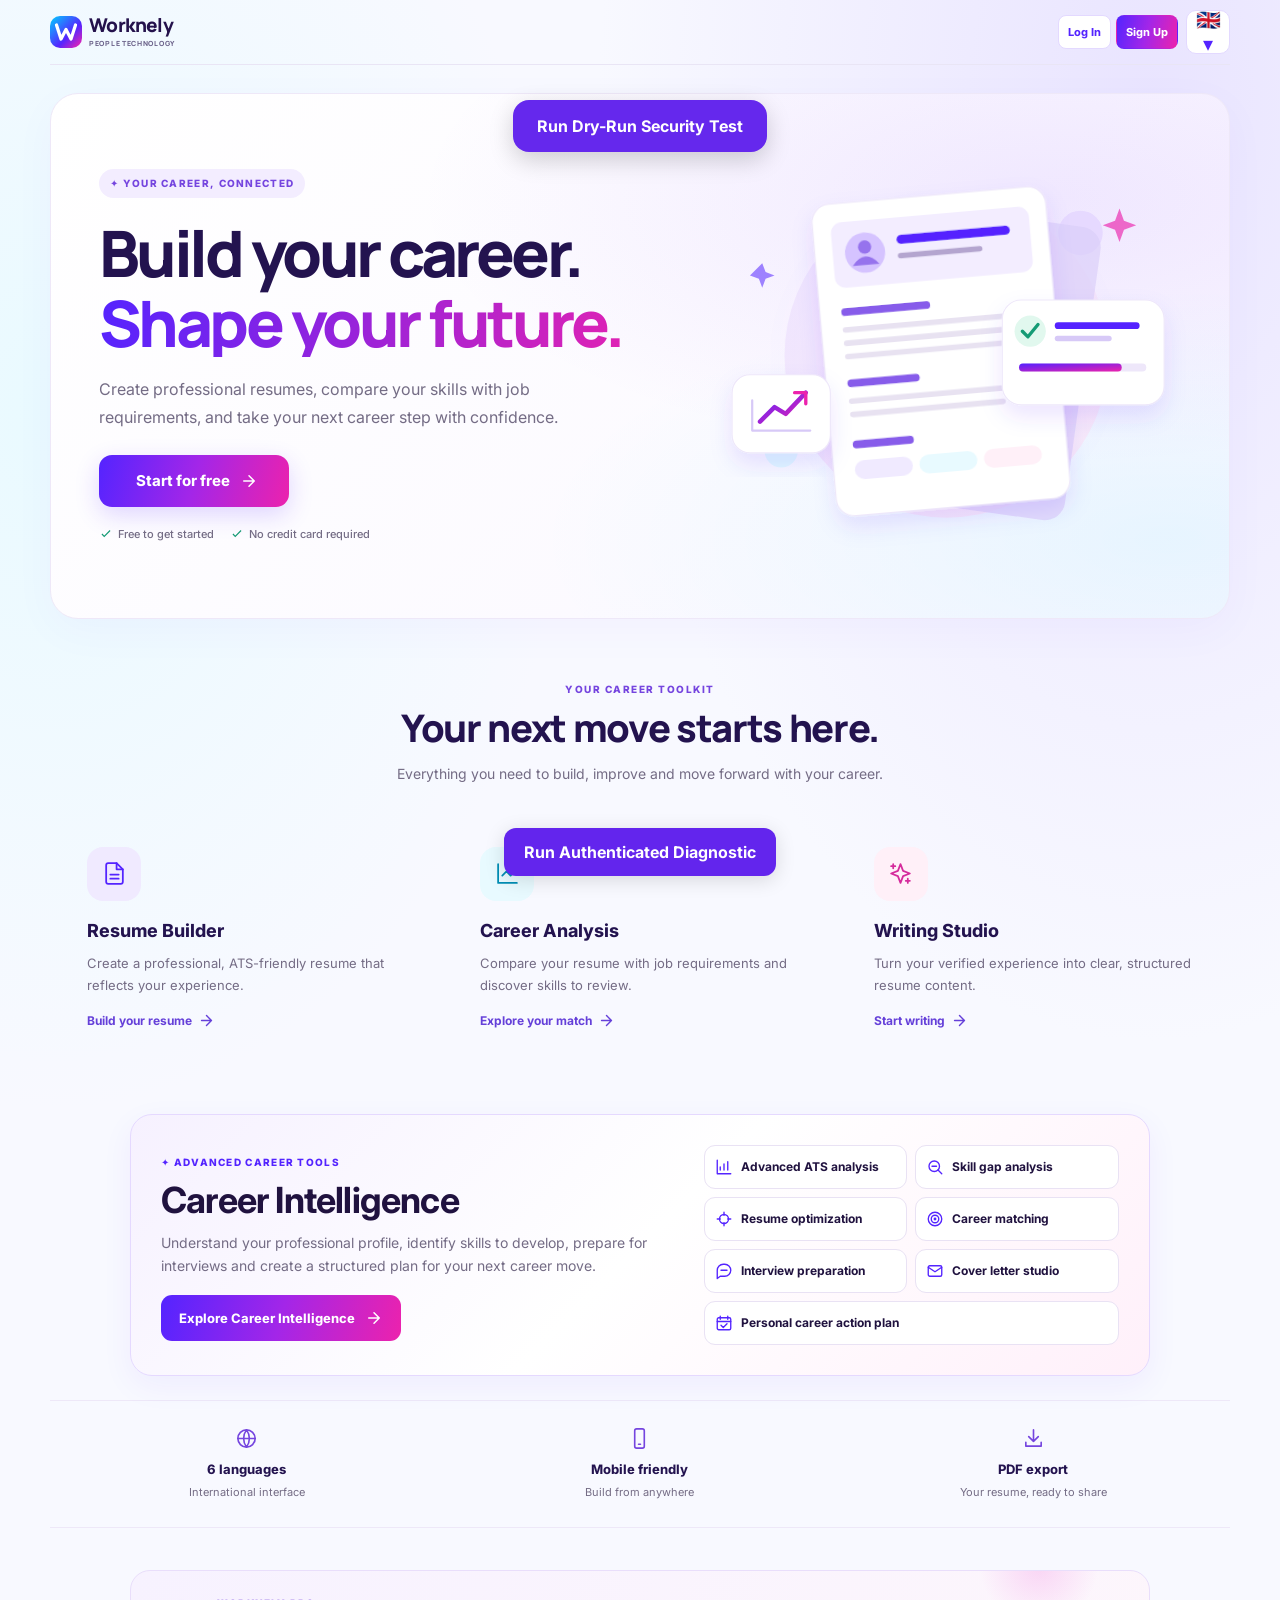
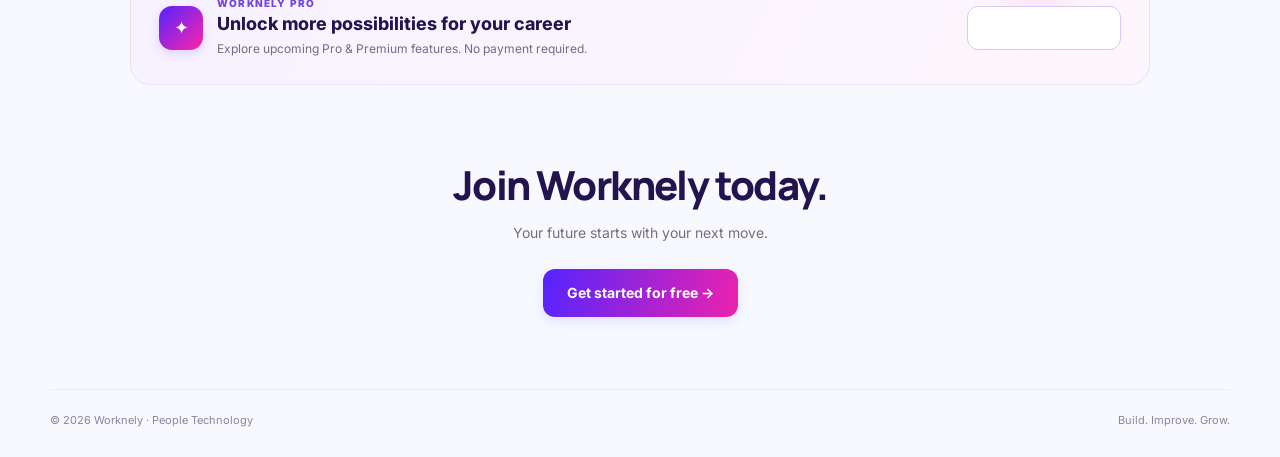
==== commit 2f039083: "Update index.html" ====
--- a/index.html
+++ b/index.html
@@ -5113,6 +5113,6 @@
 <script defer src="worknely-auth-diagnostic.js?v=7.21.4.8"></script>
 
 <!-- WORKNELY AUTHORIZATION DIAGNOSTIC -->
-<script defer src="worknely-deletion-diagnostic.js?v=7.21.4.10.6"></script>
+<script defer src="worknely-deletion-diagnostic.js?v=7.21.4.11.4"></script>
 </body>
 </html>
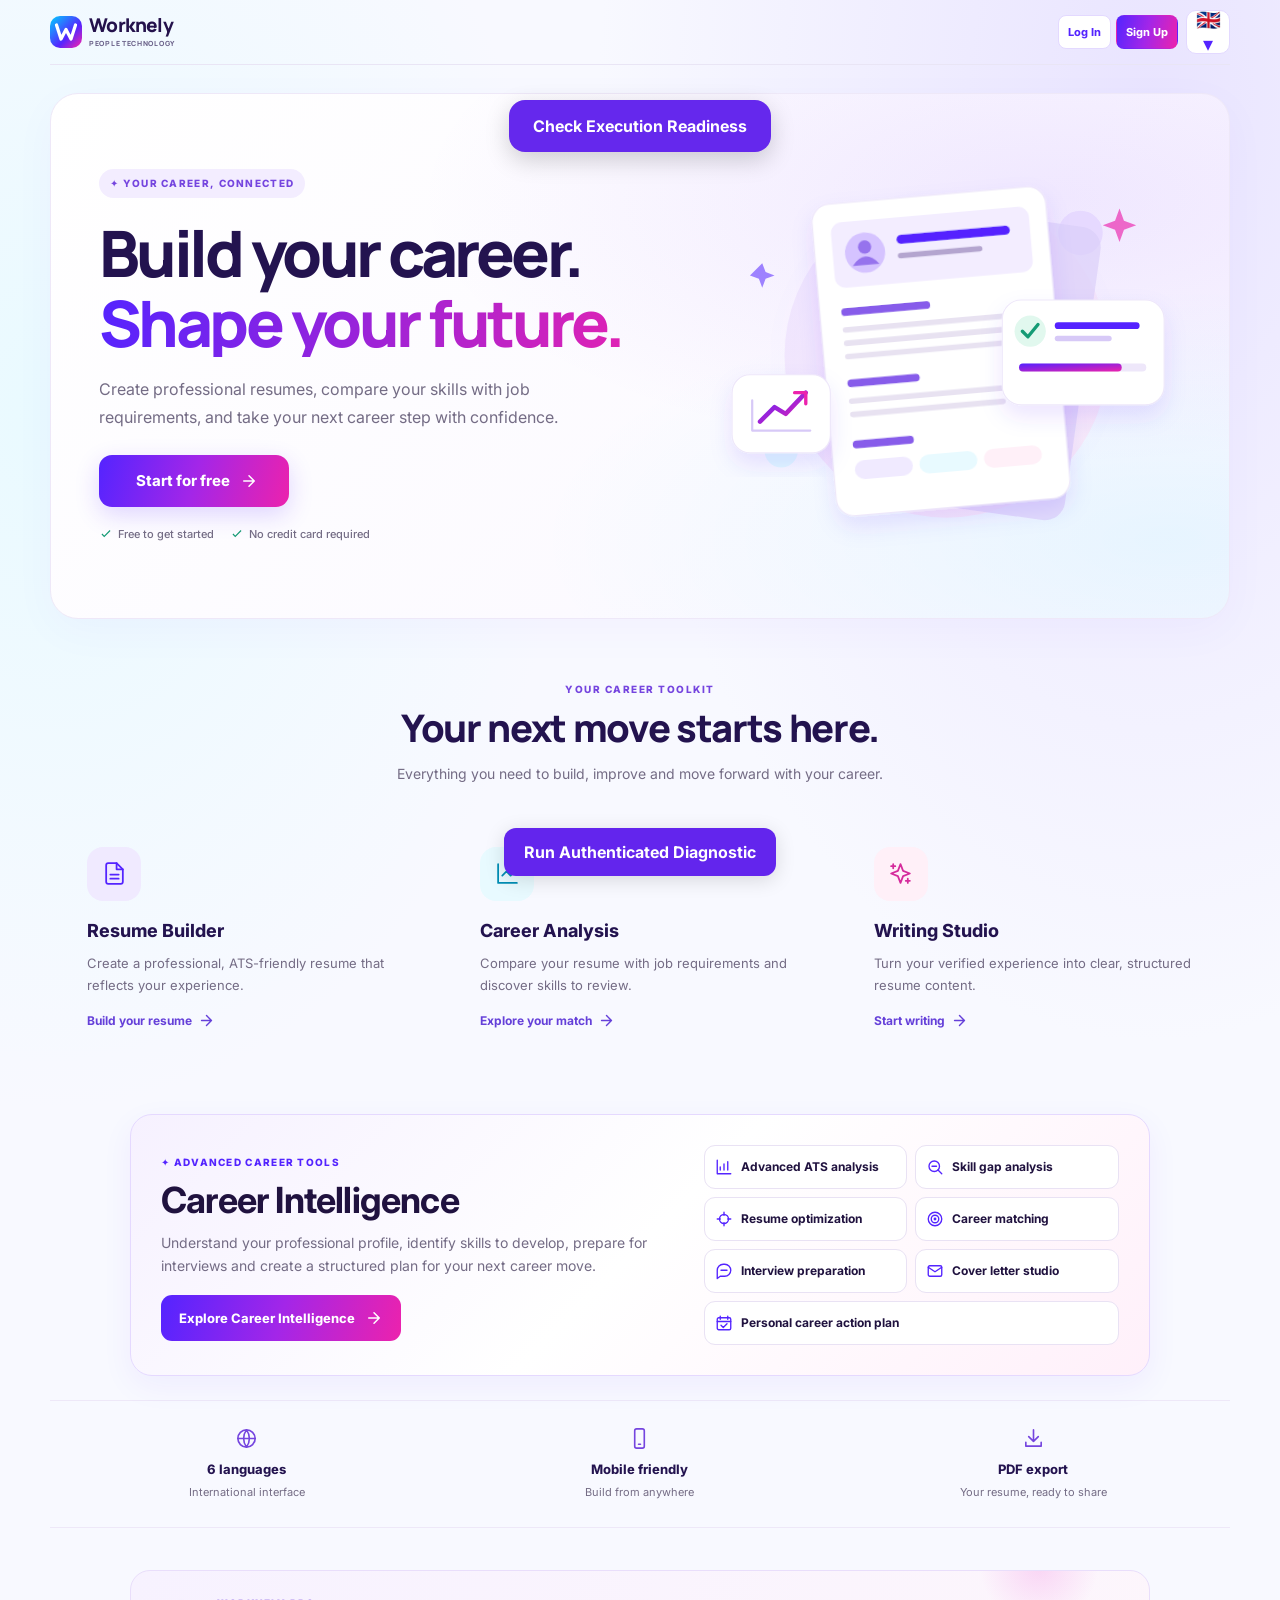
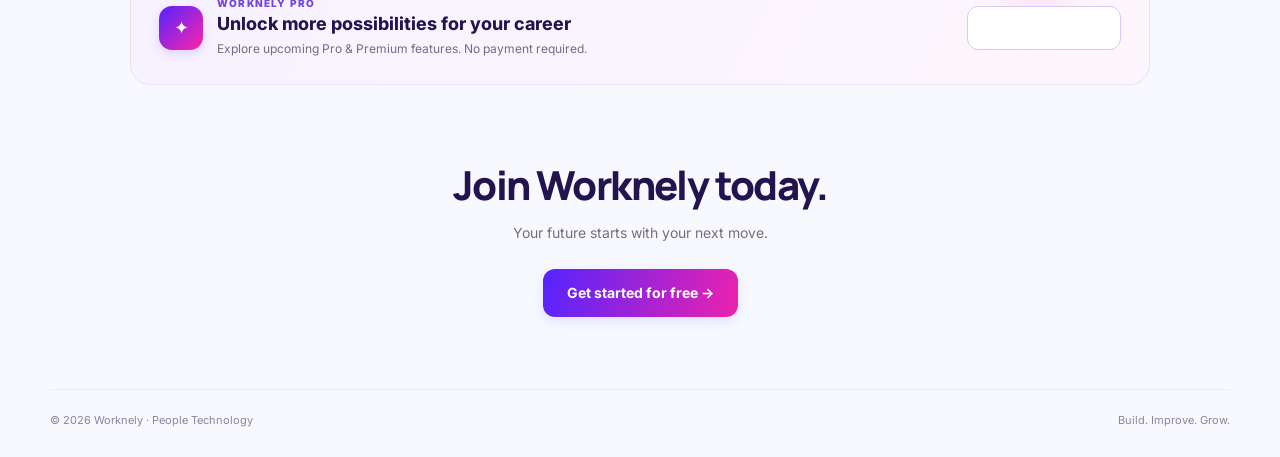
==== commit fd9a2d5f: "Update index.html" ====
--- a/index.html
+++ b/index.html
@@ -5113,6 +5113,6 @@
 <script defer src="worknely-auth-diagnostic.js?v=7.21.4.8"></script>
 
 <!-- WORKNELY AUTHORIZATION DIAGNOSTIC -->
-<script defer src="worknely-deletion-diagnostic.js?v=7.21.4.11.4"></script>
+<script defer src="worknely-deletion-diagnostic.js?v=7.21.4.12.6"></script>
 </body>
 </html>
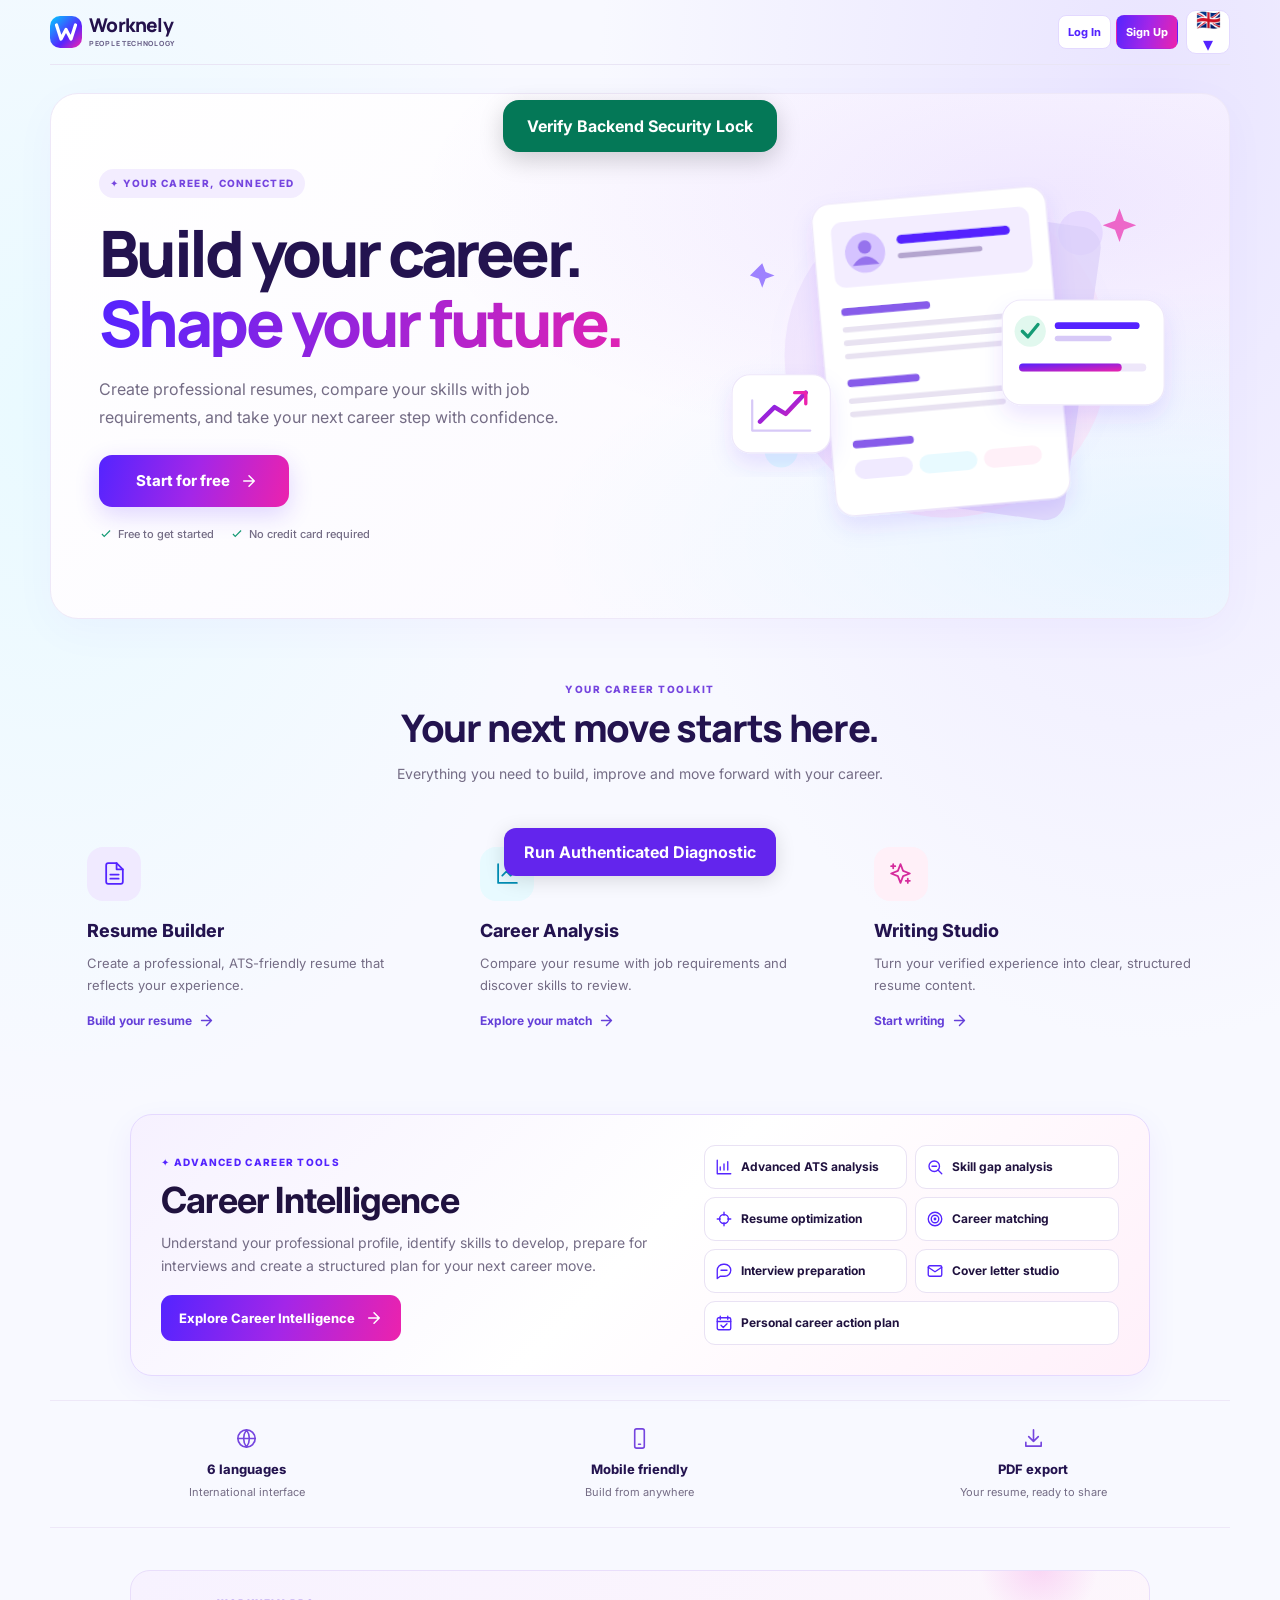
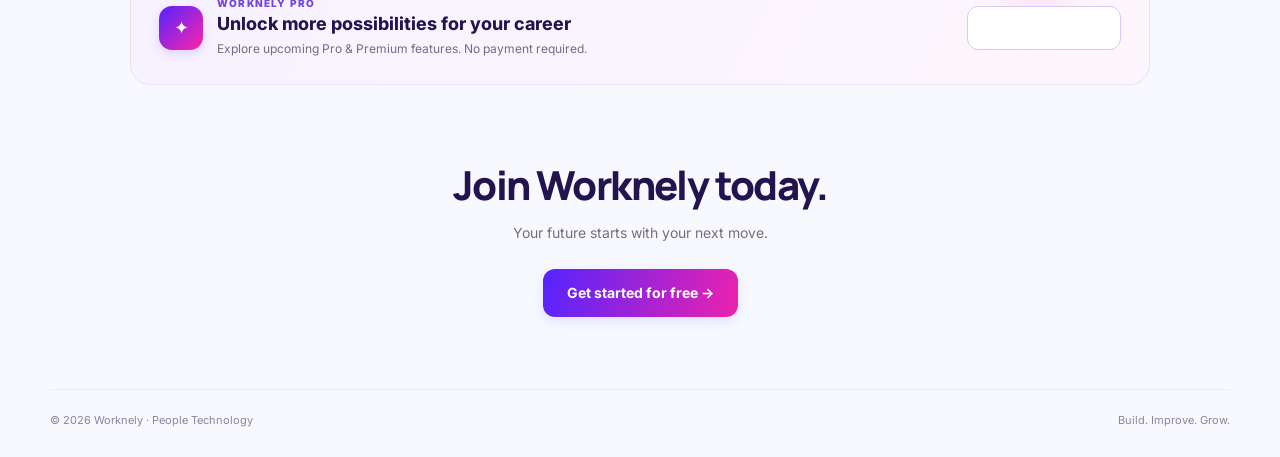
==== commit 8e6c6ad3: "Update index.html" ====
--- a/index.html
+++ b/index.html
@@ -5113,6 +5113,9 @@
 <script defer src="worknely-auth-diagnostic.js?v=7.21.4.8"></script>
 
 <!-- WORKNELY AUTHORIZATION DIAGNOSTIC -->
-<script defer src="worknely-deletion-diagnostic.js?v=7.21.4.12.6"></script>
+<script defer src="worknely-deletion-diagnostic.js?v=7.21.4.12.18"></script>
+
+<!-- WORKNELY TEMPORARY CONTROLLED DELETION EXECUTOR -->
+<script defer src="worknely-deletion-executor.js?v=7.21.4.12.9"></script>
 </body>
 </html>
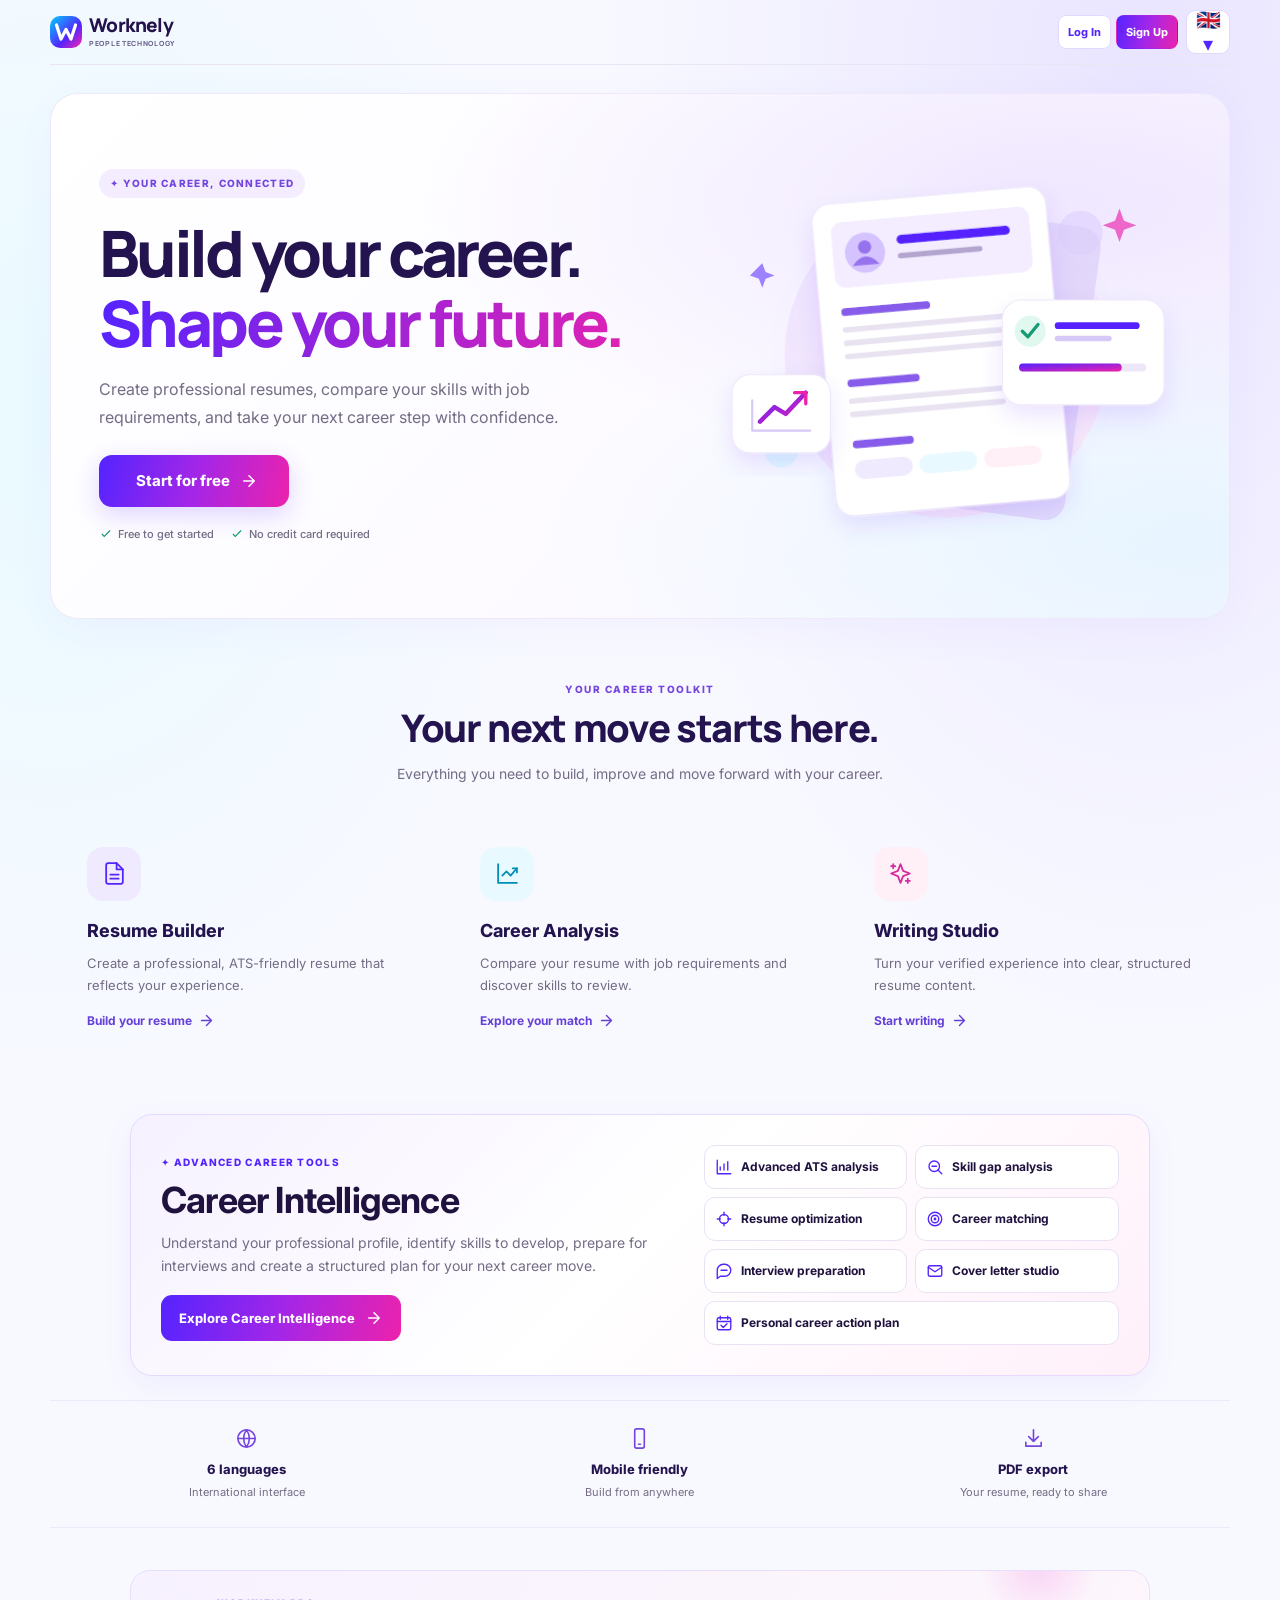
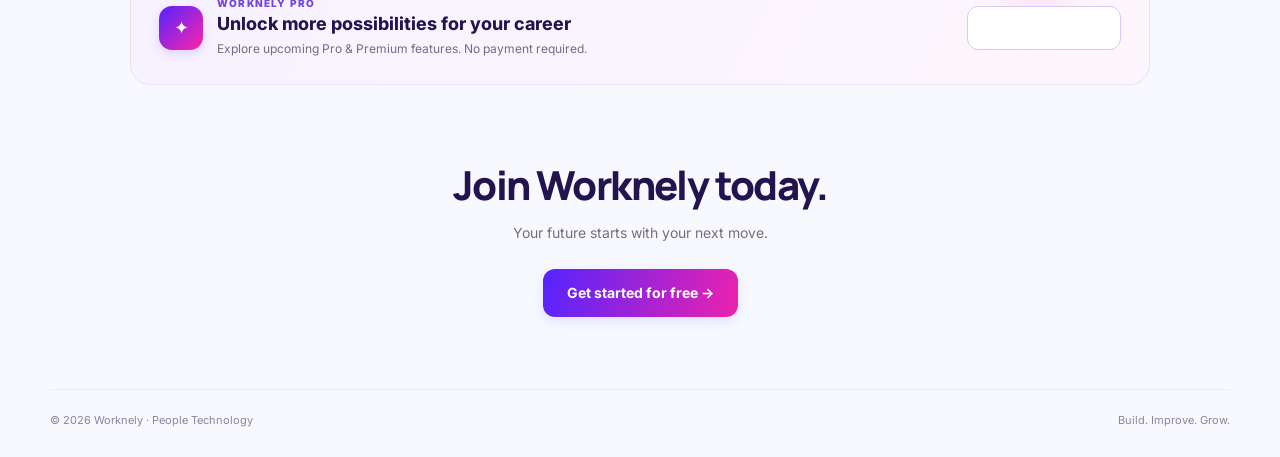
==== commit eb4986e8: "Update index.html" ====
--- a/index.html
+++ b/index.html
@@ -5110,12 +5110,12 @@
 <script defer src="worknely-privacy-center.js?v=7.21.3.5.2"></script>
 
 <!-- WORKNELY AUTHENTICATED BACKEND DIAGNOSTIC -->
-<script defer src="worknely-auth-diagnostic.js?v=7.21.4.8"></script>
-
-<!-- WORKNELY AUTHORIZATION DIAGNOSTIC -->
-<script defer src="worknely-deletion-diagnostic.js?v=7.21.4.12.18"></script>
+
+
+
+
 
 <!-- WORKNELY TEMPORARY CONTROLLED DELETION EXECUTOR -->
-<script defer src="worknely-deletion-executor.js?v=7.21.4.12.9"></script>
+
 </body>
 </html>
